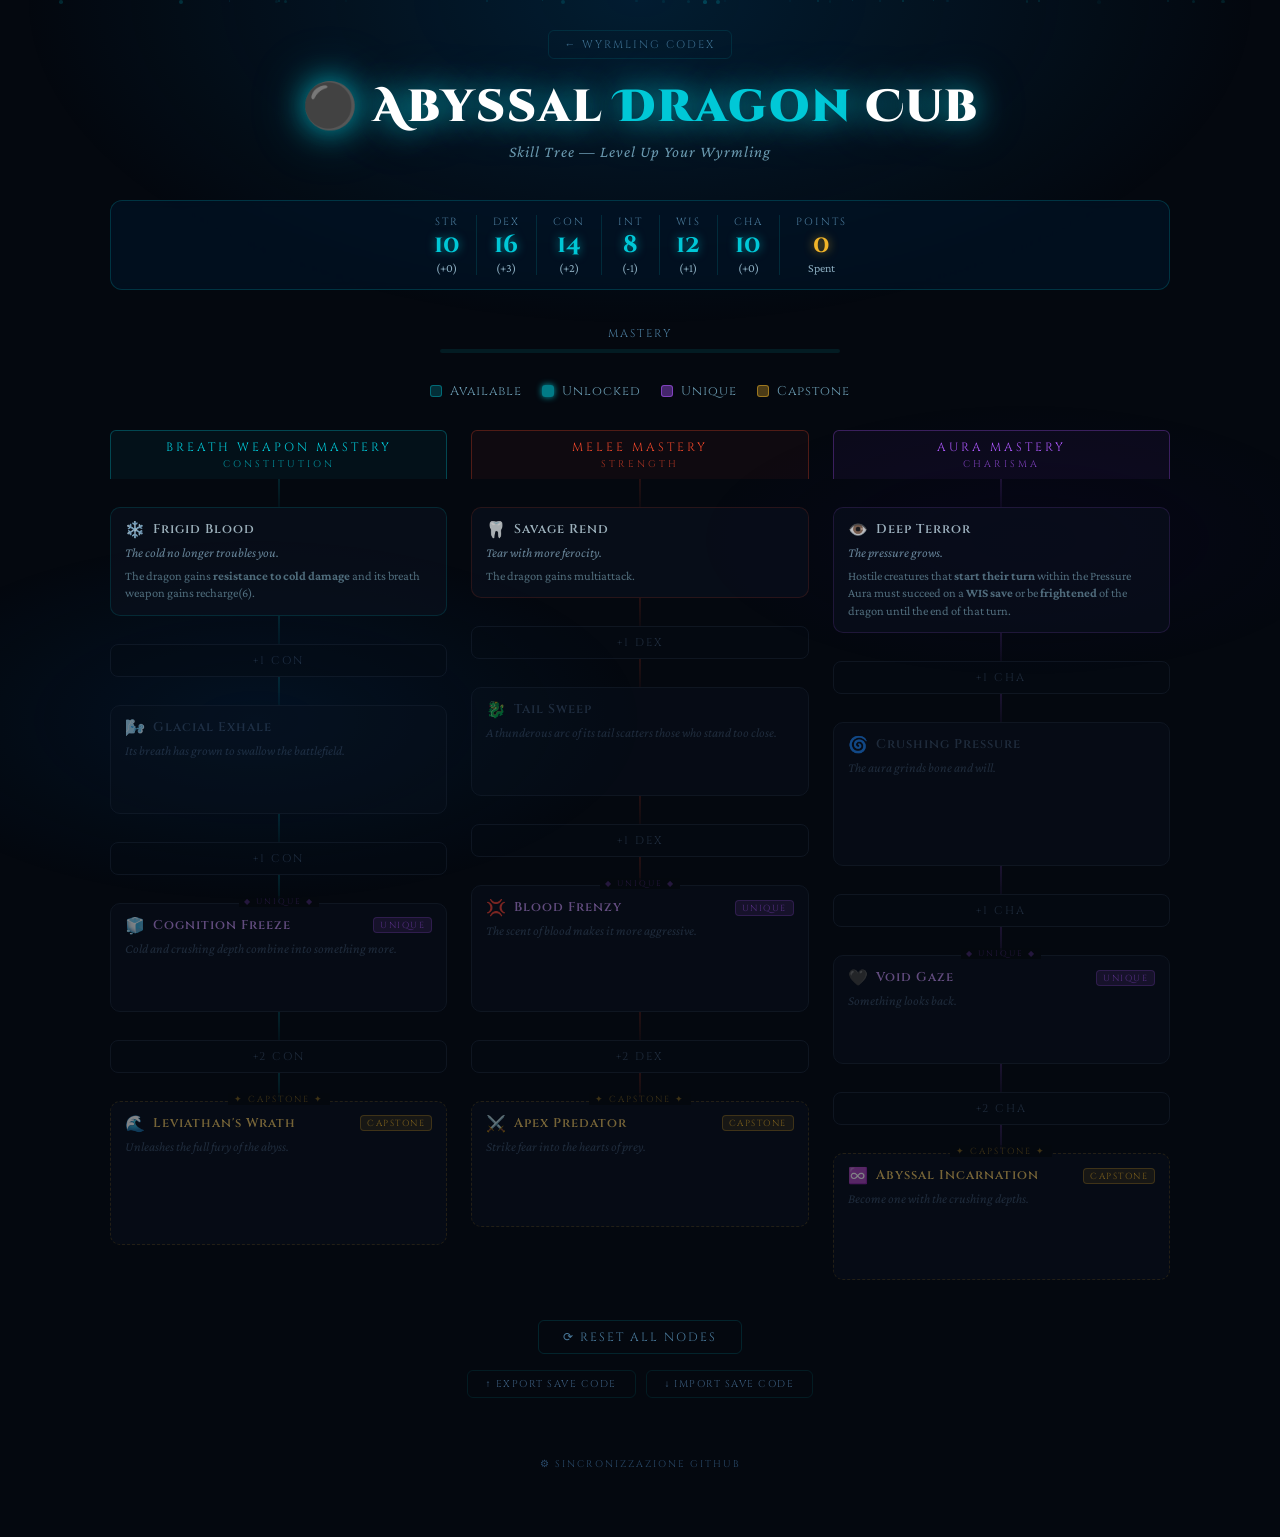
==== Abyssal_Skill_Tree.html @ 0e705435 "Villis Fix" ====
<!DOCTYPE html>
<html lang="en">
<head>
<meta charset="UTF-8">
<meta name="viewport" content="width=device-width, initial-scale=1.0">
<title>Abyssal Dragon Cub — Skill Tree</title>
<link href="https://fonts.googleapis.com/css2?family=Cinzel+Decorative:wght@400;700;900&family=Cinzel:wght@400;600&family=Crimson+Pro:ital,wght@0,300;0,400;1,300&display=swap" rel="stylesheet">
<style>
  :root {
    --bg: #04080f;
    --deep: #070d1a;
    --col1: #00c8d7;
    --col2: #e8452a;
    --col3: #a855f7;
    --gold: #f0b429;
    --locked: #1a2535;
    --locked-text: #3a4f6a;
    --available-glow: 0 0 12px rgba(0,200,215,0.5);
    --unlocked-glow: 0 0 20px rgba(0,200,215,0.8), 0 0 40px rgba(0,200,215,0.3);
    --unique-glow: 0 0 20px rgba(168,85,247,0.8), 0 0 40px rgba(168,85,247,0.3);
    --cap-glow: 0 0 20px rgba(240,180,41,0.9), 0 0 50px rgba(240,180,41,0.4);
    --stat-glow: 0 0 12px rgba(0,200,215,0.6);
  }

  * { box-sizing: border-box; margin: 0; padding: 0; }

  body {
    background: var(--bg);
    color: #c8dff0;
    font-family: 'Crimson Pro', Georgia, serif;
    min-height: 100vh;
    overflow-x: hidden;
    position: relative;
  }

  /* Animated deep sea background */
  body::before {
    content: '';
    position: fixed; inset: 0;
    background:
      radial-gradient(ellipse 80% 60% at 50% 0%, rgba(0,60,100,0.4) 0%, transparent 60%),
      radial-gradient(ellipse 60% 40% at 20% 80%, rgba(0,40,80,0.3) 0%, transparent 50%),
      radial-gradient(ellipse 50% 30% at 80% 60%, rgba(10,0,40,0.3) 0%, transparent 50%);
    pointer-events: none;
    z-index: 0;
  }

  /* Floating particles */
  .particles { position: fixed; inset: 0; z-index: 0; pointer-events: none; overflow: hidden; }
  .particle {
    position: absolute;
    border-radius: 50%;
    background: rgba(0,200,215,0.4);
    animation: float linear infinite;
  }

  @keyframes float {
    0%   { transform: translateY(100vh) scale(0); opacity: 0; }
    10%  { opacity: 1; }
    90%  { opacity: 0.5; }
    100% { transform: translateY(-10px) scale(1); opacity: 0; }
  }

  .wrapper { position: relative; z-index: 1; max-width: 1100px; margin: 0 auto; padding: 30px 20px 60px; }

  /* Header */
  header { text-align: center; margin-bottom: 40px; }
  header h1 {
    font-family: 'Cinzel Decorative', serif;
    font-size: clamp(1.6rem, 4vw, 2.8rem);
    font-weight: 900;
    color: #fff;
    text-shadow: 0 0 30px rgba(0,200,215,0.8), 0 0 60px rgba(0,200,215,0.3);
    letter-spacing: 2px;
    line-height: 1.2;
  }
  header h1 span { color: var(--col1); }
  header p {
    margin-top: 8px;
    font-size: 1rem;
    color: #6a9ab0;
    font-style: italic;
    letter-spacing: 1px;
  }

  /* Stats bar */
  .stats-bar {
    display: flex;
    justify-content: center;
    gap: 16px;
    flex-wrap: wrap;
    margin-bottom: 36px;
    background: rgba(0,20,40,0.6);
    border: 1px solid rgba(0,200,215,0.2);
    border-radius: 12px;
    padding: 14px 24px;
    backdrop-filter: blur(4px);
  }
  .stat-block { text-align: center; }
  .stat-block .label {
    font-family: 'Cinzel', serif;
    font-size: 0.65rem;
    color: #4a7a9b;
    letter-spacing: 2px;
    text-transform: uppercase;
  }
  .stat-block .value {
    font-family: 'Cinzel Decorative', serif;
    font-size: 1.5rem;
    font-weight: 700;
    color: var(--col1);
    text-shadow: 0 0 10px rgba(0,200,215,0.6);
    transition: all 0.3s;
  }
  .stat-block .modifier {
    font-size: 0.75rem;
    color: #8aacbf;
  }
  .stat-divider { width: 1px; background: rgba(0,200,215,0.15); align-self: stretch; }

  /* Legend */
  .legend {
    display: flex;
    gap: 20px;
    justify-content: center;
    flex-wrap: wrap;
    margin-bottom: 30px;
    font-size: 0.8rem;
    font-family: 'Cinzel', serif;
    letter-spacing: 1px;
  }
  .legend-item { display: flex; align-items: center; gap: 8px; color: #6a9ab0; }
  .legend-dot {
    width: 12px; height: 12px; border-radius: 3px; flex-shrink: 0;
  }

  /* Path headers */
  .paths { display: grid; grid-template-columns: repeat(3, 1fr); gap: 24px; }
  .path { display: flex; flex-direction: column; align-items: center; gap: 0; }
  .path-header {
    font-family: 'Cinzel', serif;
    font-size: 0.75rem;
    letter-spacing: 3px;
    text-transform: uppercase;
    padding: 8px 20px;
    border-radius: 6px 6px 0 0;
    margin-bottom: 0;
    text-align: center;
    width: 100%;
  }
  .path-1 .path-header { color: var(--col1); border: 1px solid rgba(0,200,215,0.3); background: rgba(0,200,215,0.05); border-bottom: none; }
  .path-2 .path-header { color: var(--col2); border: 1px solid rgba(232,69,42,0.3); background: rgba(232,69,42,0.05); border-bottom: none; }
  .path-3 .path-header { color: var(--col3); border: 1px solid rgba(168,85,247,0.3); background: rgba(168,85,247,0.05); border-bottom: none; }

  /* Nodes */
  .node-wrap { display: flex; flex-direction: column; align-items: center; width: 100%; }
  .connector {
    width: 2px;
    height: 28px;
    background: linear-gradient(to bottom, rgba(0,200,215,0.15), rgba(0,200,215,0.05));
    position: relative;
    flex-shrink: 0;
  }
  .connector.active { background: linear-gradient(to bottom, rgba(0,200,215,0.7), rgba(0,200,215,0.3)); box-shadow: 0 0 6px rgba(0,200,215,0.5); }
  .path-2 .connector { background: linear-gradient(to bottom, rgba(232,69,42,0.15), rgba(232,69,42,0.05)); }
  .path-2 .connector.active { background: linear-gradient(to bottom, rgba(232,69,42,0.7), rgba(232,69,42,0.3)); box-shadow: 0 0 6px rgba(232,69,42,0.5); }
  .path-3 .connector { background: linear-gradient(to bottom, rgba(168,85,247,0.15), rgba(168,85,247,0.05)); }
  .path-3 .connector.active { background: linear-gradient(to bottom, rgba(168,85,247,0.7), rgba(168,85,247,0.3)); box-shadow: 0 0 6px rgba(168,85,247,0.5); }

  .node {
    width: 100%;
    border-radius: 10px;
    padding: 12px 14px;
    cursor: not-allowed;
    transition: all 0.3s ease;
    position: relative;
    user-select: none;
    border: 1px solid var(--locked);
    background: rgba(10,18,30,0.8);
  }
  .node.available { cursor: pointer; }
  .node.available:hover { transform: translateY(-2px); }

  /* Stat node */
  .node.stat-node {
    padding: 8px 14px;
    display: flex;
    align-items: center;
    justify-content: center;
    gap: 8px;
    border-radius: 8px;
    background: rgba(5,12,22,0.9);
  }
  .stat-node .stat-label {
    font-family: 'Cinzel', serif;
    font-size: 0.7rem;
    letter-spacing: 2px;
    color: var(--locked-text);
  }
  .stat-node .stat-val {
    font-family: 'Cinzel Decorative', serif;
    font-size: 0.9rem;
    font-weight: 700;
    color: var(--locked-text);
  }

  /* States */
  .node.locked { opacity: 0.5; }

  .node.available {
    border-color: rgba(0,200,215,0.2);
    opacity: 0.75;
  }
  .path-2 .node.available { border-color: rgba(232,69,42,0.2); }
  .path-3 .node.available { border-color: rgba(168,85,247,0.2); }

  .node.unlocked {
    opacity: 1;
    border-color: rgba(0,200,215,0.6);
    background: rgba(0,200,215,0.06);
    box-shadow: var(--unlocked-glow);
  }
  .path-2 .node.unlocked {
    border-color: rgba(232,69,42,0.6);
    background: rgba(232,69,42,0.06);
    box-shadow: 0 0 20px rgba(232,69,42,0.6), 0 0 40px rgba(232,69,42,0.2);
  }
  .path-3 .node.unlocked {
    border-color: rgba(168,85,247,0.6);
    background: rgba(168,85,247,0.06);
    box-shadow: var(--unique-glow);
  }

  .node.unique-node.unlocked {
    border-color: rgba(168,85,247,0.8);
    background: rgba(168,85,247,0.08);
    box-shadow: var(--unique-glow);
  }
  .node.capstone.unlocked {
    border-color: rgba(240,180,41,0.8);
    background: rgba(240,180,41,0.06);
    box-shadow: var(--cap-glow);
  }

  /* Stat node states */
  .node.stat-node.unlocked .stat-label,
  .node.stat-node.unlocked .stat-val { color: var(--col1); }
  .path-2 .node.stat-node.unlocked .stat-label,
  .path-2 .node.stat-node.unlocked .stat-val { color: var(--col2); }
  .path-3 .node.stat-node.unlocked .stat-label,
  .path-3 .node.stat-node.unlocked .stat-val { color: var(--col3); }
  .node.stat-node.unlocked { box-shadow: none; }

  /* Node content */
  .node-title-row { display: flex; align-items: center; gap: 8px; margin-bottom: 4px; }
  .node-icon { font-size: 1rem; flex-shrink: 0; }
  .node-name {
    font-family: 'Cinzel', serif;
    font-size: 0.8rem;
    font-weight: 600;
    letter-spacing: 1px;
    color: var(--locked-text);
    transition: color 0.3s;
  }
  .node.unlocked .node-name,
  .node.available .node-name { color: #d0eaf7; }
  .node.capstone .node-name { color: #e8c060; }
  .node.unique-node .node-name { color: #c090f0; }

  .node-badge {
    font-family: 'Cinzel', serif;
    font-size: 0.55rem;
    letter-spacing: 1.5px;
    padding: 1px 6px;
    border-radius: 4px;
    margin-left: auto;
    flex-shrink: 0;
  }
  .unique-node .node-badge { background: rgba(168,85,247,0.2); color: #a855f7; border: 1px solid rgba(168,85,247,0.4); }
  .capstone .node-badge { background: rgba(240,180,41,0.15); color: var(--gold); border: 1px solid rgba(240,180,41,0.4); }

  .node-desc {
    font-size: 0.82rem;
    line-height: 1.45;
    color: var(--locked-text);
    font-style: italic;
    transition: color 0.3s;
  }
  .node.unlocked .node-desc,
  .node.available .node-desc { color: #8aafc8; }

  .node-rule {
    margin-top: 6px;
    font-size: 0.78rem;
    line-height: 1.4;
    color: transparent;
    transition: color 0.3s;
  }
  .node.unlocked .node-rule { color: #9bc8de; }
  .node.available .node-rule { color: #6a8ea0; }

  /* Capstone border */
  .node.capstone {
    border-style: dashed;
    border-color: rgba(240,180,41,0.25);
  }
  .node.capstone::before {
    content: '✦ CAPSTONE ✦';
    font-family: 'Cinzel', serif;
    font-size: 0.55rem;
    letter-spacing: 2px;
    color: rgba(240,180,41,0.5);
    position: absolute;
    top: -9px;
    left: 50%;
    transform: translateX(-50%);
    background: var(--bg);
    padding: 0 6px;
    white-space: nowrap;
  }
  .node.capstone.unlocked::before { color: var(--gold); }

  /* Unique node tag line */
  .node.unique-node::after {
    content: '◆ UNIQUE ◆';
    font-family: 'Cinzel', serif;
    font-size: 0.5rem;
    letter-spacing: 2px;
    color: rgba(168,85,247,0.4);
    position: absolute;
    top: -8px;
    left: 50%;
    transform: translateX(-50%);
    background: var(--bg);
    padding: 0 5px;
    white-space: nowrap;
  }
  .node.unique-node.unlocked::after { color: #a855f7; }

  /* Tooltip */
  .tooltip {
    position: fixed;
    background: rgba(4,12,25,0.97);
    border: 1px solid rgba(0,200,215,0.4);
    border-radius: 10px;
    padding: 14px 18px;
    width: 240px;
    pointer-events: none;
    z-index: 100;
    opacity: 0;
    transition: opacity 0.2s;
    box-shadow: 0 0 20px rgba(0,200,215,0.2);
  }
  .tooltip.visible { opacity: 1; }
  .tooltip h4 {
    font-family: 'Cinzel', serif;
    font-size: 0.85rem;
    color: #d0eaf7;
    margin-bottom: 6px;
  }
  .tooltip p { font-size: 0.8rem; line-height: 1.45; color: #8aafc8; font-style: italic; }

  /* Reset btn */
  .footer {
    text-align: center;
    margin-top: 40px;
  }
  .reset-btn {
    font-family: 'Cinzel', serif;
    font-size: 0.75rem;
    letter-spacing: 2px;
    text-transform: uppercase;
    color: #4a7a9b;
    background: transparent;
    border: 1px solid rgba(0,200,215,0.15);
    padding: 8px 24px;
    border-radius: 6px;
    cursor: pointer;
    transition: all 0.3s;
  }
  .reset-btn:hover { color: var(--col1); border-color: rgba(0,200,215,0.4); box-shadow: 0 0 12px rgba(0,200,215,0.2); }

  /* Progress bar */
  .progress-area {
    text-align: center;
    margin-bottom: 30px;
  }
  .progress-label {
    font-family: 'Cinzel', serif;
    font-size: 0.7rem;
    letter-spacing: 2px;
    color: #4a7a9b;
    text-transform: uppercase;
    margin-bottom: 8px;
  }
  .progress-bar-bg {
    width: 100%;
    max-width: 400px;
    margin: 0 auto;
    height: 4px;
    background: rgba(0,200,215,0.1);
    border-radius: 2px;
    overflow: hidden;
  }
  .progress-bar-fill {
    height: 100%;
    width: 0%;
    background: linear-gradient(to right, var(--col1), #80e8f0);
    border-radius: 2px;
    transition: width 0.5s ease;
    box-shadow: 0 0 6px rgba(0,200,215,0.6);
  }

  /* Back link */
  .back-btn {
    display: inline-block;
    font-family: 'Cinzel', serif;
    font-size: 0.68rem;
    letter-spacing: 2px;
    text-transform: uppercase;
    color: #3a6a8a;
    text-decoration: none;
    padding: 6px 16px;
    border: 1px solid rgba(0,200,215,0.12);
    border-radius: 6px;
    margin-bottom: 22px;
    transition: all 0.3s;
  }
  .back-btn:hover { color: var(--col1); border-color: rgba(0,200,215,0.35); }

  /* Save indicator */
  .save-indicator {
    font-family: 'Cinzel', serif;
    font-size: 0.62rem;
    letter-spacing: 2px;
    color: var(--col1);
    opacity: 0;
    transition: opacity 0.4s;
    margin-top: 12px;
  }

  /* Save tools */
  .save-tools {
    display: flex;
    gap: 10px;
    justify-content: center;
    margin-top: 16px;
    flex-wrap: wrap;
  }
  .save-tool-btn {
    font-family: 'Cinzel', serif;
    font-size: 0.62rem;
    letter-spacing: 1.5px;
    text-transform: uppercase;
    color: #3a5a7a;
    background: transparent;
    border: 1px solid rgba(0,200,215,0.1);
    padding: 6px 18px;
    border-radius: 6px;
    cursor: pointer;
    transition: all 0.3s;
    touch-action: manipulation;
    -webkit-tap-highlight-color: transparent;
  }
  .save-tool-btn:hover { color: var(--col1); border-color: rgba(0,200,215,0.3); }

  /* Code area */
  .code-area {
    margin-top: 14px;
    display: none;
    flex-direction: column;
    align-items: center;
    gap: 8px;
    max-width: 420px;
    margin-left: auto;
    margin-right: auto;
  }
  .code-area textarea {
    width: 100%;
    background: rgba(0,20,40,0.8);
    border: 1px solid rgba(0,200,215,0.2);
    border-radius: 6px;
    color: #8aafc8;
    font-family: monospace;
    font-size: 0.78rem;
    padding: 8px 12px;
    resize: vertical;
    outline: none;
    word-break: break-all;
  }

  /* GitHub sync panel */
  .gh-settings {
    margin-top: 28px;
    max-width: 420px;
    margin-left: auto;
    margin-right: auto;
    text-align: center;
  }
  .gh-settings > summary {
    font-family: 'Cinzel', serif;
    font-size: 0.6rem;
    letter-spacing: 2px;
    text-transform: uppercase;
    color: #2a4a6a;
    cursor: pointer;
    list-style: none;
    padding: 6px 0;
    transition: color 0.3s;
  }
  .gh-settings > summary::-webkit-details-marker { display: none; }
  .gh-settings[open] > summary,
  .gh-settings > summary:hover { color: var(--col1); }
  .gh-fields {
    display: flex;
    flex-direction: column;
    gap: 8px;
    margin-top: 14px;
    text-align: left;
  }
  .gh-fields input {
    background: rgba(0,20,40,0.85);
    border: 1px solid rgba(0,200,215,0.15);
    border-radius: 6px;
    color: #8aafc8;
    font-family: 'Crimson Pro', serif;
    font-size: 0.85rem;
    padding: 7px 12px;
    outline: none;
    width: 100%;
    transition: border-color 0.3s;
  }
  .gh-fields input:focus { border-color: rgba(0,200,215,0.5); }
  .gh-fields input::placeholder { color: #2a4a5a; }
  .gh-hint {
    font-size: 0.72rem;
    color: #2a4a5a;
    font-style: italic;
    line-height: 1.5;
    margin-bottom: 4px;
  }
  .gh-btn-row {
    display: flex;
    gap: 8px;
    justify-content: center;
    flex-wrap: wrap;
    margin-top: 4px;
  }
  .gh-status {
    font-family: 'Cinzel', serif;
    font-size: 0.58rem;
    letter-spacing: 1.5px;
    text-align: center;
    margin-top: 10px;
    min-height: 18px;
    transition: color 0.3s;
  }
  .gh-ok   { color: var(--col1); }
  .gh-sync { color: #4a7a9b; }
  .gh-err  { color: #e04030; }

  @media (max-width: 700px) {
    .paths { grid-template-columns: 1fr; }
    .stat-divider { display: none; }
    .save-tool-btn { padding: 11px 20px; }
    .reset-btn { padding: 11px 28px; }
    .gh-fields input, .code-area textarea { font-size: 16px; }
  }

  @media (hover: none) {
    .node.available:hover { transform: none; }
    .node.available:active { transform: scale(0.98); }
    .save-tool-btn:active { color: var(--col1); border-color: rgba(0,200,215,0.4); }
    .reset-btn:active { color: var(--col1); border-color: rgba(0,200,215,0.4); }
  }
</style>
</head>
<body>

<div class="particles" id="particles"></div>

<div class="wrapper">
  <header>
    <a href="index.html" class="back-btn">← Wyrmling Codex</a>
    <h1>⚫ Abyssal <span>Dragon</span> Cub</h1>
    <p>Skill Tree — Level Up Your Wyrmling</p>
  </header>

  <div class="stats-bar" id="statsBar">
    <div class="stat-block">
      <div class="label">STR</div>
      <div class="value" id="stat-STR">10</div>
      <div class="modifier" id="mod-STR">(+0)</div>
    </div>
    <div class="stat-divider"></div>
    <div class="stat-block">
      <div class="label">DEX</div>
      <div class="value" id="stat-DEX">16</div>
      <div class="modifier" id="mod-DEX">(+3)</div>
    </div>
    <div class="stat-divider"></div>
    <div class="stat-block">
      <div class="label">CON</div>
      <div class="value" id="stat-CON">14</div>
      <div class="modifier" id="mod-CON">(+2)</div>
    </div>
    <div class="stat-divider"></div>
    <div class="stat-block">
      <div class="label">INT</div>
      <div class="value" id="stat-INT">8</div>
      <div class="modifier" id="mod-INT">(-1)</div>
    </div>
    <div class="stat-divider"></div>
    <div class="stat-block">
      <div class="label">WIS</div>
      <div class="value" id="stat-WIS">12</div>
      <div class="modifier" id="mod-WIS">(+1)</div>
    </div>
    <div class="stat-divider"></div>
    <div class="stat-block">
      <div class="label">CHA</div>
      <div class="value" id="stat-CHA">10</div>
      <div class="modifier" id="mod-CHA">(+0)</div>
    </div>
    <div class="stat-divider"></div>
    <div class="stat-block">
      <div class="label">Points</div>
      <div class="value" id="pointsDisplay" style="color: #f0b429; text-shadow: 0 0 10px rgba(240,180,41,0.6);">0</div>
      <div class="modifier">Spent</div>
    </div>
  </div>

  <div class="progress-area">
    <div class="progress-label">Mastery</div>
    <div class="progress-bar-bg"><div class="progress-bar-fill" id="progressFill"></div></div>
  </div>

  <div class="legend">
    <div class="legend-item"><div class="legend-dot" style="background: rgba(0,200,215,0.2); border: 1px solid rgba(0,200,215,0.4);"></div> Available</div>
    <div class="legend-item"><div class="legend-dot" style="background: rgba(0,200,215,0.6); box-shadow: 0 0 6px rgba(0,200,215,0.8);"></div> Unlocked</div>
    <div class="legend-item"><div class="legend-dot" style="background: rgba(168,85,247,0.4); border: 1px solid rgba(168,85,247,0.6);"></div> Unique</div>
    <div class="legend-item"><div class="legend-dot" style="background: rgba(240,180,41,0.3); border: 1px solid rgba(240,180,41,0.5);"></div> Capstone</div>
  </div>

  <div class="paths" id="paths">
    <!-- Rendered by JS -->
  </div>

  <div class="footer">
    <button class="reset-btn" id="resetBtn">⟳ Reset All Nodes</button>
    <div class="save-tools">
      <button class="save-tool-btn" id="exportBtn">↑ Export Save Code</button>
      <button class="save-tool-btn" id="importBtn">↓ Import Save Code</button>
    </div>
    <div class="code-area" id="codeArea">
      <textarea id="codeInput" rows="3" placeholder="Incolla qui il tuo save code, poi clicca Carica"></textarea>
      <button class="save-tool-btn" id="loadCodeBtn">Carica Codice</button>
    </div>
    <div class="save-indicator" id="saveIndicator">✓ Progresso salvato</div>

    <details class="gh-settings" id="ghSettings">
      <summary>⚙ Sincronizzazione GitHub</summary>
      <div class="gh-fields">
        <p class="gh-hint">Inserisci le credenziali per salvare il progresso nel repository GitHub. Il token viene conservato solo nel browser.</p>
        <input id="ghOwner" placeholder="GitHub Username o Org" autocomplete="off" spellcheck="false" />
        <input id="ghRepo"  placeholder="Nome del repository" autocomplete="off" spellcheck="false" />
        <input id="ghToken" type="password" placeholder="Personal Access Token (Contents: Read & Write)" autocomplete="off" />
        <div class="gh-btn-row">
          <button class="save-tool-btn" id="ghSaveConfig">Salva Config</button>
          <button class="save-tool-btn" id="ghSyncNow">↺ Sincronizza Ora</button>
        </div>
      </div>
      <div class="gh-status" id="ghStatus"></div>
    </details>
  </div>
</div>

<div class="tooltip" id="tooltip">
  <h4 id="tooltipTitle"></h4>
  <p id="tooltipDesc"></p>
</div>

<script>
// ── DATA ─────────────────────────────────────────────────────────────────────

const baseStats = { STR: 10, DEX: 16, CON: 14, INT: 8, WIS: 12, CHA: 10 };
const currentStats = { ...baseStats };

const paths = [
  {
    id: 'p1',
    name: 'Breath Weapon Mastery',
    sub: 'Constitution',
    cls: 'path-1',
    nodes: [
      {
        id: 'p1n1', type: 'ability',
        icon: '❄️', name: 'Frigid Blood',
        desc: 'The cold no longer troubles you.',
        rule: 'The dragon gains <b>resistance to cold damage</b> and its breath weapon gains recharge(6).',
      },
      { id: 'p1s1', type: 'stat', stat: 'CON', bonus: 1 },
      {
        id: 'p1n2', type: 'ability',
        icon: '🌬️', name: 'Glacial Exhale',
        desc: 'Its breath has grown to swallow the battlefield.',
        rule: 'Hadal\'s cone increases to <b>20ft</b> and damage increases to <b>4d10 cold</b>.',
      },
      { id: 'p1s2', type: 'stat', stat: 'CON', bonus: 1 },
      {
        id: 'p1n3', type: 'unique',
        icon: '🧊', name: 'Cognition Freeze',
        desc: 'Cold and crushing depth combine into something more.',
        rule: 'On a <b>failed breath weapon save</b>, the creatures are also <b>slowed</b> until the end of their next turn.',
      },
      { id: 'p1s3', type: 'stat', stat: 'CON', bonus: 2 },
      {
        id: 'p1cap', type: 'capstone',
        icon: '🌊', name: "Leviathan's Wrath",
        desc: 'Unleashes the full fury of the abyss.',
        rule: '<b>Once/Long Rest:</b> 30ft cone of black water. All creatures STR save or be pushed 15ft & knocked prone, plus <b>6d10 cold damage</b> (half on success). Creatures pushed into walls or objects take an additional 2d10 bludgeoning damage.',
      },
    ]
  },
  {
    id: 'p2',
    name: "Melee Mastery",
    sub: 'Strength',
    cls: 'path-2',
    nodes: [
      {
        id: 'p2n1', type: 'ability',
        icon: '🦷', name: 'Savage Rend',
        desc: 'Tear with more ferocity.',
        rule: 'The dragon gains multiattack.',
      },
      { id: 'p2s1', type: 'stat', stat: 'DEX', bonus: 1 },
      {
        id: 'p2n2', type: 'ability',
        icon: '🐉', name: 'Tail Sweep',
        desc: 'A thunderous arc of its tail scatters those who stand too close.',
        rule: '<b>New Attack:</b> Half circle behind the dragon, DEX save. 2d6 + DEX bludgeoning and knocked prone.',
      },
      { id: 'p2s2', type: 'stat', stat: 'DEX', bonus: 1 },
      {
        id: 'p2n3', type: 'unique',
        icon: '💢', name: 'Blood Frenzy',
        desc: 'The scent of blood makes it more aggressive.',
        rule: 'When the dragon reduces a creature to <b>0 HP</b>, it may immediately make <b> another attack as a free action</b>. This effect can trigger once per turn.',
      },
      { id: 'p2s3', type: 'stat', stat: 'DEX', bonus: 2 },
      {
        id: 'p2cap', type: 'capstone',
        icon: '⚔️', name: 'Apex Predator',
        desc: 'Strike fear into the hearts of prey.',
        rule: '<b>Passive:</b> Whenever the dragon reduces a creature to 30 HP or less with a melee attack, it can choose to attempt to <b>instantly kill</b> the target. The target must succeed on a <b>CON save</b> or die.',
      },
    ]
  },
  {
    id: 'p3',
    name: 'Aura Mastery',
    sub: 'Charisma',
    cls: 'path-3',
    nodes: [
      {
        id: 'p3n1', type: 'ability',
        icon: '👁️', name: 'Deep Terror',
        desc: 'The pressure grows.',
        rule: 'Hostile creatures that <b>start their turn</b> within the Pressure Aura must succeed on a <b>WIS save</b> or be <b>frightened</b> of the dragon until the end of that turn.',
      },
      { id: 'p3s1', type: 'stat', stat: 'CHA', bonus: 1 },
      {
        id: 'p3n2', type: 'ability',
        icon: '🌀', name: 'Crushing Pressure',
        desc: 'The aura grinds bone and will.',
        rule: 'Hostile creatures that <b>start their turn</b> in the Pressure Aura have their <b>speed halved</b> (replaces difficult terrain) and have <b>disadvantage</b> on STR and DEX saving throws until the end of their next turn.',
      },
      { id: 'p3s2', type: 'stat', stat: 'CHA', bonus: 1 },
      {
        id: 'p3n3', type: 'unique',
        icon: '🖤', name: 'Void Gaze',
        desc: 'Something looks back.',
        rule: '<b>Action | 1/Short Rest:</b> Target one creature within 30ft. WIS save or the creature is <b>paralyzed</b> until the end of its next turn.',
      },
      { id: 'p3s3', type: 'stat', stat: 'CHA', bonus: 2 },
      {
        id: 'p3cap', type: 'capstone',
        icon: '♾️', name: 'Abyssal Incarnation',
        desc: 'Become one with the crushing depths.',
        rule: 'Pressure Aura extends to <b>20ft</b>. Additionally, creatures that start their turn in the aura take an incremental <b>Xd12 force damage</b>.',
      },
    ]
  }
];

// ── STATE ─────────────────────────────────────────────────────────────────────
const unlocked = new Set();

// ── PERSISTENCE ──────────────────────────────────────────────────────────────
const SAVE_KEY = 'dragon_villis';

function saveState() {
  try {
    localStorage.setItem(SAVE_KEY, JSON.stringify([...unlocked]));
    const ind = document.getElementById('saveIndicator');
    if (ind) { ind.style.opacity = '1'; setTimeout(() => { ind.style.opacity = '0'; }, 2000); }
  } catch(e) {}
  saveToGitHub();
}

// Load saved state on init
try {
  const saved = localStorage.getItem(SAVE_KEY);
  if (saved) JSON.parse(saved).forEach(id => unlocked.add(id));
} catch(e) {}

// ── HELPERS ──────────────────────────────────────────────────────────────────
function modStr(v) {
  const m = Math.floor((v - 10) / 2);
  return (m >= 0 ? '+' : '') + m;
}

function isAvailable(pathIdx, nodeIdx) {
  if (nodeIdx === 0) return true;
  const prev = paths[pathIdx].nodes[nodeIdx - 1];
  return unlocked.has(prev.id);
}

function updateStats() {
  Object.assign(currentStats, baseStats);
  for (const id of unlocked) {
    for (const p of paths) {
      for (const n of p.nodes) {
        if (n.id === id && n.type === 'stat') {
          currentStats[n.stat] = (currentStats[n.stat] || 0) + n.bonus;
        }
      }
    }
  }
  for (const [k, v] of Object.entries(currentStats)) {
    const el = document.getElementById('stat-' + k);
    const mel = document.getElementById('mod-' + k);
    if (el) { el.textContent = v; mel.textContent = '(' + modStr(v) + ')'; }
  }
  document.getElementById('pointsDisplay').textContent = unlocked.size;
  const totalNodes = paths.reduce((s, p) => s + p.nodes.length, 0);
  document.getElementById('progressFill').style.width = (unlocked.size / totalNodes * 100) + '%';
}

function rebuildUI() {
  const container = document.getElementById('paths');
  container.innerHTML = '';

  paths.forEach((path, pi) => {
    const col = document.createElement('div');
    col.className = 'path ' + path.cls;

    const hdr = document.createElement('div');
    hdr.className = 'path-header';
    hdr.innerHTML = path.name + '<br><span style="font-size:0.6rem;opacity:0.7;">' + path.sub + '</span>';
    col.appendChild(hdr);

    path.nodes.forEach((node, ni) => {
      const wrap = document.createElement('div');
      wrap.className = 'node-wrap';

      // connector (not before first)
      const conn = document.createElement('div');
      conn.className = 'connector';
      if (ni > 0 && unlocked.has(path.nodes[ni - 1].id) && unlocked.has(node.id)) {
        conn.classList.add('active');
      }
      wrap.appendChild(conn);

      const el = document.createElement('div');
      const isUnlocked = unlocked.has(node.id);
      const avail = isAvailable(pi, ni);

      if (node.type === 'stat') {
        el.className = 'node stat-node' + (isUnlocked ? ' unlocked' : avail ? ' available' : ' locked');
        el.innerHTML = `<span class="stat-label">+${node.bonus} ${node.stat}</span>`;
      } else {
        let cls = 'node';
        if (node.type === 'unique') cls += ' unique-node';
        if (node.type === 'capstone') cls += ' capstone';
        cls += isUnlocked ? ' unlocked' : avail ? ' available' : ' locked';
        el.className = cls;

        let badge = '';
        if (node.type === 'unique') badge = `<span class="node-badge">UNIQUE</span>`;
        if (node.type === 'capstone') badge = `<span class="node-badge">CAPSTONE</span>`;

        el.innerHTML = `
          <div class="node-title-row">
            <span class="node-icon">${node.icon}</span>
            <span class="node-name">${node.name}</span>
            ${badge}
          </div>
          <div class="node-desc">${node.desc}</div>
          <div class="node-rule">${node.rule}</div>
        `;
      }

      if (avail || isUnlocked) {
        el.addEventListener('click', () => {
          if (isUnlocked) {
            // Check if any later node in path is unlocked — if so, can't remove
            const laterUnlocked = path.nodes.slice(ni + 1).some(n => unlocked.has(n.id));
            if (laterUnlocked) return; // can't remove mid-chain
            unlocked.delete(node.id);
          } else {
            unlocked.add(node.id);
          }
          saveState();
          updateStats();
          rebuildUI();
        });

        // Tooltip
        if (node.type !== 'stat') {
          el.addEventListener('mousemove', (e) => {
            const tip = document.getElementById('tooltip');
            document.getElementById('tooltipTitle').textContent = node.name;
            document.getElementById('tooltipDesc').innerHTML = node.rule;
            tip.classList.add('visible');
            const x = Math.min(e.clientX + 16, window.innerWidth - 260);
            const y = Math.min(e.clientY + 16, window.innerHeight - 200);
            tip.style.left = x + 'px';
            tip.style.top = y + 'px';
          });
          el.addEventListener('mouseleave', () => {
            document.getElementById('tooltip').classList.remove('visible');
          });
        }
      }

      wrap.appendChild(el);
      col.appendChild(wrap);
    });

    container.appendChild(col);
  });
}

document.getElementById('resetBtn').addEventListener('click', () => {
  if (!confirm('Reset di tutti i nodi? Il progresso verrà cancellato.')) return;
  unlocked.clear();
  saveState();
  updateStats();
  rebuildUI();
});

// ── GITHUB SYNC ──────────────────────────────────────────────────────────────
const GH_SAVE_PATH = 'saves/dragon_villis.json';

function getGHConfig() {
  return {
    owner: localStorage.getItem('gh_owner') || '',
    repo:  localStorage.getItem('gh_repo')  || '',
    token: localStorage.getItem('gh_token') || '',
  };
}

function ghConfigured() {
  const c = getGHConfig();
  return !!(c.owner && c.repo && c.token);
}

function setGHStatus(type, msg) {
  const el = document.getElementById('ghStatus');
  if (el) { el.textContent = msg; el.className = 'gh-status gh-' + type; }
}

async function loadFromGitHub() {
  if (!ghConfigured()) return false;
  const { owner, repo, token } = getGHConfig();
  setGHStatus('sync', '↺ Caricamento da GitHub...');
  try {
    const res = await fetch(
      `https://api.github.com/repos/${owner}/${repo}/contents/${GH_SAVE_PATH}`,
      { headers: { Authorization: `Bearer ${token}`, Accept: 'application/vnd.github+json' } }
    );
    if (res.status === 404) {
      setGHStatus('ok', '● Nessun salvataggio remoto — uso dati locali');
      return false;
    }
    if (!res.ok) throw new Error(`GitHub API ${res.status}`);
    const data = await res.json();
    const parsed = JSON.parse(atob(data.content.replace(/\s/g, '')));
    unlocked.clear();
    (parsed.unlocked || []).forEach(id => unlocked.add(id));
    localStorage.setItem(SAVE_KEY, JSON.stringify([...unlocked]));
    setGHStatus('ok', '✓ Sincronizzato con GitHub');
    return true;
  } catch(e) {
    setGHStatus('err', '✗ ' + e.message);
    return false;
  }
}

async function saveToGitHub() {
  if (!ghConfigured()) return;
  const { owner, repo, token } = getGHConfig();
  const apiUrl = `https://api.github.com/repos/${owner}/${repo}/contents/${GH_SAVE_PATH}`;
  const headers = {
    Authorization: `Bearer ${token}`,
    Accept: 'application/vnd.github+json',
    'Content-Type': 'application/json',
  };
  setGHStatus('sync', '↑ Salvataggio su GitHub...');
  try {
    let sha;
    const getRes = await fetch(apiUrl, { headers });
    if (getRes.ok) {
      sha = (await getRes.json()).sha;
    } else if (getRes.status !== 404) {
      throw new Error(`GitHub API ${getRes.status}`);
    }
    const body = {
      message: 'Update dragon saves [skip ci]',
      content: btoa(JSON.stringify({ unlocked: [...unlocked] })),
    };
    if (sha) body.sha = sha;
    const putRes = await fetch(apiUrl, { method: 'PUT', headers, body: JSON.stringify(body) });
    if (!putRes.ok) throw new Error(`GitHub API ${putRes.status}`);
    setGHStatus('ok', '✓ Salvato su GitHub');
  } catch(e) {
    setGHStatus('err', '✗ ' + e.message);
  }
}

(function initGHForm() {
  const c = getGHConfig();
  if (c.owner) document.getElementById('ghOwner').value = c.owner;
  if (c.repo)  document.getElementById('ghRepo').value  = c.repo;
  if (c.token) document.getElementById('ghToken').value = c.token;

  const parts = window.location.hostname.split('.');
  if (parts[1] === 'github' && parts[2] === 'io') {
    if (!c.owner) document.getElementById('ghOwner').value = parts[0];
    const repoFromPath = window.location.pathname.split('/')[1];
    if (!c.repo && repoFromPath) document.getElementById('ghRepo').value = repoFromPath;
  }
})();

document.getElementById('ghSaveConfig').addEventListener('click', () => {
  localStorage.setItem('gh_owner', document.getElementById('ghOwner').value.trim());
  localStorage.setItem('gh_repo',  document.getElementById('ghRepo').value.trim());
  localStorage.setItem('gh_token', document.getElementById('ghToken').value.trim());
  setGHStatus('ok', '✓ Configurazione salvata');
});

document.getElementById('ghSyncNow').addEventListener('click', async () => {
  localStorage.setItem('gh_owner', document.getElementById('ghOwner').value.trim());
  localStorage.setItem('gh_repo',  document.getElementById('ghRepo').value.trim());
  localStorage.setItem('gh_token', document.getElementById('ghToken').value.trim());
  const loaded = await loadFromGitHub();
  if (loaded) { updateStats(); rebuildUI(); }
});

// ── EXPORT / IMPORT ──────────────────────────────────────────────────────────
document.getElementById('exportBtn').addEventListener('click', () => {
  const code = btoa(JSON.stringify([...unlocked]));
  const area = document.getElementById('codeArea');
  const input = document.getElementById('codeInput');
  area.style.display = 'flex';
  input.value = code;
  input.select();
  try { document.execCommand('copy'); } catch(e) {}
  alert('Save code copiato negli appunti!\n\nPuoi anche copiarlo manualmente dalla casella di testo.');
});

document.getElementById('importBtn').addEventListener('click', () => {
  const area = document.getElementById('codeArea');
  area.style.display = area.style.display === 'flex' ? 'none' : 'flex';
  if (area.style.display === 'flex') document.getElementById('codeInput').value = '';
});

document.getElementById('loadCodeBtn').addEventListener('click', () => {
  const code = document.getElementById('codeInput').value.trim();
  if (!code) return;
  try {
    const ids = JSON.parse(atob(code));
    if (!Array.isArray(ids)) throw new Error();
    unlocked.clear();
    ids.forEach(id => unlocked.add(id));
    saveState();
    updateStats();
    rebuildUI();
    document.getElementById('codeArea').style.display = 'none';
    document.getElementById('codeInput').value = '';
  } catch(e) {
    alert('Codice non valido. Controlla e riprova.');
  }
});

// ── PARTICLES ─────────────────────────────────────────────────────────────────
(function() {
  const cont = document.getElementById('particles');
  for (let i = 0; i < 30; i++) {
    const p = document.createElement('div');
    p.className = 'particle';
    const s = Math.random() * 3 + 1;
    p.style.cssText = `
      width:${s}px; height:${s}px;
      left:${Math.random()*100}%;
      animation-duration:${Math.random()*20+10}s;
      animation-delay:${Math.random()*20}s;
      opacity:${Math.random()*0.5+0.1};
    `;
    cont.appendChild(p);
  }
})();

// ── INIT ──────────────────────────────────────────────────────────────────────
updateStats();
rebuildUI();
// Try to load from GitHub after first render (shows local state instantly, then updates if remote differs)
if (ghConfigured()) {
  loadFromGitHub().then(loaded => { if (loaded) { updateStats(); rebuildUI(); } });
}
</script>
</body>
</html>
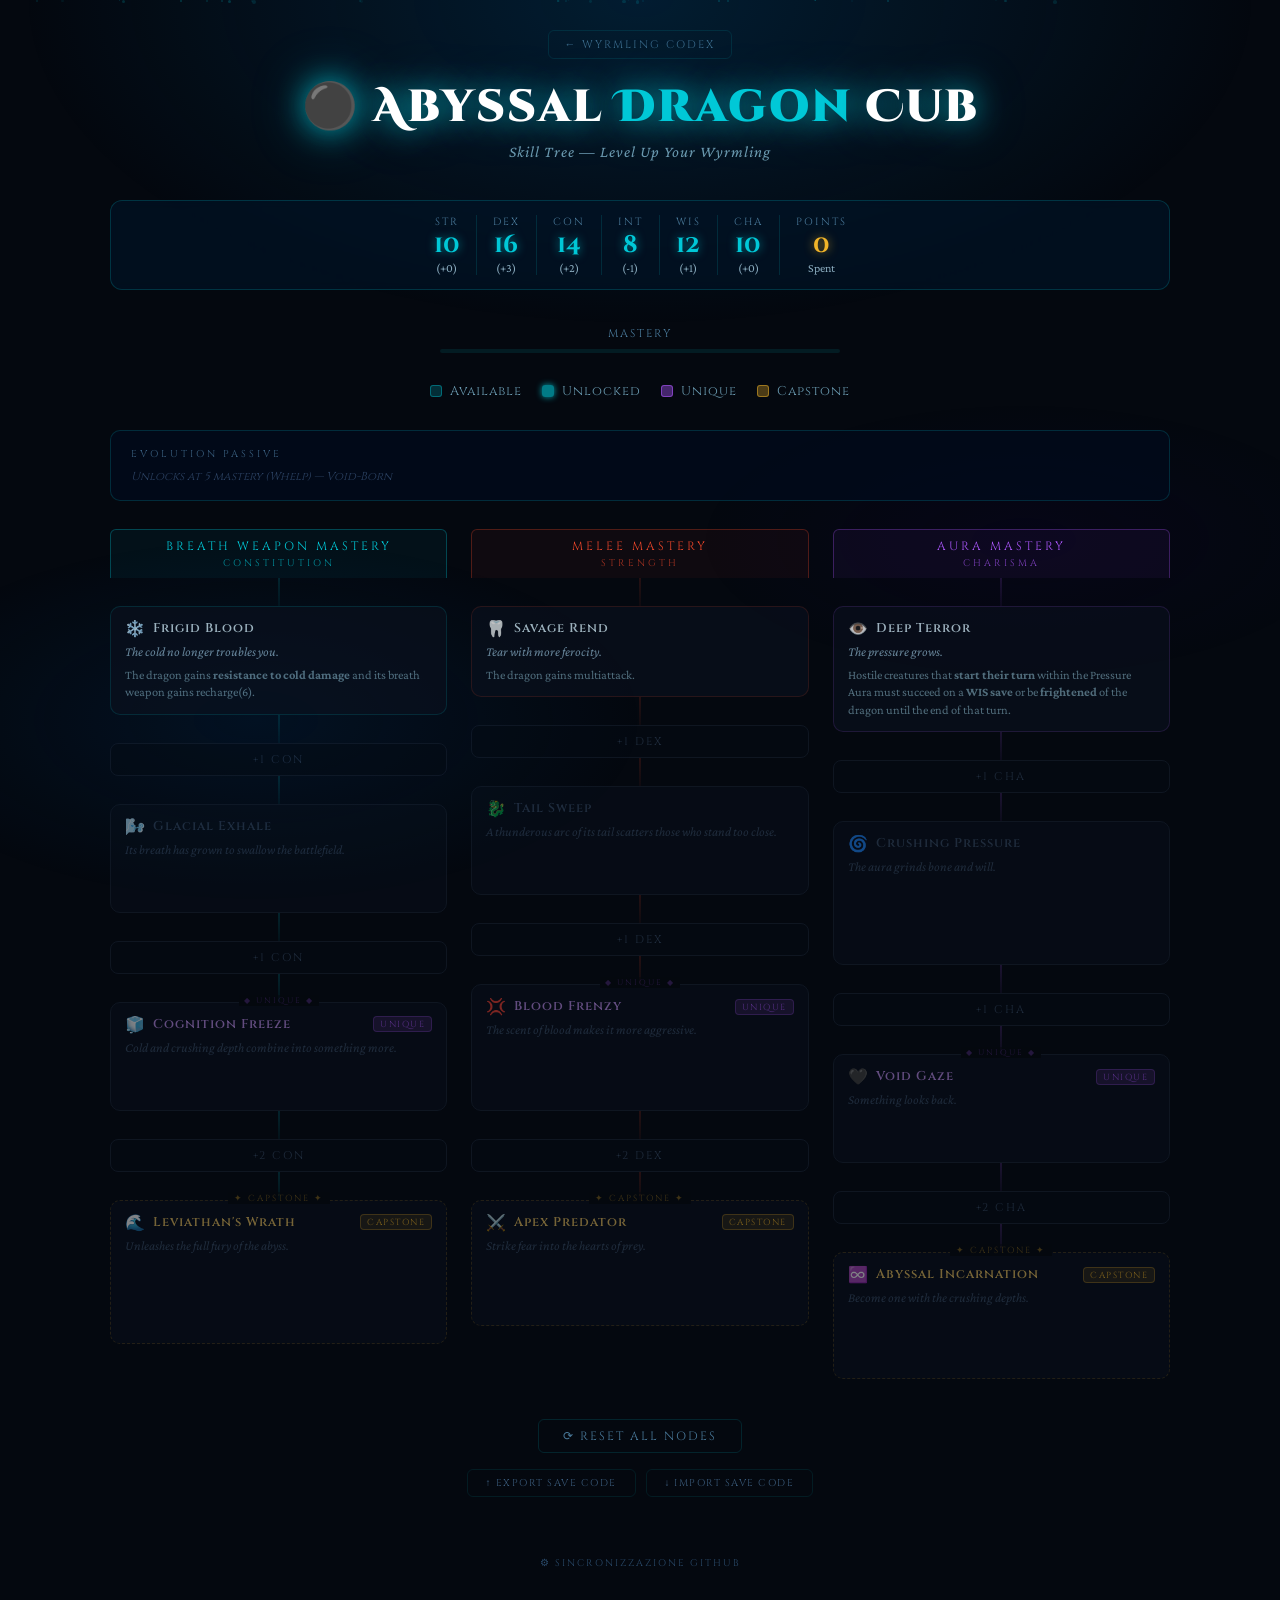
==== commit d81a3748: "Update!" ====
--- a/Abyssal_Skill_Tree.html
+++ b/Abyssal_Skill_Tree.html
@@ -573,6 +573,15 @@
     .save-tool-btn:active { color: var(--col1); border-color: rgba(0,200,215,0.4); }
     .reset-btn:active { color: var(--col1); border-color: rgba(0,200,215,0.4); }
   }
+
+  .evo-panel {
+    background: rgba(0,12,30,0.65); border: 1px solid rgba(0,200,215,0.18);
+    border-radius: 10px; padding: 16px 20px; margin-bottom: 28px;
+  }
+  .evo-header { font-family: 'Cinzel', serif; font-size: 0.62rem; letter-spacing: 3px; text-transform: uppercase; color: #3a6080; margin-bottom: 8px; }
+  .evo-name { font-family: 'Cinzel', serif; font-size: 0.88rem; color: #c8e8f8; font-weight: 600; margin-bottom: 5px; font-style: italic; }
+  .evo-rule { font-size: 0.82rem; line-height: 1.5; color: #8aafc8; }
+  .evo-locked { font-family: 'Cinzel', serif; font-size: 0.72rem; color: #2a4060; font-style: italic; }
 </style>
 </head>
 <body>
@@ -641,6 +650,8 @@
     <div class="legend-item"><div class="legend-dot" style="background: rgba(168,85,247,0.4); border: 1px solid rgba(168,85,247,0.6);"></div> Unique</div>
     <div class="legend-item"><div class="legend-dot" style="background: rgba(240,180,41,0.3); border: 1px solid rgba(240,180,41,0.5);"></div> Capstone</div>
   </div>
+
+  <div class="evo-panel" id="evoPanel"></div>
 
   <div class="paths" id="paths">
     <!-- Rendered by JS -->
@@ -794,6 +805,35 @@
   }
 ];
 
+// ── EVOLUTION ────────────────────────────────────────────────────────────────
+const EVO_STAGES = [
+  { name: 'Wyrmling', size: 'Tiny',   blindsight: '10 ft.' },
+  { name: 'Whelp',   size: 'Small',  blindsight: '30 ft.' },
+  { name: 'Young',   size: 'Medium', blindsight: '60 ft.' },
+  { name: 'Adult',   size: 'Large',  blindsight: '90 ft.' },
+];
+function getStageIdx(n) {
+  if (n >= 20) return 3; if (n >= 10) return 2; if (n >= 5) return 1; return 0;
+}
+
+function updateEvoPanel() {
+  const si = getStageIdx(unlocked.size);
+  const stage = EVO_STAGES[si];
+  const panel = document.getElementById('evoPanel');
+  if (si === 0) {
+    panel.innerHTML = `<div class="evo-header">Evolution Passive</div><div class="evo-locked">Unlocks at 5 mastery (Whelp) — Void-Born</div>`;
+    return;
+  }
+  const coldDice = ['', '1d6', '2d6', '4d6'][si];
+  const sight = si >= 3 ? 'Blindsight 90 ft., Truesight 30 ft.' : `Blindsight ${stage.blindsight}`;
+  let rule = `${sight}. <b>Immune to frightened</b>. Creatures that hit the dragon with a melee attack take <b>${coldDice} cold damage</b>.`;
+  if (si >= 2) rule += ` Also <b>immune to charmed</b>. Can breathe water freely.`;
+  if (si >= 3) rule += ` Also <b>immune to psychic damage</b>. Sees through magical darkness. Cold damage <b>ignores resistance</b>.`;
+  panel.innerHTML = `<div class="evo-header">Evolution Passive · ${stage.name} (${stage.size})</div>
+    <div class="evo-name">Void-Born</div>
+    <div class="evo-rule">${rule}</div>`;
+}
+
 // ── STATE ─────────────────────────────────────────────────────────────────────
 const unlocked = new Set();
 
@@ -941,6 +981,7 @@
 
     container.appendChild(col);
   });
+  updateEvoPanel();
 }
 
 document.getElementById('resetBtn').addEventListener('click', () => {
@@ -1116,7 +1157,6 @@
 // ── INIT ──────────────────────────────────────────────────────────────────────
 updateStats();
 rebuildUI();
-// Try to load from GitHub after first render (shows local state instantly, then updates if remote differs)
 if (ghConfigured()) {
   loadFromGitHub().then(loaded => { if (loaded) { updateStats(); rebuildUI(); } });
 }
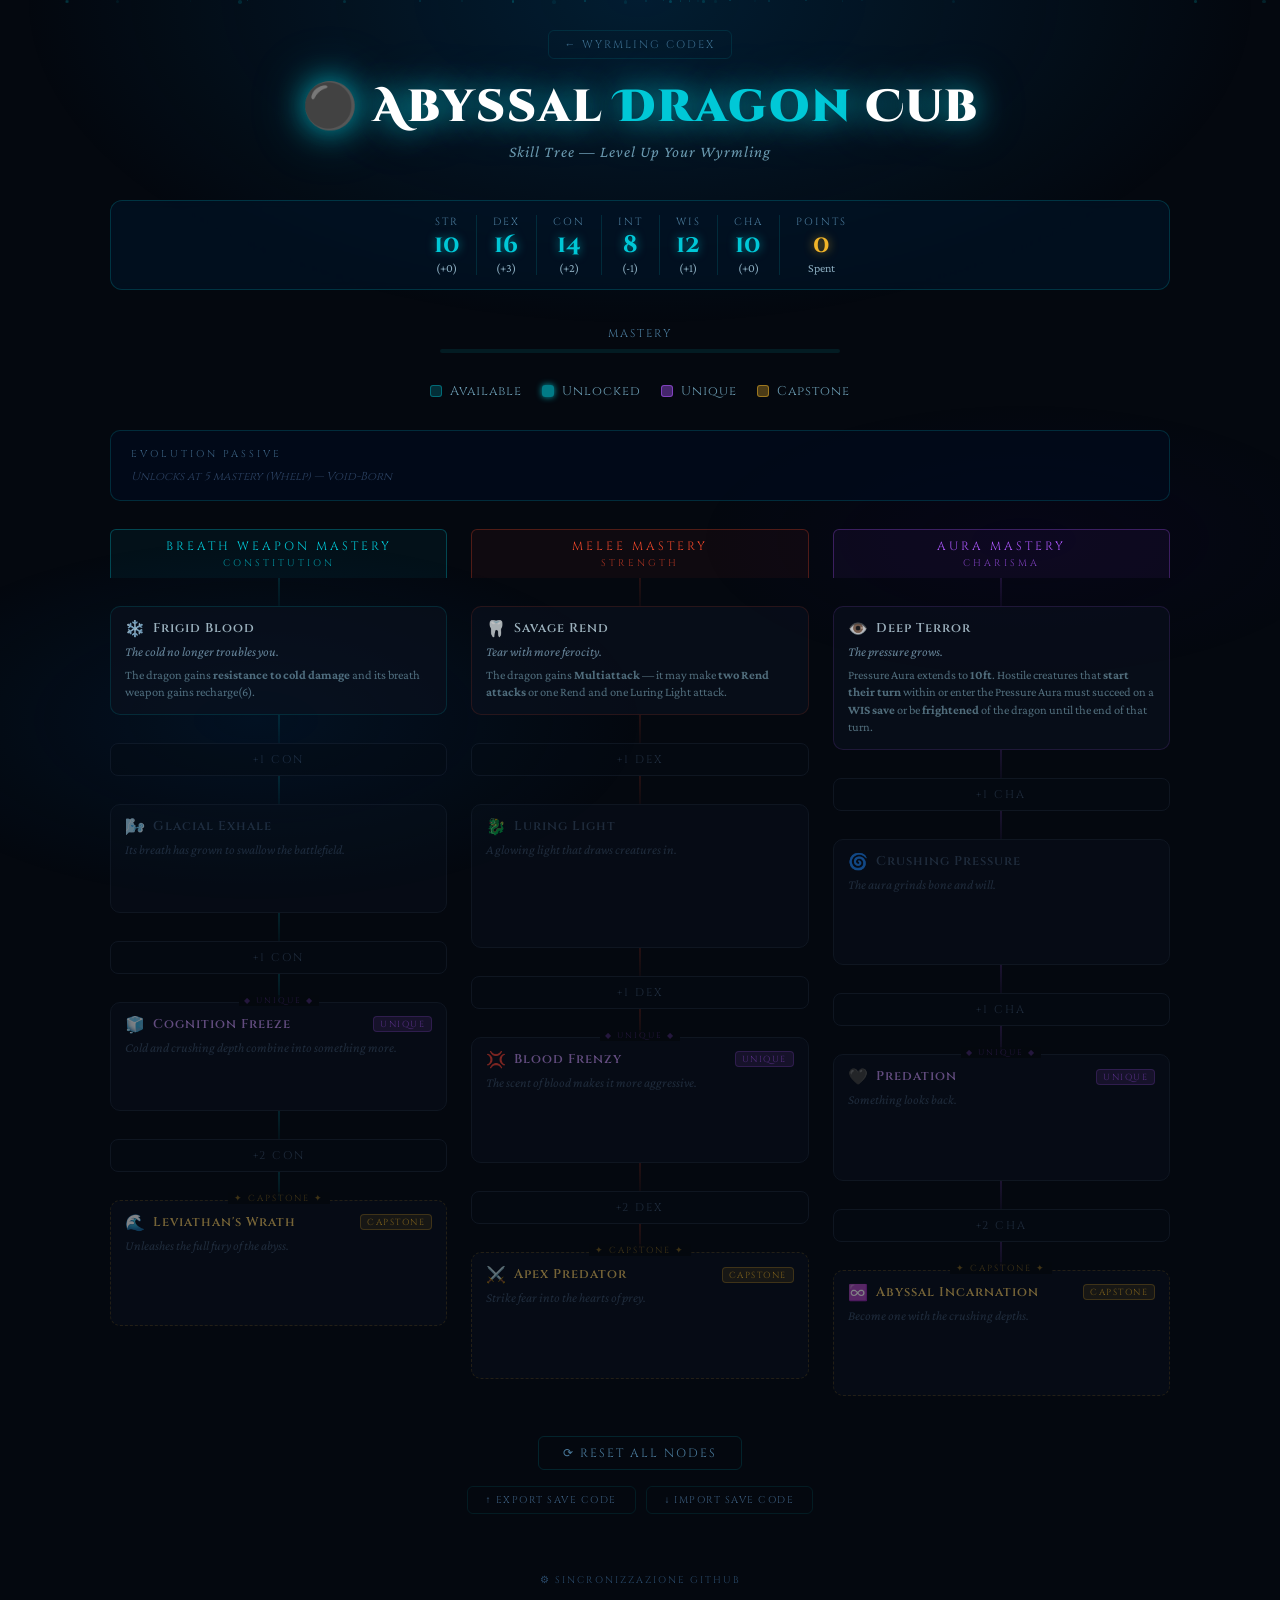
==== commit 4b43333f: "Abyssal Dragon Fix" ====
--- a/Abyssal_Skill_Tree.html
+++ b/Abyssal_Skill_Tree.html
@@ -729,7 +729,7 @@
         id: 'p1cap', type: 'capstone',
         icon: '🌊', name: "Leviathan's Wrath",
         desc: 'Unleashes the full fury of the abyss.',
-        rule: '<b>Once/Long Rest:</b> 30ft cone of black water. All creatures STR save or be pushed 15ft & knocked prone, plus <b>6d10 cold damage</b> (half on success). Creatures pushed into walls or objects take an additional 2d10 bludgeoning damage.',
+        rule: '<b>Once/Long Rest:</b> 30ft cone of black water. All creatures STR save or be pushed or pulled 30ft, plus <b>6d10 cold damage</b> (half on success).',
       },
     ]
   },
@@ -743,28 +743,28 @@
         id: 'p2n1', type: 'ability',
         icon: '🦷', name: 'Savage Rend',
         desc: 'Tear with more ferocity.',
-        rule: 'The dragon gains multiattack.',
+        rule: 'The dragon gains <b>Multiattack</b> — it may make <b>two Rend attacks</b> or one Rend and one Luring Light attack.',
       },
       { id: 'p2s1', type: 'stat', stat: 'DEX', bonus: 1 },
       {
         id: 'p2n2', type: 'ability',
-        icon: '🐉', name: 'Tail Sweep',
-        desc: 'A thunderous arc of its tail scatters those who stand too close.',
-        rule: '<b>New Attack:</b> Half circle behind the dragon, DEX save. 2d6 + DEX bludgeoning and knocked prone.',
+        icon: '🐉', name: 'Luring Light',
+        desc: 'A glowing light that draws creatures in.',
+        rule: '<b>New Action:</b> A creature within 30ft must succeed on a Wis saving throw or be charmed and use its reaction to move towards the dragon, if it ends its movement within 5ft of the dragon it can make a free rend attack.</b>',
       },
       { id: 'p2s2', type: 'stat', stat: 'DEX', bonus: 1 },
       {
         id: 'p2n3', type: 'unique',
         icon: '💢', name: 'Blood Frenzy',
         desc: 'The scent of blood makes it more aggressive.',
-        rule: 'When the dragon reduces a creature to <b>0 HP</b>, it may immediately make <b> another attack as a free action</b>. This effect can trigger once per turn.',
+        rule: 'Creatures damaged by the dragon Rend attack also get 1 stack of [Bleeding]. The Dragon has advantage on attack rolls against creatures that are Bleeding.',
       },
       { id: 'p2s3', type: 'stat', stat: 'DEX', bonus: 2 },
       {
         id: 'p2cap', type: 'capstone',
         icon: '⚔️', name: 'Apex Predator',
         desc: 'Strike fear into the hearts of prey.',
-        rule: '<b>Passive:</b> Whenever the dragon reduces a creature to 30 HP or less with a melee attack, it can choose to attempt to <b>instantly kill</b> the target. The target must succeed on a <b>CON save</b> or die.',
+        rule: '<b>Passive:</b> Whenever the dragon reduces a creature to 30 HP or less with a melee attack, it can choose to <b>instantly kill</b> the target and make an additional attack as a free action.',
       },
     ]
   },
@@ -778,28 +778,28 @@
         id: 'p3n1', type: 'ability',
         icon: '👁️', name: 'Deep Terror',
         desc: 'The pressure grows.',
-        rule: 'Hostile creatures that <b>start their turn</b> within the Pressure Aura must succeed on a <b>WIS save</b> or be <b>frightened</b> of the dragon until the end of that turn.',
+        rule: 'Pressure Aura extends to <b>10ft</b>. Hostile creatures that <b>start their turn</b> within or enter the Pressure Aura must succeed on a <b>WIS save</b> or be <b>frightened</b> of the dragon until the end of that turn.',
       },
       { id: 'p3s1', type: 'stat', stat: 'CHA', bonus: 1 },
       {
         id: 'p3n2', type: 'ability',
         icon: '🌀', name: 'Crushing Pressure',
         desc: 'The aura grinds bone and will.',
-        rule: 'Hostile creatures that <b>start their turn</b> in the Pressure Aura have their <b>speed halved</b> (replaces difficult terrain) and have <b>disadvantage</b> on STR and DEX saving throws until the end of their next turn.',
+        rule: 'Pressure Aura extends to <b>15ft</b>. Creature that start their turn within the Pressure Aura have their speed halved until the end of their turn.',
       },
       { id: 'p3s2', type: 'stat', stat: 'CHA', bonus: 1 },
       {
         id: 'p3n3', type: 'unique',
-        icon: '🖤', name: 'Void Gaze',
+        icon: '🖤', name: 'Predation',
         desc: 'Something looks back.',
-        rule: '<b>Action | 1/Short Rest:</b> Target one creature within 30ft. WIS save or the creature is <b>paralyzed</b> until the end of its next turn.',
+        rule: 'When the Dragon or its Oathsworn hits a creature within the Pressure Aura that is Charmed or Frightened, they can choose to end the condition and make the attack a critical hit.',
       },
       { id: 'p3s3', type: 'stat', stat: 'CHA', bonus: 2 },
       {
         id: 'p3cap', type: 'capstone',
         icon: '♾️', name: 'Abyssal Incarnation',
         desc: 'Become one with the crushing depths.',
-        rule: 'Pressure Aura extends to <b>20ft</b>. Additionally, creatures that start their turn in the aura take an incremental <b>Xd12 force damage</b>.',
+        rule: 'Pressure Aura extends to <b>20ft</b>. Additionally, creatures that start their turn in the aura take an incremental <b>2d8 force damage</b> for each round they remain in it.',
       },
     ]
   }
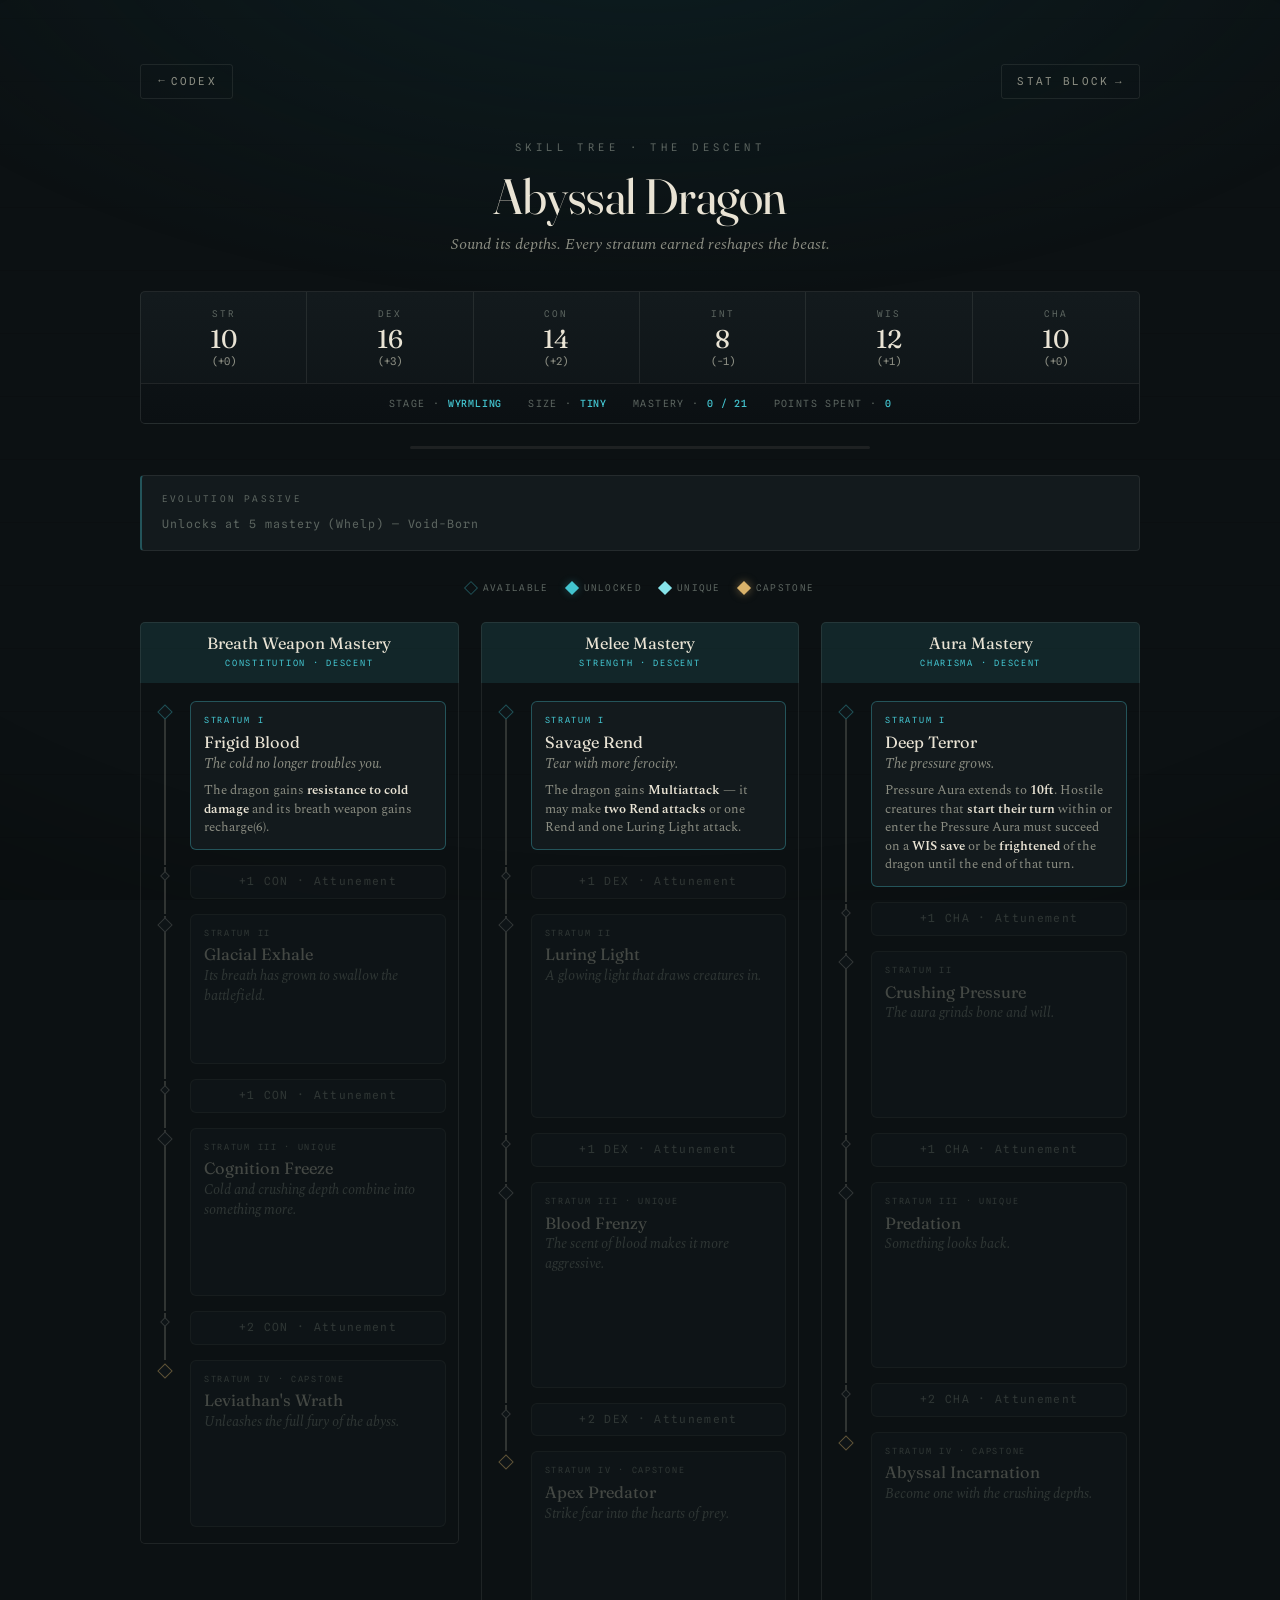
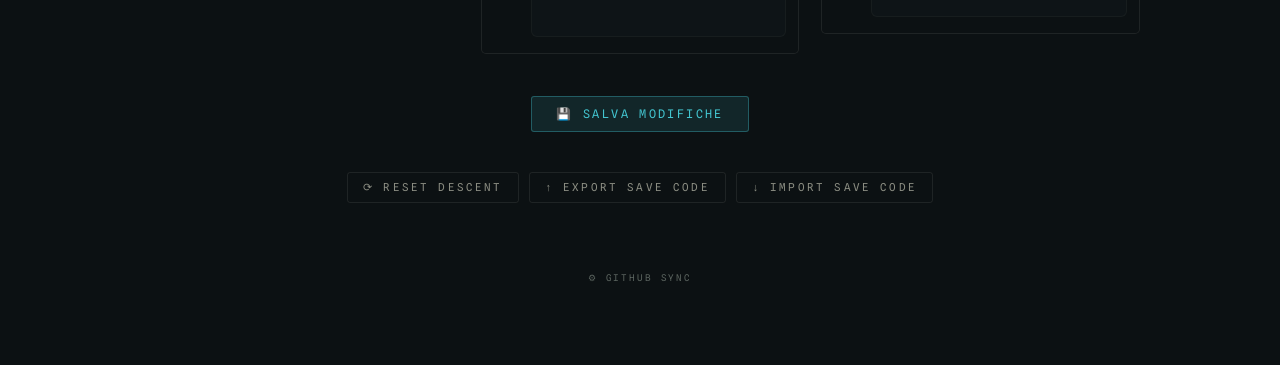
==== commit cf0bf8bf: "Overhaul Frontedn and save data" ====
--- a/Abyssal_Skill_Tree.html
+++ b/Abyssal_Skill_Tree.html
@@ -3,688 +3,82 @@
 <head>
 <meta charset="UTF-8">
 <meta name="viewport" content="width=device-width, initial-scale=1.0">
-<title>Abyssal Dragon Cub — Skill Tree</title>
-<link href="https://fonts.googleapis.com/css2?family=Cinzel+Decorative:wght@400;700;900&family=Cinzel:wght@400;600&family=Crimson+Pro:ital,wght@0,300;0,400;1,300&display=swap" rel="stylesheet">
-<style>
-  :root {
-    --bg: #04080f;
-    --deep: #070d1a;
-    --col1: #00c8d7;
-    --col2: #e8452a;
-    --col3: #a855f7;
-    --gold: #f0b429;
-    --locked: #1a2535;
-    --locked-text: #3a4f6a;
-    --available-glow: 0 0 12px rgba(0,200,215,0.5);
-    --unlocked-glow: 0 0 20px rgba(0,200,215,0.8), 0 0 40px rgba(0,200,215,0.3);
-    --unique-glow: 0 0 20px rgba(168,85,247,0.8), 0 0 40px rgba(168,85,247,0.3);
-    --cap-glow: 0 0 20px rgba(240,180,41,0.9), 0 0 50px rgba(240,180,41,0.4);
-    --stat-glow: 0 0 12px rgba(0,200,215,0.6);
-  }
-
-  * { box-sizing: border-box; margin: 0; padding: 0; }
-
-  body {
-    background: var(--bg);
-    color: #c8dff0;
-    font-family: 'Crimson Pro', Georgia, serif;
-    min-height: 100vh;
-    overflow-x: hidden;
-    position: relative;
-  }
-
-  /* Animated deep sea background */
-  body::before {
-    content: '';
-    position: fixed; inset: 0;
-    background:
-      radial-gradient(ellipse 80% 60% at 50% 0%, rgba(0,60,100,0.4) 0%, transparent 60%),
-      radial-gradient(ellipse 60% 40% at 20% 80%, rgba(0,40,80,0.3) 0%, transparent 50%),
-      radial-gradient(ellipse 50% 30% at 80% 60%, rgba(10,0,40,0.3) 0%, transparent 50%);
-    pointer-events: none;
-    z-index: 0;
-  }
-
-  /* Floating particles */
-  .particles { position: fixed; inset: 0; z-index: 0; pointer-events: none; overflow: hidden; }
-  .particle {
-    position: absolute;
-    border-radius: 50%;
-    background: rgba(0,200,215,0.4);
-    animation: float linear infinite;
-  }
-
-  @keyframes float {
-    0%   { transform: translateY(100vh) scale(0); opacity: 0; }
-    10%  { opacity: 1; }
-    90%  { opacity: 0.5; }
-    100% { transform: translateY(-10px) scale(1); opacity: 0; }
-  }
-
-  .wrapper { position: relative; z-index: 1; max-width: 1100px; margin: 0 auto; padding: 30px 20px 60px; }
-
-  /* Header */
-  header { text-align: center; margin-bottom: 40px; }
-  header h1 {
-    font-family: 'Cinzel Decorative', serif;
-    font-size: clamp(1.6rem, 4vw, 2.8rem);
-    font-weight: 900;
-    color: #fff;
-    text-shadow: 0 0 30px rgba(0,200,215,0.8), 0 0 60px rgba(0,200,215,0.3);
-    letter-spacing: 2px;
-    line-height: 1.2;
-  }
-  header h1 span { color: var(--col1); }
-  header p {
-    margin-top: 8px;
-    font-size: 1rem;
-    color: #6a9ab0;
-    font-style: italic;
-    letter-spacing: 1px;
-  }
-
-  /* Stats bar */
-  .stats-bar {
-    display: flex;
-    justify-content: center;
-    gap: 16px;
-    flex-wrap: wrap;
-    margin-bottom: 36px;
-    background: rgba(0,20,40,0.6);
-    border: 1px solid rgba(0,200,215,0.2);
-    border-radius: 12px;
-    padding: 14px 24px;
-    backdrop-filter: blur(4px);
-  }
-  .stat-block { text-align: center; }
-  .stat-block .label {
-    font-family: 'Cinzel', serif;
-    font-size: 0.65rem;
-    color: #4a7a9b;
-    letter-spacing: 2px;
-    text-transform: uppercase;
-  }
-  .stat-block .value {
-    font-family: 'Cinzel Decorative', serif;
-    font-size: 1.5rem;
-    font-weight: 700;
-    color: var(--col1);
-    text-shadow: 0 0 10px rgba(0,200,215,0.6);
-    transition: all 0.3s;
-  }
-  .stat-block .modifier {
-    font-size: 0.75rem;
-    color: #8aacbf;
-  }
-  .stat-divider { width: 1px; background: rgba(0,200,215,0.15); align-self: stretch; }
-
-  /* Legend */
-  .legend {
-    display: flex;
-    gap: 20px;
-    justify-content: center;
-    flex-wrap: wrap;
-    margin-bottom: 30px;
-    font-size: 0.8rem;
-    font-family: 'Cinzel', serif;
-    letter-spacing: 1px;
-  }
-  .legend-item { display: flex; align-items: center; gap: 8px; color: #6a9ab0; }
-  .legend-dot {
-    width: 12px; height: 12px; border-radius: 3px; flex-shrink: 0;
-  }
-
-  /* Path headers */
-  .paths { display: grid; grid-template-columns: repeat(3, 1fr); gap: 24px; }
-  .path { display: flex; flex-direction: column; align-items: center; gap: 0; }
-  .path-header {
-    font-family: 'Cinzel', serif;
-    font-size: 0.75rem;
-    letter-spacing: 3px;
-    text-transform: uppercase;
-    padding: 8px 20px;
-    border-radius: 6px 6px 0 0;
-    margin-bottom: 0;
-    text-align: center;
-    width: 100%;
-  }
-  .path-1 .path-header { color: var(--col1); border: 1px solid rgba(0,200,215,0.3); background: rgba(0,200,215,0.05); border-bottom: none; }
-  .path-2 .path-header { color: var(--col2); border: 1px solid rgba(232,69,42,0.3); background: rgba(232,69,42,0.05); border-bottom: none; }
-  .path-3 .path-header { color: var(--col3); border: 1px solid rgba(168,85,247,0.3); background: rgba(168,85,247,0.05); border-bottom: none; }
-
-  /* Nodes */
-  .node-wrap { display: flex; flex-direction: column; align-items: center; width: 100%; }
-  .connector {
-    width: 2px;
-    height: 28px;
-    background: linear-gradient(to bottom, rgba(0,200,215,0.15), rgba(0,200,215,0.05));
-    position: relative;
-    flex-shrink: 0;
-  }
-  .connector.active { background: linear-gradient(to bottom, rgba(0,200,215,0.7), rgba(0,200,215,0.3)); box-shadow: 0 0 6px rgba(0,200,215,0.5); }
-  .path-2 .connector { background: linear-gradient(to bottom, rgba(232,69,42,0.15), rgba(232,69,42,0.05)); }
-  .path-2 .connector.active { background: linear-gradient(to bottom, rgba(232,69,42,0.7), rgba(232,69,42,0.3)); box-shadow: 0 0 6px rgba(232,69,42,0.5); }
-  .path-3 .connector { background: linear-gradient(to bottom, rgba(168,85,247,0.15), rgba(168,85,247,0.05)); }
-  .path-3 .connector.active { background: linear-gradient(to bottom, rgba(168,85,247,0.7), rgba(168,85,247,0.3)); box-shadow: 0 0 6px rgba(168,85,247,0.5); }
-
-  .node {
-    width: 100%;
-    border-radius: 10px;
-    padding: 12px 14px;
-    cursor: not-allowed;
-    transition: all 0.3s ease;
-    position: relative;
-    user-select: none;
-    border: 1px solid var(--locked);
-    background: rgba(10,18,30,0.8);
-  }
-  .node.available { cursor: pointer; }
-  .node.available:hover { transform: translateY(-2px); }
-
-  /* Stat node */
-  .node.stat-node {
-    padding: 8px 14px;
-    display: flex;
-    align-items: center;
-    justify-content: center;
-    gap: 8px;
-    border-radius: 8px;
-    background: rgba(5,12,22,0.9);
-  }
-  .stat-node .stat-label {
-    font-family: 'Cinzel', serif;
-    font-size: 0.7rem;
-    letter-spacing: 2px;
-    color: var(--locked-text);
-  }
-  .stat-node .stat-val {
-    font-family: 'Cinzel Decorative', serif;
-    font-size: 0.9rem;
-    font-weight: 700;
-    color: var(--locked-text);
-  }
-
-  /* States */
-  .node.locked { opacity: 0.5; }
-
-  .node.available {
-    border-color: rgba(0,200,215,0.2);
-    opacity: 0.75;
-  }
-  .path-2 .node.available { border-color: rgba(232,69,42,0.2); }
-  .path-3 .node.available { border-color: rgba(168,85,247,0.2); }
-
-  .node.unlocked {
-    opacity: 1;
-    border-color: rgba(0,200,215,0.6);
-    background: rgba(0,200,215,0.06);
-    box-shadow: var(--unlocked-glow);
-  }
-  .path-2 .node.unlocked {
-    border-color: rgba(232,69,42,0.6);
-    background: rgba(232,69,42,0.06);
-    box-shadow: 0 0 20px rgba(232,69,42,0.6), 0 0 40px rgba(232,69,42,0.2);
-  }
-  .path-3 .node.unlocked {
-    border-color: rgba(168,85,247,0.6);
-    background: rgba(168,85,247,0.06);
-    box-shadow: var(--unique-glow);
-  }
-
-  .node.unique-node.unlocked {
-    border-color: rgba(168,85,247,0.8);
-    background: rgba(168,85,247,0.08);
-    box-shadow: var(--unique-glow);
-  }
-  .node.capstone.unlocked {
-    border-color: rgba(240,180,41,0.8);
-    background: rgba(240,180,41,0.06);
-    box-shadow: var(--cap-glow);
-  }
-
-  /* Stat node states */
-  .node.stat-node.unlocked .stat-label,
-  .node.stat-node.unlocked .stat-val { color: var(--col1); }
-  .path-2 .node.stat-node.unlocked .stat-label,
-  .path-2 .node.stat-node.unlocked .stat-val { color: var(--col2); }
-  .path-3 .node.stat-node.unlocked .stat-label,
-  .path-3 .node.stat-node.unlocked .stat-val { color: var(--col3); }
-  .node.stat-node.unlocked { box-shadow: none; }
-
-  /* Node content */
-  .node-title-row { display: flex; align-items: center; gap: 8px; margin-bottom: 4px; }
-  .node-icon { font-size: 1rem; flex-shrink: 0; }
-  .node-name {
-    font-family: 'Cinzel', serif;
-    font-size: 0.8rem;
-    font-weight: 600;
-    letter-spacing: 1px;
-    color: var(--locked-text);
-    transition: color 0.3s;
-  }
-  .node.unlocked .node-name,
-  .node.available .node-name { color: #d0eaf7; }
-  .node.capstone .node-name { color: #e8c060; }
-  .node.unique-node .node-name { color: #c090f0; }
-
-  .node-badge {
-    font-family: 'Cinzel', serif;
-    font-size: 0.55rem;
-    letter-spacing: 1.5px;
-    padding: 1px 6px;
-    border-radius: 4px;
-    margin-left: auto;
-    flex-shrink: 0;
-  }
-  .unique-node .node-badge { background: rgba(168,85,247,0.2); color: #a855f7; border: 1px solid rgba(168,85,247,0.4); }
-  .capstone .node-badge { background: rgba(240,180,41,0.15); color: var(--gold); border: 1px solid rgba(240,180,41,0.4); }
-
-  .node-desc {
-    font-size: 0.82rem;
-    line-height: 1.45;
-    color: var(--locked-text);
-    font-style: italic;
-    transition: color 0.3s;
-  }
-  .node.unlocked .node-desc,
-  .node.available .node-desc { color: #8aafc8; }
-
-  .node-rule {
-    margin-top: 6px;
-    font-size: 0.78rem;
-    line-height: 1.4;
-    color: transparent;
-    transition: color 0.3s;
-  }
-  .node.unlocked .node-rule { color: #9bc8de; }
-  .node.available .node-rule { color: #6a8ea0; }
-
-  /* Capstone border */
-  .node.capstone {
-    border-style: dashed;
-    border-color: rgba(240,180,41,0.25);
-  }
-  .node.capstone::before {
-    content: '✦ CAPSTONE ✦';
-    font-family: 'Cinzel', serif;
-    font-size: 0.55rem;
-    letter-spacing: 2px;
-    color: rgba(240,180,41,0.5);
-    position: absolute;
-    top: -9px;
-    left: 50%;
-    transform: translateX(-50%);
-    background: var(--bg);
-    padding: 0 6px;
-    white-space: nowrap;
-  }
-  .node.capstone.unlocked::before { color: var(--gold); }
-
-  /* Unique node tag line */
-  .node.unique-node::after {
-    content: '◆ UNIQUE ◆';
-    font-family: 'Cinzel', serif;
-    font-size: 0.5rem;
-    letter-spacing: 2px;
-    color: rgba(168,85,247,0.4);
-    position: absolute;
-    top: -8px;
-    left: 50%;
-    transform: translateX(-50%);
-    background: var(--bg);
-    padding: 0 5px;
-    white-space: nowrap;
-  }
-  .node.unique-node.unlocked::after { color: #a855f7; }
-
-  /* Tooltip */
-  .tooltip {
-    position: fixed;
-    background: rgba(4,12,25,0.97);
-    border: 1px solid rgba(0,200,215,0.4);
-    border-radius: 10px;
-    padding: 14px 18px;
-    width: 240px;
-    pointer-events: none;
-    z-index: 100;
-    opacity: 0;
-    transition: opacity 0.2s;
-    box-shadow: 0 0 20px rgba(0,200,215,0.2);
-  }
-  .tooltip.visible { opacity: 1; }
-  .tooltip h4 {
-    font-family: 'Cinzel', serif;
-    font-size: 0.85rem;
-    color: #d0eaf7;
-    margin-bottom: 6px;
-  }
-  .tooltip p { font-size: 0.8rem; line-height: 1.45; color: #8aafc8; font-style: italic; }
-
-  /* Reset btn */
-  .footer {
-    text-align: center;
-    margin-top: 40px;
-  }
-  .reset-btn {
-    font-family: 'Cinzel', serif;
-    font-size: 0.75rem;
-    letter-spacing: 2px;
-    text-transform: uppercase;
-    color: #4a7a9b;
-    background: transparent;
-    border: 1px solid rgba(0,200,215,0.15);
-    padding: 8px 24px;
-    border-radius: 6px;
-    cursor: pointer;
-    transition: all 0.3s;
-  }
-  .reset-btn:hover { color: var(--col1); border-color: rgba(0,200,215,0.4); box-shadow: 0 0 12px rgba(0,200,215,0.2); }
-
-  /* Progress bar */
-  .progress-area {
-    text-align: center;
-    margin-bottom: 30px;
-  }
-  .progress-label {
-    font-family: 'Cinzel', serif;
-    font-size: 0.7rem;
-    letter-spacing: 2px;
-    color: #4a7a9b;
-    text-transform: uppercase;
-    margin-bottom: 8px;
-  }
-  .progress-bar-bg {
-    width: 100%;
-    max-width: 400px;
-    margin: 0 auto;
-    height: 4px;
-    background: rgba(0,200,215,0.1);
-    border-radius: 2px;
-    overflow: hidden;
-  }
-  .progress-bar-fill {
-    height: 100%;
-    width: 0%;
-    background: linear-gradient(to right, var(--col1), #80e8f0);
-    border-radius: 2px;
-    transition: width 0.5s ease;
-    box-shadow: 0 0 6px rgba(0,200,215,0.6);
-  }
-
-  /* Back link */
-  .back-btn {
-    display: inline-block;
-    font-family: 'Cinzel', serif;
-    font-size: 0.68rem;
-    letter-spacing: 2px;
-    text-transform: uppercase;
-    color: #3a6a8a;
-    text-decoration: none;
-    padding: 6px 16px;
-    border: 1px solid rgba(0,200,215,0.12);
-    border-radius: 6px;
-    margin-bottom: 22px;
-    transition: all 0.3s;
-  }
-  .back-btn:hover { color: var(--col1); border-color: rgba(0,200,215,0.35); }
-
-  /* Save indicator */
-  .save-indicator {
-    font-family: 'Cinzel', serif;
-    font-size: 0.62rem;
-    letter-spacing: 2px;
-    color: var(--col1);
-    opacity: 0;
-    transition: opacity 0.4s;
-    margin-top: 12px;
-  }
-
-  /* Save tools */
-  .save-tools {
-    display: flex;
-    gap: 10px;
-    justify-content: center;
-    margin-top: 16px;
-    flex-wrap: wrap;
-  }
-  .save-tool-btn {
-    font-family: 'Cinzel', serif;
-    font-size: 0.62rem;
-    letter-spacing: 1.5px;
-    text-transform: uppercase;
-    color: #3a5a7a;
-    background: transparent;
-    border: 1px solid rgba(0,200,215,0.1);
-    padding: 6px 18px;
-    border-radius: 6px;
-    cursor: pointer;
-    transition: all 0.3s;
-    touch-action: manipulation;
-    -webkit-tap-highlight-color: transparent;
-  }
-  .save-tool-btn:hover { color: var(--col1); border-color: rgba(0,200,215,0.3); }
-
-  /* Code area */
-  .code-area {
-    margin-top: 14px;
-    display: none;
-    flex-direction: column;
-    align-items: center;
-    gap: 8px;
-    max-width: 420px;
-    margin-left: auto;
-    margin-right: auto;
-  }
-  .code-area textarea {
-    width: 100%;
-    background: rgba(0,20,40,0.8);
-    border: 1px solid rgba(0,200,215,0.2);
-    border-radius: 6px;
-    color: #8aafc8;
-    font-family: monospace;
-    font-size: 0.78rem;
-    padding: 8px 12px;
-    resize: vertical;
-    outline: none;
-    word-break: break-all;
-  }
-
-  /* GitHub sync panel */
-  .gh-settings {
-    margin-top: 28px;
-    max-width: 420px;
-    margin-left: auto;
-    margin-right: auto;
-    text-align: center;
-  }
-  .gh-settings > summary {
-    font-family: 'Cinzel', serif;
-    font-size: 0.6rem;
-    letter-spacing: 2px;
-    text-transform: uppercase;
-    color: #2a4a6a;
-    cursor: pointer;
-    list-style: none;
-    padding: 6px 0;
-    transition: color 0.3s;
-  }
-  .gh-settings > summary::-webkit-details-marker { display: none; }
-  .gh-settings[open] > summary,
-  .gh-settings > summary:hover { color: var(--col1); }
-  .gh-fields {
-    display: flex;
-    flex-direction: column;
-    gap: 8px;
-    margin-top: 14px;
-    text-align: left;
-  }
-  .gh-fields input {
-    background: rgba(0,20,40,0.85);
-    border: 1px solid rgba(0,200,215,0.15);
-    border-radius: 6px;
-    color: #8aafc8;
-    font-family: 'Crimson Pro', serif;
-    font-size: 0.85rem;
-    padding: 7px 12px;
-    outline: none;
-    width: 100%;
-    transition: border-color 0.3s;
-  }
-  .gh-fields input:focus { border-color: rgba(0,200,215,0.5); }
-  .gh-fields input::placeholder { color: #2a4a5a; }
-  .gh-hint {
-    font-size: 0.72rem;
-    color: #2a4a5a;
-    font-style: italic;
-    line-height: 1.5;
-    margin-bottom: 4px;
-  }
-  .gh-btn-row {
-    display: flex;
-    gap: 8px;
-    justify-content: center;
-    flex-wrap: wrap;
-    margin-top: 4px;
-  }
-  .gh-status {
-    font-family: 'Cinzel', serif;
-    font-size: 0.58rem;
-    letter-spacing: 1.5px;
-    text-align: center;
-    margin-top: 10px;
-    min-height: 18px;
-    transition: color 0.3s;
-  }
-  .gh-ok   { color: var(--col1); }
-  .gh-sync { color: #4a7a9b; }
-  .gh-err  { color: #e04030; }
-
-  @media (max-width: 700px) {
-    .paths { grid-template-columns: 1fr; }
-    .stat-divider { display: none; }
-    .save-tool-btn { padding: 11px 20px; }
-    .reset-btn { padding: 11px 28px; }
-    .gh-fields input, .code-area textarea { font-size: 16px; }
-  }
-
-  @media (hover: none) {
-    .node.available:hover { transform: none; }
-    .node.available:active { transform: scale(0.98); }
-    .save-tool-btn:active { color: var(--col1); border-color: rgba(0,200,215,0.4); }
-    .reset-btn:active { color: var(--col1); border-color: rgba(0,200,215,0.4); }
-  }
-
-  .evo-panel {
-    background: rgba(0,12,30,0.65); border: 1px solid rgba(0,200,215,0.18);
-    border-radius: 10px; padding: 16px 20px; margin-bottom: 28px;
-  }
-  .evo-header { font-family: 'Cinzel', serif; font-size: 0.62rem; letter-spacing: 3px; text-transform: uppercase; color: #3a6080; margin-bottom: 8px; }
-  .evo-name { font-family: 'Cinzel', serif; font-size: 0.88rem; color: #c8e8f8; font-weight: 600; margin-bottom: 5px; font-style: italic; }
-  .evo-rule { font-size: 0.82rem; line-height: 1.5; color: #8aafc8; }
-  .evo-locked { font-family: 'Cinzel', serif; font-size: 0.72rem; color: #2a4060; font-style: italic; }
-</style>
+<title>Abyssal Dragon — Skill Tree</title>
+<link rel="preconnect" href="https://fonts.googleapis.com">
+<link rel="preconnect" href="https://fonts.gstatic.com" crossorigin>
+<link href="https://fonts.googleapis.com/css2?family=Fraunces:ital,opsz,wght@0,9..144,400;0,9..144,600;1,9..144,400&family=Spectral:ital,wght@0,300;0,400;0,600;1,400&family=Spline+Sans+Mono:wght@400;500&display=swap" rel="stylesheet">
+<link rel="stylesheet" href="codex.css">
 </head>
-<body>
-
-<div class="particles" id="particles"></div>
-
-<div class="wrapper">
-  <header>
-    <a href="index.html" class="back-btn">← Wyrmling Codex</a>
-    <h1>⚫ Abyssal <span>Dragon</span> Cub</h1>
-    <p>Skill Tree — Level Up Your Wyrmling</p>
+<body data-dragon="abyssal" data-page="skilltree">
+
+<main class="shell">
+
+  <nav class="topnav">
+    <a href="index.html" class="btn btn--ghost"><span class="arrow" style="transform:rotate(180deg)">→</span> Codex</a>
+    <a href="Abyssal_Statblock.html" class="btn btn--ghost">Stat Block <span class="arrow">→</span></a>
+  </nav>
+
+  <header class="page-title reveal r1">
+    <div class="eyebrow">Skill Tree · The Descent</div>
+    <h1>Abyssal Dragon</h1>
+    <p class="sub">Sound its depths. Every stratum earned reshapes the beast.</p>
   </header>
 
-  <div class="stats-bar" id="statsBar">
-    <div class="stat-block">
-      <div class="label">STR</div>
-      <div class="value" id="stat-STR">10</div>
-      <div class="modifier" id="mod-STR">(+0)</div>
+  <section class="instrument reveal r2" aria-label="Ability scores">
+    <div class="abilities" id="abilities"></div>
+    <div class="instrument-foot">
+      <span class="readout-item">Stage · <b id="stageDisplay">Wyrmling</b></span>
+      <span class="readout-item">Size · <b id="sizeDisplay">Tiny</b></span>
+      <span class="readout-item">Mastery · <b id="masteryDisplay">0 / 21</b></span>
+      <span class="readout-item">Points Spent · <b id="pointsDisplay">0</b></span>
     </div>
-    <div class="stat-divider"></div>
-    <div class="stat-block">
-      <div class="label">DEX</div>
-      <div class="value" id="stat-DEX">16</div>
-      <div class="modifier" id="mod-DEX">(+3)</div>
+  </section>
+
+  <div class="mastery-line reveal r2">
+    <div class="spec-track"><div class="spec-track-fill" id="progressFill"></div></div>
+  </div>
+
+  <div class="fieldnote reveal r3" id="fieldNote"></div>
+
+  <div class="legend reveal r3">
+    <span class="legend-item"><span class="legend-seal ls-avail"></span> Available</span>
+    <span class="legend-item"><span class="legend-seal ls-unlocked"></span> Unlocked</span>
+    <span class="legend-item"><span class="legend-seal ls-unique"></span> Unique</span>
+    <span class="legend-item"><span class="legend-seal ls-capstone"></span> Capstone</span>
+  </div>
+
+  <section class="shafts reveal r4" id="shafts" aria-label="Skill paths"></section>
+
+  <div class="controls">
+    <div class="save-bar">
+      <button class="btn btn--save" id="ghSaveBtn">💾 Salva Modifiche</button>
+      <div class="gh-status" id="ghStatus"></div>
     </div>
-    <div class="stat-divider"></div>
-    <div class="stat-block">
-      <div class="label">CON</div>
-      <div class="value" id="stat-CON">14</div>
-      <div class="modifier" id="mod-CON">(+2)</div>
-    </div>
-    <div class="stat-divider"></div>
-    <div class="stat-block">
-      <div class="label">INT</div>
-      <div class="value" id="stat-INT">8</div>
-      <div class="modifier" id="mod-INT">(-1)</div>
-    </div>
-    <div class="stat-divider"></div>
-    <div class="stat-block">
-      <div class="label">WIS</div>
-      <div class="value" id="stat-WIS">12</div>
-      <div class="modifier" id="mod-WIS">(+1)</div>
-    </div>
-    <div class="stat-divider"></div>
-    <div class="stat-block">
-      <div class="label">CHA</div>
-      <div class="value" id="stat-CHA">10</div>
-      <div class="modifier" id="mod-CHA">(+0)</div>
-    </div>
-    <div class="stat-divider"></div>
-    <div class="stat-block">
-      <div class="label">Points</div>
-      <div class="value" id="pointsDisplay" style="color: #f0b429; text-shadow: 0 0 10px rgba(240,180,41,0.6);">0</div>
-      <div class="modifier">Spent</div>
-    </div>
-  </div>
-
-  <div class="progress-area">
-    <div class="progress-label">Mastery</div>
-    <div class="progress-bar-bg"><div class="progress-bar-fill" id="progressFill"></div></div>
-  </div>
-
-  <div class="legend">
-    <div class="legend-item"><div class="legend-dot" style="background: rgba(0,200,215,0.2); border: 1px solid rgba(0,200,215,0.4);"></div> Available</div>
-    <div class="legend-item"><div class="legend-dot" style="background: rgba(0,200,215,0.6); box-shadow: 0 0 6px rgba(0,200,215,0.8);"></div> Unlocked</div>
-    <div class="legend-item"><div class="legend-dot" style="background: rgba(168,85,247,0.4); border: 1px solid rgba(168,85,247,0.6);"></div> Unique</div>
-    <div class="legend-item"><div class="legend-dot" style="background: rgba(240,180,41,0.3); border: 1px solid rgba(240,180,41,0.5);"></div> Capstone</div>
-  </div>
-
-  <div class="evo-panel" id="evoPanel"></div>
-
-  <div class="paths" id="paths">
-    <!-- Rendered by JS -->
-  </div>
-
-  <div class="footer">
-    <button class="reset-btn" id="resetBtn">⟳ Reset All Nodes</button>
-    <div class="save-tools">
-      <button class="save-tool-btn" id="exportBtn">↑ Export Save Code</button>
-      <button class="save-tool-btn" id="importBtn">↓ Import Save Code</button>
+
+    <div class="control-row">
+      <button class="btn btn--ghost" id="resetBtn">⟳ Reset Descent</button>
+      <button class="btn btn--ghost" id="exportBtn">↑ Export Save Code</button>
+      <button class="btn btn--ghost" id="importBtn">↓ Import Save Code</button>
     </div>
     <div class="code-area" id="codeArea">
-      <textarea id="codeInput" rows="3" placeholder="Incolla qui il tuo save code, poi clicca Carica"></textarea>
-      <button class="save-tool-btn" id="loadCodeBtn">Carica Codice</button>
+      <textarea id="codeInput" rows="3" placeholder="Paste your save code here, then press Load"></textarea>
+      <button class="btn btn--accent" id="loadCodeBtn">Load Code</button>
     </div>
-    <div class="save-indicator" id="saveIndicator">✓ Progresso salvato</div>
-
-    <details class="gh-settings" id="ghSettings">
-      <summary>⚙ Sincronizzazione GitHub</summary>
+    <div class="save-indicator" id="saveIndicator">✓ Progress inscribed</div>
+
+    <details class="gh-panel" id="ghSettings">
+      <summary>⚙ GitHub Sync</summary>
       <div class="gh-fields">
-        <p class="gh-hint">Inserisci le credenziali per salvare il progresso nel repository GitHub. Il token viene conservato solo nel browser.</p>
-        <input id="ghOwner" placeholder="GitHub Username o Org" autocomplete="off" spellcheck="false" />
-        <input id="ghRepo"  placeholder="Nome del repository" autocomplete="off" spellcheck="false" />
-        <input id="ghToken" type="password" placeholder="Personal Access Token (Contents: Read & Write)" autocomplete="off" />
-        <div class="gh-btn-row">
-          <button class="save-tool-btn" id="ghSaveConfig">Salva Config</button>
-          <button class="save-tool-btn" id="ghSyncNow">↺ Sincronizza Ora</button>
-        </div>
+        <p class="gh-hint">Enter credentials to store progress in a GitHub repository. The token is kept only in this browser.</p>
+        <input id="ghOwner" placeholder="GitHub username or org" autocomplete="off" spellcheck="false" />
+        <input id="ghRepo"  placeholder="Repository name" autocomplete="off" spellcheck="false" />
+        <input id="ghToken" type="password" placeholder="Personal access token (Contents: Read & Write)" autocomplete="off" />
+        <button class="btn btn--ghost" id="ghSaveConfig">Save Config</button>
       </div>
-      <div class="gh-status" id="ghStatus"></div>
     </details>
   </div>
-</div>
+
+</main>
 
 <div class="tooltip" id="tooltip">
   <h4 id="tooltipTitle"></h4>
@@ -693,114 +87,69 @@
 
 <script>
 // ── DATA ─────────────────────────────────────────────────────────────────────
-
 const baseStats = { STR: 10, DEX: 16, CON: 14, INT: 8, WIS: 12, CHA: 10 };
 const currentStats = { ...baseStats };
+const ABILITY_ORDER = ['STR','DEX','CON','INT','WIS','CHA'];
 
 const paths = [
   {
-    id: 'p1',
-    name: 'Breath Weapon Mastery',
-    sub: 'Constitution',
-    cls: 'path-1',
+    id: 'p1', name: 'Breath Weapon Mastery', sub: 'Constitution', cls: 'path-1',
     nodes: [
-      {
-        id: 'p1n1', type: 'ability',
-        icon: '❄️', name: 'Frigid Blood',
+      { id: 'p1n1', type: 'ability', name: 'Frigid Blood',
         desc: 'The cold no longer troubles you.',
-        rule: 'The dragon gains <b>resistance to cold damage</b> and its breath weapon gains recharge(6).',
-      },
+        rule: 'The dragon gains <b>resistance to cold damage</b> and its breath weapon gains recharge(6).' },
       { id: 'p1s1', type: 'stat', stat: 'CON', bonus: 1 },
-      {
-        id: 'p1n2', type: 'ability',
-        icon: '🌬️', name: 'Glacial Exhale',
+      { id: 'p1n2', type: 'ability', name: 'Glacial Exhale',
         desc: 'Its breath has grown to swallow the battlefield.',
-        rule: 'Hadal\'s cone increases to <b>20ft</b> and damage increases to <b>4d10 cold</b>.',
-      },
+        rule: 'Hadal\'s cone increases to <b>20ft</b> and damage increases to <b>4d10 cold</b>.' },
       { id: 'p1s2', type: 'stat', stat: 'CON', bonus: 1 },
-      {
-        id: 'p1n3', type: 'unique',
-        icon: '🧊', name: 'Cognition Freeze',
+      { id: 'p1n3', type: 'unique', name: 'Cognition Freeze',
         desc: 'Cold and crushing depth combine into something more.',
-        rule: 'On a <b>failed breath weapon save</b>, the creatures are also <b>slowed</b> until the end of their next turn.',
-      },
+        rule: 'On a <b>failed breath weapon save</b>, the creatures are also <b>slowed</b> until the end of their next turn.' },
       { id: 'p1s3', type: 'stat', stat: 'CON', bonus: 2 },
-      {
-        id: 'p1cap', type: 'capstone',
-        icon: '🌊', name: "Leviathan's Wrath",
+      { id: 'p1cap', type: 'capstone', name: "Leviathan's Wrath",
         desc: 'Unleashes the full fury of the abyss.',
-        rule: '<b>Once/Long Rest:</b> 30ft cone of black water. All creatures STR save or be pushed or pulled 30ft, plus <b>6d10 cold damage</b> (half on success).',
-      },
+        rule: '<b>Once/Long Rest:</b> 30ft cone of black water. All creatures STR save or be pushed or pulled 30ft, plus <b>6d10 cold damage</b> (half on success).' },
     ]
   },
   {
-    id: 'p2',
-    name: "Melee Mastery",
-    sub: 'Strength',
-    cls: 'path-2',
+    id: 'p2', name: 'Melee Mastery', sub: 'Strength', cls: 'path-2',
     nodes: [
-      {
-        id: 'p2n1', type: 'ability',
-        icon: '🦷', name: 'Savage Rend',
+      { id: 'p2n1', type: 'ability', name: 'Savage Rend',
         desc: 'Tear with more ferocity.',
-        rule: 'The dragon gains <b>Multiattack</b> — it may make <b>two Rend attacks</b> or one Rend and one Luring Light attack.',
-      },
+        rule: 'The dragon gains <b>Multiattack</b> — it may make <b>two Rend attacks</b> or one Rend and one Luring Light attack.' },
       { id: 'p2s1', type: 'stat', stat: 'DEX', bonus: 1 },
-      {
-        id: 'p2n2', type: 'ability',
-        icon: '🐉', name: 'Luring Light',
+      { id: 'p2n2', type: 'ability', name: 'Luring Light',
         desc: 'A glowing light that draws creatures in.',
-        rule: '<b>New Action:</b> A creature within 30ft must succeed on a Wis saving throw or be charmed and use its reaction to move towards the dragon, if it ends its movement within 5ft of the dragon it can make a free rend attack.</b>',
-      },
+        rule: '<b>New Action:</b> A creature within 30ft must succeed on a Wis saving throw or be charmed and use its reaction to move towards the dragon, if it ends its movement within 5ft of the dragon it can make a free rend attack.' },
       { id: 'p2s2', type: 'stat', stat: 'DEX', bonus: 1 },
-      {
-        id: 'p2n3', type: 'unique',
-        icon: '💢', name: 'Blood Frenzy',
+      { id: 'p2n3', type: 'unique', name: 'Blood Frenzy',
         desc: 'The scent of blood makes it more aggressive.',
-        rule: 'Creatures damaged by the dragon Rend attack also get 1 stack of [Bleeding]. The Dragon has advantage on attack rolls against creatures that are Bleeding.',
-      },
+        rule: 'Creatures damaged by the dragon Rend attack also get 1 stack of [Bleeding]. The Dragon has advantage on attack rolls against creatures that are Bleeding.' },
       { id: 'p2s3', type: 'stat', stat: 'DEX', bonus: 2 },
-      {
-        id: 'p2cap', type: 'capstone',
-        icon: '⚔️', name: 'Apex Predator',
+      { id: 'p2cap', type: 'capstone', name: 'Apex Predator',
         desc: 'Strike fear into the hearts of prey.',
-        rule: '<b>Passive:</b> Whenever the dragon reduces a creature to 30 HP or less with a melee attack, it can choose to <b>instantly kill</b> the target and make an additional attack as a free action.',
-      },
+        rule: '<b>Passive:</b> Whenever the dragon reduces a creature to 30 HP or less with a melee attack, it can choose to <b>instantly kill</b> the target and make an additional attack as a free action.' },
     ]
   },
   {
-    id: 'p3',
-    name: 'Aura Mastery',
-    sub: 'Charisma',
-    cls: 'path-3',
+    id: 'p3', name: 'Aura Mastery', sub: 'Charisma', cls: 'path-3',
     nodes: [
-      {
-        id: 'p3n1', type: 'ability',
-        icon: '👁️', name: 'Deep Terror',
+      { id: 'p3n1', type: 'ability', name: 'Deep Terror',
         desc: 'The pressure grows.',
-        rule: 'Pressure Aura extends to <b>10ft</b>. Hostile creatures that <b>start their turn</b> within or enter the Pressure Aura must succeed on a <b>WIS save</b> or be <b>frightened</b> of the dragon until the end of that turn.',
-      },
+        rule: 'Pressure Aura extends to <b>10ft</b>. Hostile creatures that <b>start their turn</b> within or enter the Pressure Aura must succeed on a <b>WIS save</b> or be <b>frightened</b> of the dragon until the end of that turn.' },
       { id: 'p3s1', type: 'stat', stat: 'CHA', bonus: 1 },
-      {
-        id: 'p3n2', type: 'ability',
-        icon: '🌀', name: 'Crushing Pressure',
+      { id: 'p3n2', type: 'ability', name: 'Crushing Pressure',
         desc: 'The aura grinds bone and will.',
-        rule: 'Pressure Aura extends to <b>15ft</b>. Creature that start their turn within the Pressure Aura have their speed halved until the end of their turn.',
-      },
+        rule: 'Pressure Aura extends to <b>15ft</b>. Creature that start their turn within the Pressure Aura have their speed halved until the end of their turn.' },
       { id: 'p3s2', type: 'stat', stat: 'CHA', bonus: 1 },
-      {
-        id: 'p3n3', type: 'unique',
-        icon: '🖤', name: 'Predation',
+      { id: 'p3n3', type: 'unique', name: 'Predation',
         desc: 'Something looks back.',
-        rule: 'When the Dragon or its Oathsworn hits a creature within the Pressure Aura that is Charmed or Frightened, they can choose to end the condition and make the attack a critical hit.',
-      },
+        rule: 'When the Dragon or its Oathsworn hits a creature within the Pressure Aura that is Charmed or Frightened, they can choose to end the condition and make the attack a critical hit.' },
       { id: 'p3s3', type: 'stat', stat: 'CHA', bonus: 2 },
-      {
-        id: 'p3cap', type: 'capstone',
-        icon: '♾️', name: 'Abyssal Incarnation',
+      { id: 'p3cap', type: 'capstone', name: 'Abyssal Incarnation',
         desc: 'Become one with the crushing depths.',
-        rule: 'Pressure Aura extends to <b>20ft</b>. Additionally, creatures that start their turn in the aura take an incremental <b>2d8 force damage</b> for each round they remain in it.',
-      },
+        rule: 'Pressure Aura extends to <b>20ft</b>. Additionally, creatures that start their turn in the aura take an incremental <b>2d8 force damage</b> for each round they remain in it.' },
     ]
   }
 ];
@@ -812,304 +161,180 @@
   { name: 'Young',   size: 'Medium', blindsight: '60 ft.' },
   { name: 'Adult',   size: 'Large',  blindsight: '90 ft.' },
 ];
-function getStageIdx(n) {
-  if (n >= 20) return 3; if (n >= 10) return 2; if (n >= 5) return 1; return 0;
-}
-
-function updateEvoPanel() {
-  const si = getStageIdx(unlocked.size);
-  const stage = EVO_STAGES[si];
-  const panel = document.getElementById('evoPanel');
-  if (si === 0) {
-    panel.innerHTML = `<div class="evo-header">Evolution Passive</div><div class="evo-locked">Unlocks at 5 mastery (Whelp) — Void-Born</div>`;
-    return;
-  }
-  const coldDice = ['', '1d6', '2d6', '4d6'][si];
-  const sight = si >= 3 ? 'Blindsight 90 ft., Truesight 30 ft.' : `Blindsight ${stage.blindsight}`;
-  let rule = `${sight}. <b>Immune to frightened</b>. Creatures that hit the dragon with a melee attack take <b>${coldDice} cold damage</b>.`;
-  if (si >= 2) rule += ` Also <b>immune to charmed</b>. Can breathe water freely.`;
-  if (si >= 3) rule += ` Also <b>immune to psychic damage</b>. Sees through magical darkness. Cold damage <b>ignores resistance</b>.`;
-  panel.innerHTML = `<div class="evo-header">Evolution Passive · ${stage.name} (${stage.size})</div>
-    <div class="evo-name">Void-Born</div>
-    <div class="evo-rule">${rule}</div>`;
-}
-
-// ── STATE ─────────────────────────────────────────────────────────────────────
+function getStageIdx(n) { if (n >= 20) return 3; if (n >= 10) return 2; if (n >= 5) return 1; return 0; }
+
+// ── STATE / PERSISTENCE ──────────────────────────────────────────────────────
 const unlocked = new Set();
-
-// ── PERSISTENCE ──────────────────────────────────────────────────────────────
 const SAVE_KEY = 'dragon_villis';
+
+try { const s = localStorage.getItem(SAVE_KEY); if (s) JSON.parse(s).forEach(id => unlocked.add(id)); } catch(e) {}
 
 function saveState() {
   try {
     localStorage.setItem(SAVE_KEY, JSON.stringify([...unlocked]));
     const ind = document.getElementById('saveIndicator');
-    if (ind) { ind.style.opacity = '1'; setTimeout(() => { ind.style.opacity = '0'; }, 2000); }
+    if (ind) { ind.classList.add('show'); setTimeout(() => ind.classList.remove('show'), 2000); }
   } catch(e) {}
-  saveToGitHub();
-}
-
-// Load saved state on init
-try {
-  const saved = localStorage.getItem(SAVE_KEY);
-  if (saved) JSON.parse(saved).forEach(id => unlocked.add(id));
-} catch(e) {}
+  markDirty();
+}
+
+let dirty = false;
+function markDirty() { dirty = true; updateSaveBtn(); }
+function updateSaveBtn() {
+  const b = document.getElementById('ghSaveBtn');
+  if (!b) return;
+  b.classList.toggle('is-dirty', dirty);
+  b.textContent = dirty ? '💾 Salva Modifiche •' : '💾 Salva Modifiche';
+}
 
 // ── HELPERS ──────────────────────────────────────────────────────────────────
-function modStr(v) {
-  const m = Math.floor((v - 10) / 2);
-  return (m >= 0 ? '+' : '') + m;
-}
-
+const ROMAN = ['', 'I', 'II', 'III', 'IV', 'V'];
+function modStr(v) { const m = Math.floor((v - 10) / 2); return (m >= 0 ? '+' : '') + m; }
 function isAvailable(pathIdx, nodeIdx) {
   if (nodeIdx === 0) return true;
-  const prev = paths[pathIdx].nodes[nodeIdx - 1];
-  return unlocked.has(prev.id);
+  return unlocked.has(paths[pathIdx].nodes[nodeIdx - 1].id);
+}
+
+function buildAbilities() {
+  const host = document.getElementById('abilities');
+  host.innerHTML = ABILITY_ORDER.map(k => `
+    <div class="ability" id="ab-${k}">
+      <div class="k">${k}</div>
+      <div class="v" id="stat-${k}">${baseStats[k]}</div>
+      <div class="m" id="mod-${k}">(${modStr(baseStats[k])})</div>
+    </div>`).join('');
 }
 
 function updateStats() {
   Object.assign(currentStats, baseStats);
   for (const id of unlocked) {
-    for (const p of paths) {
-      for (const n of p.nodes) {
-        if (n.id === id && n.type === 'stat') {
-          currentStats[n.stat] = (currentStats[n.stat] || 0) + n.bonus;
-        }
-      }
+    for (const p of paths) for (const n of p.nodes) {
+      if (n.id === id && n.type === 'stat') currentStats[n.stat] = (currentStats[n.stat] || 0) + n.bonus;
     }
   }
-  for (const [k, v] of Object.entries(currentStats)) {
-    const el = document.getElementById('stat-' + k);
-    const mel = document.getElementById('mod-' + k);
-    if (el) { el.textContent = v; mel.textContent = '(' + modStr(v) + ')'; }
-  }
-  document.getElementById('pointsDisplay').textContent = unlocked.size;
-  const totalNodes = paths.reduce((s, p) => s + p.nodes.length, 0);
-  document.getElementById('progressFill').style.width = (unlocked.size / totalNodes * 100) + '%';
+  for (const k of ABILITY_ORDER) {
+    const el = document.getElementById('stat-' + k), mel = document.getElementById('mod-' + k);
+    if (el) { el.textContent = currentStats[k]; mel.textContent = '(' + modStr(currentStats[k]) + ')'; }
+    document.getElementById('ab-' + k).classList.toggle('bumped', currentStats[k] !== baseStats[k]);
+  }
+  const count = unlocked.size;
+  const total = paths.reduce((s, p) => s + p.nodes.length, 0);
+  const stage = EVO_STAGES[getStageIdx(count)];
+  document.getElementById('pointsDisplay').textContent = count;
+  document.getElementById('stageDisplay').textContent = stage.name;
+  document.getElementById('sizeDisplay').textContent = stage.size;
+  document.getElementById('masteryDisplay').textContent = count + ' / ' + total;
+  document.getElementById('progressFill').style.width = (count / total * 100) + '%';
+}
+
+function updateFieldNote() {
+  const si = getStageIdx(unlocked.size);
+  const stage = EVO_STAGES[si];
+  const el = document.getElementById('fieldNote');
+  if (si === 0) {
+    el.innerHTML = `<div class="fn-head">Evolution Passive</div><div class="fn-locked">Unlocks at 5 mastery (Whelp) — Void-Born</div>`;
+    return;
+  }
+  const coldDice = ['', '1d6', '2d6', '4d6'][si];
+  const sight = si >= 3 ? 'Blindsight 90 ft., Truesight 30 ft.' : `Blindsight ${stage.blindsight}`;
+  let rule = `${sight} <b>Immune to frightened</b>. Creatures that hit the dragon with a melee attack take <b>${coldDice} cold damage</b>.`;
+  if (si >= 2) rule += ` Also <b>immune to charmed</b>. Can breathe water freely.`;
+  if (si >= 3) rule += ` Also <b>immune to psychic damage</b>. Sees through magical darkness. Cold damage <b>ignores resistance</b>.`;
+  el.innerHTML = `<div class="fn-head">Evolution Passive · ${stage.name} (${stage.size})</div>
+    <div class="fn-name">Void-Born</div><div class="fn-rule">${rule}</div>`;
+}
+
+function eyebrowFor(node, depth) {
+  if (node.type === 'capstone') return `Stratum ${ROMAN[depth]} · Capstone`;
+  if (node.type === 'unique')   return `Stratum ${ROMAN[depth]} · Unique`;
+  return `Stratum ${ROMAN[depth]}`;
 }
 
 function rebuildUI() {
-  const container = document.getElementById('paths');
-  container.innerHTML = '';
-
+  const host = document.getElementById('shafts');
+  host.innerHTML = '';
   paths.forEach((path, pi) => {
     const col = document.createElement('div');
-    col.className = 'path ' + path.cls;
-
-    const hdr = document.createElement('div');
-    hdr.className = 'path-header';
-    hdr.innerHTML = path.name + '<br><span style="font-size:0.6rem;opacity:0.7;">' + path.sub + '</span>';
-    col.appendChild(hdr);
-
+    col.className = 'shaft ' + path.cls;
+    col.innerHTML = `<div class="shaft-head">
+        <div class="shaft-name">${path.name}</div>
+        <div class="shaft-sub">${path.sub} · Descent</div>
+      </div><div class="shaft-body"></div>`;
+    const body = col.querySelector('.shaft-body');
+
+    let depth = 0;
     path.nodes.forEach((node, ni) => {
-      const wrap = document.createElement('div');
-      wrap.className = 'node-wrap';
-
-      // connector (not before first)
-      const conn = document.createElement('div');
-      conn.className = 'connector';
-      if (ni > 0 && unlocked.has(path.nodes[ni - 1].id) && unlocked.has(node.id)) {
-        conn.classList.add('active');
-      }
-      wrap.appendChild(conn);
-
-      const el = document.createElement('div');
       const isUnlocked = unlocked.has(node.id);
       const avail = isAvailable(pi, ni);
+      const state = isUnlocked ? 'unlocked' : avail ? 'available' : 'locked';
+
+      const tier = document.createElement('div');
+      let cls = 'tier ' + state;
+      if (node.type === 'stat') cls += ' stat';
+      if (node.type === 'unique') cls += ' unique';
+      if (node.type === 'capstone') cls += ' capstone';
+      tier.className = cls;
 
       if (node.type === 'stat') {
-        el.className = 'node stat-node' + (isUnlocked ? ' unlocked' : avail ? ' available' : ' locked');
-        el.innerHTML = `<span class="stat-label">+${node.bonus} ${node.stat}</span>`;
+        tier.innerHTML = `<div class="rail"><span class="seal"></span></div>
+          <div class="tier-card"><span class="tier-stat">+${node.bonus} ${node.stat} · Attunement</span></div>`;
       } else {
-        let cls = 'node';
-        if (node.type === 'unique') cls += ' unique-node';
-        if (node.type === 'capstone') cls += ' capstone';
-        cls += isUnlocked ? ' unlocked' : avail ? ' available' : ' locked';
-        el.className = cls;
-
-        let badge = '';
-        if (node.type === 'unique') badge = `<span class="node-badge">UNIQUE</span>`;
-        if (node.type === 'capstone') badge = `<span class="node-badge">CAPSTONE</span>`;
-
-        el.innerHTML = `
-          <div class="node-title-row">
-            <span class="node-icon">${node.icon}</span>
-            <span class="node-name">${node.name}</span>
-            ${badge}
-          </div>
-          <div class="node-desc">${node.desc}</div>
-          <div class="node-rule">${node.rule}</div>
-        `;
+        depth++;
+        tier.innerHTML = `<div class="rail"><span class="seal"></span></div>
+          <div class="tier-card">
+            <div class="tier-eyebrow">${eyebrowFor(node, depth)}</div>
+            <div class="tier-name">${node.name}</div>
+            <div class="tier-desc">${node.desc}</div>
+            <div class="tier-rule">${node.rule}</div>
+          </div>`;
       }
 
+      const card = tier.querySelector('.tier-card');
+
       if (avail || isUnlocked) {
-        el.addEventListener('click', () => {
+        card.addEventListener('click', () => {
           if (isUnlocked) {
-            // Check if any later node in path is unlocked — if so, can't remove
-            const laterUnlocked = path.nodes.slice(ni + 1).some(n => unlocked.has(n.id));
-            if (laterUnlocked) return; // can't remove mid-chain
+            if (path.nodes.slice(ni + 1).some(n => unlocked.has(n.id))) return; // can't remove mid-chain
             unlocked.delete(node.id);
           } else {
             unlocked.add(node.id);
           }
-          saveState();
-          updateStats();
-          rebuildUI();
+          saveState(); updateStats(); rebuildUI();
         });
-
-        // Tooltip
-        if (node.type !== 'stat') {
-          el.addEventListener('mousemove', (e) => {
-            const tip = document.getElementById('tooltip');
-            document.getElementById('tooltipTitle').textContent = node.name;
-            document.getElementById('tooltipDesc').innerHTML = node.rule;
-            tip.classList.add('visible');
-            const x = Math.min(e.clientX + 16, window.innerWidth - 260);
-            const y = Math.min(e.clientY + 16, window.innerHeight - 200);
-            tip.style.left = x + 'px';
-            tip.style.top = y + 'px';
-          });
-          el.addEventListener('mouseleave', () => {
-            document.getElementById('tooltip').classList.remove('visible');
-          });
-        }
       }
 
-      wrap.appendChild(el);
-      col.appendChild(wrap);
+      if (node.type !== 'stat') {
+        card.addEventListener('mousemove', (e) => {
+          const tip = document.getElementById('tooltip');
+          document.getElementById('tooltipTitle').textContent = node.name;
+          document.getElementById('tooltipDesc').innerHTML = node.rule;
+          tip.classList.add('visible');
+          tip.style.left = Math.min(e.clientX + 16, window.innerWidth - 270) + 'px';
+          tip.style.top = Math.min(e.clientY + 16, window.innerHeight - 170) + 'px';
+        });
+        card.addEventListener('mouseleave', () => document.getElementById('tooltip').classList.remove('visible'));
+      }
+
+      body.appendChild(tier);
     });
-
-    container.appendChild(col);
+    host.appendChild(col);
   });
-  updateEvoPanel();
-}
-
+  updateFieldNote();
+}
+
+// ── RESET / EXPORT / IMPORT ──────────────────────────────────────────────────
 document.getElementById('resetBtn').addEventListener('click', () => {
-  if (!confirm('Reset di tutti i nodi? Il progresso verrà cancellato.')) return;
-  unlocked.clear();
-  saveState();
-  updateStats();
-  rebuildUI();
-});
-
-// ── GITHUB SYNC ──────────────────────────────────────────────────────────────
-const GH_SAVE_PATH = 'saves/dragon_villis.json';
-
-function getGHConfig() {
-  return {
-    owner: localStorage.getItem('gh_owner') || '',
-    repo:  localStorage.getItem('gh_repo')  || '',
-    token: localStorage.getItem('gh_token') || '',
-  };
-}
-
-function ghConfigured() {
-  const c = getGHConfig();
-  return !!(c.owner && c.repo && c.token);
-}
-
-function setGHStatus(type, msg) {
-  const el = document.getElementById('ghStatus');
-  if (el) { el.textContent = msg; el.className = 'gh-status gh-' + type; }
-}
-
-async function loadFromGitHub() {
-  if (!ghConfigured()) return false;
-  const { owner, repo, token } = getGHConfig();
-  setGHStatus('sync', '↺ Caricamento da GitHub...');
-  try {
-    const res = await fetch(
-      `https://api.github.com/repos/${owner}/${repo}/contents/${GH_SAVE_PATH}`,
-      { headers: { Authorization: `Bearer ${token}`, Accept: 'application/vnd.github+json' } }
-    );
-    if (res.status === 404) {
-      setGHStatus('ok', '● Nessun salvataggio remoto — uso dati locali');
-      return false;
-    }
-    if (!res.ok) throw new Error(`GitHub API ${res.status}`);
-    const data = await res.json();
-    const parsed = JSON.parse(atob(data.content.replace(/\s/g, '')));
-    unlocked.clear();
-    (parsed.unlocked || []).forEach(id => unlocked.add(id));
-    localStorage.setItem(SAVE_KEY, JSON.stringify([...unlocked]));
-    setGHStatus('ok', '✓ Sincronizzato con GitHub');
-    return true;
-  } catch(e) {
-    setGHStatus('err', '✗ ' + e.message);
-    return false;
-  }
-}
-
-async function saveToGitHub() {
-  if (!ghConfigured()) return;
-  const { owner, repo, token } = getGHConfig();
-  const apiUrl = `https://api.github.com/repos/${owner}/${repo}/contents/${GH_SAVE_PATH}`;
-  const headers = {
-    Authorization: `Bearer ${token}`,
-    Accept: 'application/vnd.github+json',
-    'Content-Type': 'application/json',
-  };
-  setGHStatus('sync', '↑ Salvataggio su GitHub...');
-  try {
-    let sha;
-    const getRes = await fetch(apiUrl, { headers });
-    if (getRes.ok) {
-      sha = (await getRes.json()).sha;
-    } else if (getRes.status !== 404) {
-      throw new Error(`GitHub API ${getRes.status}`);
-    }
-    const body = {
-      message: 'Update dragon saves [skip ci]',
-      content: btoa(JSON.stringify({ unlocked: [...unlocked] })),
-    };
-    if (sha) body.sha = sha;
-    const putRes = await fetch(apiUrl, { method: 'PUT', headers, body: JSON.stringify(body) });
-    if (!putRes.ok) throw new Error(`GitHub API ${putRes.status}`);
-    setGHStatus('ok', '✓ Salvato su GitHub');
-  } catch(e) {
-    setGHStatus('err', '✗ ' + e.message);
-  }
-}
-
-(function initGHForm() {
-  const c = getGHConfig();
-  if (c.owner) document.getElementById('ghOwner').value = c.owner;
-  if (c.repo)  document.getElementById('ghRepo').value  = c.repo;
-  if (c.token) document.getElementById('ghToken').value = c.token;
-
-  const parts = window.location.hostname.split('.');
-  if (parts[1] === 'github' && parts[2] === 'io') {
-    if (!c.owner) document.getElementById('ghOwner').value = parts[0];
-    const repoFromPath = window.location.pathname.split('/')[1];
-    if (!c.repo && repoFromPath) document.getElementById('ghRepo').value = repoFromPath;
-  }
-})();
-
-document.getElementById('ghSaveConfig').addEventListener('click', () => {
-  localStorage.setItem('gh_owner', document.getElementById('ghOwner').value.trim());
-  localStorage.setItem('gh_repo',  document.getElementById('ghRepo').value.trim());
-  localStorage.setItem('gh_token', document.getElementById('ghToken').value.trim());
-  setGHStatus('ok', '✓ Configurazione salvata');
-});
-
-document.getElementById('ghSyncNow').addEventListener('click', async () => {
-  localStorage.setItem('gh_owner', document.getElementById('ghOwner').value.trim());
-  localStorage.setItem('gh_repo',  document.getElementById('ghRepo').value.trim());
-  localStorage.setItem('gh_token', document.getElementById('ghToken').value.trim());
-  const loaded = await loadFromGitHub();
-  if (loaded) { updateStats(); rebuildUI(); }
-});
-
-// ── EXPORT / IMPORT ──────────────────────────────────────────────────────────
+  if (!confirm('Reset the entire descent? All progress for this dragon will be cleared.')) return;
+  unlocked.clear(); saveState(); updateStats(); rebuildUI();
+});
+
 document.getElementById('exportBtn').addEventListener('click', () => {
-  const code = btoa(JSON.stringify([...unlocked]));
-  const area = document.getElementById('codeArea');
-  const input = document.getElementById('codeInput');
+  const area = document.getElementById('codeArea'), input = document.getElementById('codeInput');
   area.style.display = 'flex';
-  input.value = code;
+  input.value = btoa(JSON.stringify([...unlocked]));
   input.select();
   try { document.execCommand('copy'); } catch(e) {}
-  alert('Save code copiato negli appunti!\n\nPuoi anche copiarlo manualmente dalla casella di testo.');
+  alert('Save code copied to clipboard!\n\nYou can also copy it manually from the text box.');
 });
 
 document.getElementById('importBtn').addEventListener('click', () => {
@@ -1124,42 +349,96 @@
   try {
     const ids = JSON.parse(atob(code));
     if (!Array.isArray(ids)) throw new Error();
-    unlocked.clear();
-    ids.forEach(id => unlocked.add(id));
-    saveState();
-    updateStats();
-    rebuildUI();
+    unlocked.clear(); ids.forEach(id => unlocked.add(id));
+    saveState(); updateStats(); rebuildUI();
     document.getElementById('codeArea').style.display = 'none';
     document.getElementById('codeInput').value = '';
-  } catch(e) {
-    alert('Codice non valido. Controlla e riprova.');
-  }
-});
-
-// ── PARTICLES ─────────────────────────────────────────────────────────────────
-(function() {
-  const cont = document.getElementById('particles');
-  for (let i = 0; i < 30; i++) {
-    const p = document.createElement('div');
-    p.className = 'particle';
-    const s = Math.random() * 3 + 1;
-    p.style.cssText = `
-      width:${s}px; height:${s}px;
-      left:${Math.random()*100}%;
-      animation-duration:${Math.random()*20+10}s;
-      animation-delay:${Math.random()*20}s;
-      opacity:${Math.random()*0.5+0.1};
-    `;
-    cont.appendChild(p);
+  } catch(e) { alert('Invalid code. Check it and try again.'); }
+});
+
+// ── GITHUB SYNC ──────────────────────────────────────────────────────────────
+const GH_SAVE_PATH = 'saves/dragon_villis.json';
+function getGHConfig() {
+  return { owner: localStorage.getItem('gh_owner') || '', repo: localStorage.getItem('gh_repo') || '', token: localStorage.getItem('gh_token') || '' };
+}
+function ghConfigured() { const c = getGHConfig(); return !!(c.owner && c.repo && c.token); }
+function setGHStatus(type, msg) { const el = document.getElementById('ghStatus'); if (el) { el.textContent = msg; el.className = 'gh-status gh-' + type; } }
+
+async function loadFromGitHub() {
+  if (!ghConfigured()) return false;
+  const { owner, repo, token } = getGHConfig();
+  setGHStatus('sync', '↺ Loading from GitHub…');
+  try {
+    const res = await fetch(`https://api.github.com/repos/${owner}/${repo}/contents/${GH_SAVE_PATH}`,
+      { headers: { Authorization: `Bearer ${token}`, Accept: 'application/vnd.github+json' } });
+    if (res.status === 404) { setGHStatus('ok', '● No remote save — using local data'); return false; }
+    if (!res.ok) throw new Error(`GitHub API ${res.status}`);
+    const data = await res.json();
+    const parsed = JSON.parse(atob(data.content.replace(/\s/g, '')));
+    unlocked.clear(); (parsed.unlocked || []).forEach(id => unlocked.add(id));
+    localStorage.setItem(SAVE_KEY, JSON.stringify([...unlocked]));
+    setGHStatus('ok', '✓ Synced with GitHub');
+    return true;
+  } catch(e) { setGHStatus('err', '✗ ' + e.message); return false; }
+}
+
+async function saveToGitHub() {
+  if (!ghConfigured()) return;
+  const { owner, repo, token } = getGHConfig();
+  const apiUrl = `https://api.github.com/repos/${owner}/${repo}/contents/${GH_SAVE_PATH}`;
+  const headers = { Authorization: `Bearer ${token}`, Accept: 'application/vnd.github+json', 'Content-Type': 'application/json' };
+  setGHStatus('sync', '↑ Saving to GitHub…');
+  try {
+    let sha;
+    const getRes = await fetch(apiUrl, { headers });
+    if (getRes.ok) sha = (await getRes.json()).sha;
+    else if (getRes.status !== 404) throw new Error(`GitHub API ${getRes.status}`);
+    const body = { message: 'Update dragon saves [skip ci]', content: btoa(JSON.stringify({ unlocked: [...unlocked] })) };
+    if (sha) body.sha = sha;
+    const putRes = await fetch(apiUrl, { method: 'PUT', headers, body: JSON.stringify(body) });
+    if (!putRes.ok) throw new Error(`GitHub API ${putRes.status}`);
+    setGHStatus('ok', '✓ Saved to GitHub');
+    dirty = false; updateSaveBtn();
+    return true;
+  } catch(e) { setGHStatus('err', '✗ ' + e.message); return false; }
+}
+
+(function initGHForm() {
+  const c = getGHConfig();
+  if (c.owner) document.getElementById('ghOwner').value = c.owner;
+  if (c.repo)  document.getElementById('ghRepo').value  = c.repo;
+  if (c.token) document.getElementById('ghToken').value = c.token;
+  const parts = window.location.hostname.split('.');
+  if (parts[1] === 'github' && parts[2] === 'io') {
+    if (!c.owner) document.getElementById('ghOwner').value = parts[0];
+    const repoFromPath = window.location.pathname.split('/')[1];
+    if (!c.repo && repoFromPath) document.getElementById('ghRepo').value = repoFromPath;
   }
 })();
 
-// ── INIT ──────────────────────────────────────────────────────────────────────
+document.getElementById('ghSaveConfig').addEventListener('click', () => {
+  localStorage.setItem('gh_owner', document.getElementById('ghOwner').value.trim());
+  localStorage.setItem('gh_repo',  document.getElementById('ghRepo').value.trim());
+  localStorage.setItem('gh_token', document.getElementById('ghToken').value.trim());
+  setGHStatus('ok', '✓ Configuration saved');
+});
+
+document.getElementById('ghSaveBtn').addEventListener('click', async () => {
+  if (!ghConfigured()) {
+    setGHStatus('err', '✗ Configura prima GitHub Sync qui sotto');
+    document.getElementById('ghSettings').open = true;
+    return;
+  }
+  await saveToGitHub();
+});
+
+// ── INIT ─────────────────────────────────────────────────────────────────────
+buildAbilities();
 updateStats();
 rebuildUI();
-if (ghConfigured()) {
-  loadFromGitHub().then(loaded => { if (loaded) { updateStats(); rebuildUI(); } });
-}
+updateSaveBtn();
+if (ghConfigured()) loadFromGitHub().then(loaded => { if (loaded) { updateStats(); rebuildUI(); } });
+window.addEventListener('beforeunload', (e) => { if (dirty && ghConfigured()) { e.preventDefault(); e.returnValue = ''; } });
 </script>
 </body>
 </html>
--- a/codex.css
+++ b/codex.css
@@ -0,0 +1,499 @@
+/* ============================================================================
+   THE WYRMLING CODEX — shared design system
+   "Sounding the Deep": a naturalist's field manual for primal wyrms.
+   Leveling = descending under pressure. Signature = the depth gauge.
+   ============================================================================ */
+
+/* ── Tokens ───────────────────────────────────────────────────────────────── */
+:root {
+  /* wet-stone neutrals (cool), warm bone ink */
+  --ink:            #0c1113;
+  --ink-2:          #0e1417;
+  --panel:          #131a1d;
+  --panel-2:        #182124;
+  --raised:         #1d282b;
+  --line:           rgba(233, 228, 214, 0.09);
+  --line-strong:    rgba(233, 228, 214, 0.17);
+
+  --paper:          #e9e3d4;   /* primary text — bone */
+  --paper-soft:     #c4c1b2;
+  --paper-dim:      #8b8d82;
+  --muted:          #5b645f;
+  --faint:          #3d4642;
+
+  /* accent — overridden per dragon below */
+  --accent:         #43c4cf;
+  --accent-2:       #7fe0e6;
+  --accent-deep:    #0f2b30;
+  --accent-tint:    rgba(67, 196, 207, 0.12);
+  --accent-line:    rgba(67, 196, 207, 0.32);
+  --accent-glow:    rgba(67, 196, 207, 0.28);
+
+  --gold:           #d9b26a;   /* capstone seal, shared */
+
+  --font-display: 'Fraunces', Georgia, 'Times New Roman', serif;
+  --font-body:    'Spectral', Georgia, serif;
+  --font-mono:    'Spline Sans Mono', ui-monospace, 'SFMono-Regular', Menlo, monospace;
+
+  --maxw: 1080px;
+  --ease: cubic-bezier(0.22, 0.61, 0.36, 1);
+}
+
+body[data-dragon="abyssal"] {
+  --accent: #43c4cf; --accent-2: #86e4ea; --accent-deep: #0e2a2f;
+  --accent-tint: rgba(67,196,207,0.12); --accent-line: rgba(67,196,207,0.34); --accent-glow: rgba(67,196,207,0.30);
+}
+body[data-dragon="telluric"] {
+  --accent: #e0a13a; --accent-2: #f2c877; --accent-deep: #2c2009;
+  --accent-tint: rgba(224,161,58,0.12); --accent-line: rgba(224,161,58,0.34); --accent-glow: rgba(224,161,58,0.28);
+}
+body[data-dragon="erosion"] {
+  --accent: #cf8a6b; --accent-2: #e6b195; --accent-deep: #2e1c14;
+  --accent-tint: rgba(207,138,107,0.13); --accent-line: rgba(207,138,107,0.34); --accent-glow: rgba(207,138,107,0.28);
+}
+
+/* ── Reset & base ─────────────────────────────────────────────────────────── */
+* { box-sizing: border-box; margin: 0; padding: 0; }
+
+html { -webkit-text-size-adjust: 100%; }
+
+body {
+  background: var(--ink);
+  color: var(--paper-soft);
+  font-family: var(--font-body);
+  font-size: 17px;
+  line-height: 1.6;
+  min-height: 100vh;
+  position: relative;
+  overflow-x: hidden;
+  -webkit-font-smoothing: antialiased;
+  text-rendering: optimizeLegibility;
+}
+
+/* strata backdrop — quiet horizontal sediment lines + a single pressure well */
+body::before {
+  content: '';
+  position: fixed; inset: 0; z-index: 0; pointer-events: none;
+  background:
+    radial-gradient(120% 80% at 50% -10%, var(--accent-deep) 0%, transparent 55%),
+    repeating-linear-gradient(0deg, transparent 0 62px, rgba(0,0,0,0.16) 62px 63px);
+  opacity: 0.5;
+}
+/* faint film grain / vignette */
+body::after {
+  content: '';
+  position: fixed; inset: 0; z-index: 0; pointer-events: none;
+  background: radial-gradient(130% 100% at 50% 40%, transparent 55%, rgba(0,0,0,0.5) 100%);
+}
+
+.shell { position: relative; z-index: 1; max-width: var(--maxw); margin: 0 auto; padding: clamp(28px, 5vw, 64px) clamp(18px, 4vw, 40px) 72px; }
+
+::selection { background: var(--accent-tint); color: var(--paper); }
+
+/* ── Typographic primitives ───────────────────────────────────────────────── */
+.eyebrow {
+  font-family: var(--font-mono);
+  font-size: 0.66rem;
+  letter-spacing: 0.42em;
+  text-transform: uppercase;
+  color: var(--muted);
+}
+.mono { font-family: var(--font-mono); }
+.serif-i { font-style: italic; }
+
+h1, h2, h3 { font-family: var(--font-display); font-weight: 400; color: var(--paper); line-height: 1.05; }
+
+/* hairline rule with optional centered token */
+.rule { position: relative; height: 1px; background: var(--line-strong); }
+.rule--load { transform: scaleX(0); transform-origin: center; }
+.rule-token {
+  position: absolute; top: 50%; left: 50%; transform: translate(-50%, -50%);
+  background: var(--ink); padding: 0 14px;
+  font-family: var(--font-mono); font-size: 0.6rem; letter-spacing: 0.34em;
+  text-transform: uppercase; color: var(--muted); white-space: nowrap;
+}
+
+/* ── The depth gauge (signature) ──────────────────────────────────────────── */
+/* vertical measured rail; fill descends with progress. --p = 0..1 */
+.gauge {
+  --p: 0;
+  position: relative;
+  width: 3px;
+  border-radius: 2px;
+  background:
+    repeating-linear-gradient(180deg, var(--line-strong) 0 1px, transparent 1px 100%) /* ticks handled by ::before */;
+  background: rgba(233,228,214,0.07);
+  overflow: visible;
+}
+.gauge::before { /* tick marks */
+  content: '';
+  position: absolute; left: 50%; top: 0; bottom: 0; width: 11px; transform: translateX(-50%);
+  background: repeating-linear-gradient(180deg, var(--line-strong) 0 1px, transparent 1px 9.09%);
+  opacity: 0.85;
+}
+.gauge-fill {
+  position: absolute; left: 0; right: 0; top: 0;
+  height: calc(var(--p) * 100%);
+  background: linear-gradient(180deg, var(--accent-2), var(--accent));
+  border-radius: 2px;
+  box-shadow: 0 0 10px var(--accent-glow);
+  transition: height 1.1s var(--ease);
+}
+.gauge-bob { /* the plumb bob at the fill tip */
+  position: absolute; left: 50%; top: calc(var(--p) * 100%);
+  width: 9px; height: 9px; transform: translate(-50%, -50%) rotate(45deg);
+  background: var(--accent-2);
+  box-shadow: 0 0 12px var(--accent-glow);
+  transition: top 1.1s var(--ease);
+}
+.gauge[data-p="0"] .gauge-bob { opacity: 0.5; }
+
+/* ── Buttons & controls ───────────────────────────────────────────────────── */
+.btn {
+  display: inline-flex; align-items: center; gap: 0.55em;
+  font-family: var(--font-mono); font-size: 0.68rem; letter-spacing: 0.2em;
+  text-transform: uppercase; color: var(--paper-dim);
+  background: transparent; border: 1px solid var(--line-strong);
+  padding: 0.7em 1.4em; border-radius: 3px; cursor: pointer;
+  text-decoration: none; transition: color 0.3s, border-color 0.3s, background 0.3s;
+  -webkit-tap-highlight-color: transparent; touch-action: manipulation;
+}
+.btn:hover, .btn:focus-visible { color: var(--accent); border-color: var(--accent-line); background: var(--accent-tint); }
+.btn--accent { color: var(--accent); border-color: var(--accent-line); }
+.btn--ghost { border-color: var(--line); }
+
+.arrow { transition: transform 0.3s var(--ease); }
+.btn:hover .arrow { transform: translateX(3px); }
+
+:focus-visible { outline: 2px solid var(--accent); outline-offset: 3px; }
+
+/* ── Top nav (sub-pages) ──────────────────────────────────────────────────── */
+.topnav { display: flex; justify-content: space-between; align-items: center; gap: 12px; margin-bottom: clamp(24px, 4vw, 40px); }
+
+/* ============================================================================
+   CODEX (landing)
+   ============================================================================ */
+.masthead { text-align: center; margin-bottom: clamp(34px, 6vw, 58px); }
+.masthead .eyebrow { margin-bottom: 20px; }
+.masthead h1 {
+  font-size: clamp(2.6rem, 8vw, 5rem);
+  letter-spacing: -0.015em;
+  font-optical-sizing: auto;
+  font-variation-settings: 'SOFT' 0, 'WONK' 1, 'opsz' 144;
+}
+.masthead h1 em { font-style: italic; color: var(--paper); }
+.masthead .lede {
+  margin: 18px auto 26px; max-width: 46ch;
+  font-size: 1.05rem; color: var(--paper-dim); font-style: italic;
+}
+
+.specimens {
+  display: grid; grid-template-columns: repeat(3, 1fr);
+  gap: clamp(16px, 2.4vw, 26px);
+  margin-top: clamp(30px, 5vw, 48px);
+}
+
+.specimen {
+  position: relative; display: grid; grid-template-columns: 22px 1fr; gap: 20px;
+  padding: 28px 26px 24px;
+  background: linear-gradient(180deg, var(--panel), var(--ink-2));
+  border: 1px solid var(--line);
+  border-radius: 5px;
+  text-decoration: none; color: inherit;
+  overflow: hidden;
+  transition: transform 0.5s var(--ease), border-color 0.5s var(--ease), box-shadow 0.5s var(--ease);
+}
+.specimen::after { /* top accent hairline that ignites on hover */
+  content: ''; position: absolute; top: 0; left: 0; right: 0; height: 1px;
+  background: linear-gradient(90deg, transparent, var(--accent), transparent);
+  opacity: 0; transition: opacity 0.5s;
+}
+.specimen:hover, .specimen:focus-visible {
+  transform: translateY(-6px);
+  border-color: var(--accent-line);
+  box-shadow: 0 22px 50px rgba(0,0,0,0.5), 0 0 0 1px var(--accent-tint);
+}
+.specimen:hover::after, .specimen:focus-visible::after { opacity: 1; }
+
+.specimen .gauge { align-self: stretch; justify-self: center; }
+
+.spec-body { min-width: 0; }
+.spec-sigil { width: 46px; height: 46px; margin-bottom: 18px; color: var(--accent); display: block; }
+.spec-sigil svg { width: 100%; height: 100%; display: block; }
+.spec-binom { font-family: var(--font-mono); font-size: 0.62rem; letter-spacing: 0.16em; color: var(--muted); font-style: italic; margin-bottom: 6px; }
+.spec-name { font-family: var(--font-display); font-size: 1.7rem; color: var(--paper); line-height: 1.02; margin-bottom: 8px; }
+.spec-class { font-family: var(--font-mono); font-size: 0.6rem; letter-spacing: 0.28em; text-transform: uppercase; color: var(--accent); margin-bottom: 16px; }
+.spec-lore { font-size: 0.92rem; line-height: 1.62; color: var(--paper-dim); font-style: italic; margin-bottom: 22px; }
+
+.spec-meter { margin-bottom: 20px; }
+.spec-meter-top { display: flex; justify-content: space-between; align-items: baseline; margin-bottom: 7px; }
+.spec-meter-label { font-family: var(--font-mono); font-size: 0.58rem; letter-spacing: 0.22em; text-transform: uppercase; color: var(--muted); }
+.spec-meter-val { font-family: var(--font-mono); font-size: 0.72rem; letter-spacing: 0.06em; color: var(--accent); }
+.spec-track { height: 2px; background: rgba(233,228,214,0.08); border-radius: 2px; overflow: hidden; }
+.spec-track-fill { height: 100%; width: 0; background: linear-gradient(90deg, var(--accent), var(--accent-2)); box-shadow: 0 0 8px var(--accent-glow); border-radius: 2px; transition: width 1.1s var(--ease); }
+
+.spec-open { font-family: var(--font-mono); font-size: 0.64rem; letter-spacing: 0.2em; text-transform: uppercase; color: var(--paper-dim); display: inline-flex; align-items: center; gap: 0.5em; transition: color 0.3s; }
+.specimen:hover .spec-open, .specimen:focus-visible .spec-open { color: var(--accent); }
+
+.colophon { margin: clamp(40px, 7vw, 70px) auto 0; max-width: 60ch; text-align: center; }
+.colophon p { font-size: 0.9rem; color: var(--paper-dim); font-style: italic; line-height: 1.7; }
+.colophon em { color: var(--accent); font-style: normal; font-family: var(--font-mono); font-size: 0.82em; letter-spacing: 0.04em; }
+
+/* ============================================================================
+   Load choreography — the "sounding"
+   ============================================================================ */
+@keyframes riseIn { from { opacity: 0; transform: translateY(22px); } to { opacity: 1; transform: none; } }
+@keyframes ruleWipe { to { transform: scaleX(1); } }
+
+.reveal { opacity: 0; animation: riseIn 0.9s var(--ease) forwards; }
+.reveal[style], .r1 { animation-delay: 0.05s; }
+.r2 { animation-delay: 0.16s; }
+.r3 { animation-delay: 0.27s; }
+.r4 { animation-delay: 0.38s; }
+.r5 { animation-delay: 0.49s; }
+.rule--load { animation: ruleWipe 1s var(--ease) 0.2s forwards; }
+
+@media (prefers-reduced-motion: reduce) {
+  .reveal { opacity: 1; animation: none; }
+  .rule--load { transform: scaleX(1); animation: none; }
+  .gauge-fill, .gauge-bob, .spec-track-fill { transition: none; }
+  * { scroll-behavior: auto; }
+}
+
+/* ── Responsive ───────────────────────────────────────────────────────────── */
+@media (max-width: 860px) {
+  .specimens { grid-template-columns: 1fr; max-width: 520px; margin-left: auto; margin-right: auto; }
+}
+@media (hover: none) {
+  .specimen:hover { transform: none; }
+  .specimen:active { transform: scale(0.99); }
+}
+
+/* ============================================================================
+   SKILL TREE — the descent
+   ============================================================================ */
+.page-title { text-align: center; margin-bottom: clamp(22px, 4vw, 34px); }
+.page-title .eyebrow { margin-bottom: 14px; }
+.page-title h1 {
+  font-size: clamp(1.9rem, 5vw, 3.1rem); letter-spacing: -0.01em;
+  font-variation-settings: 'SOFT' 0, 'WONK' 1, 'opsz' 144;
+}
+.page-title .sub { margin-top: 10px; font-size: 0.98rem; color: var(--paper-dim); font-style: italic; }
+
+/* Instrument panel — ability readout */
+.instrument {
+  border: 1px solid var(--line); border-radius: 5px;
+  background: linear-gradient(180deg, var(--panel), var(--ink-2));
+  overflow: hidden; margin-bottom: 22px;
+}
+.abilities { display: grid; grid-template-columns: repeat(6, 1fr); }
+.ability { text-align: center; padding: 15px 4px 13px; border-right: 1px solid var(--line); }
+.ability:last-child { border-right: none; }
+.ability .k { font-family: var(--font-mono); font-size: 0.58rem; letter-spacing: 0.22em; color: var(--muted); }
+.ability .v { font-family: var(--font-display); font-size: 1.6rem; color: var(--paper); line-height: 1.1; margin-top: 3px; transition: color 0.4s; }
+.ability .m { font-family: var(--font-mono); font-size: 0.66rem; color: var(--paper-dim); }
+.ability.bumped .v { color: var(--accent); }
+.instrument-foot {
+  display: flex; flex-wrap: wrap; gap: 10px 26px; justify-content: center; align-items: baseline;
+  padding: 12px 20px; border-top: 1px solid var(--line); background: rgba(0,0,0,0.18);
+}
+.readout-item { font-family: var(--font-mono); font-size: 0.62rem; letter-spacing: 0.14em; text-transform: uppercase; color: var(--muted); }
+.readout-item b { color: var(--accent); font-weight: 500; letter-spacing: 0.08em; }
+
+/* Mastery line */
+.mastery-line { max-width: 460px; margin: 0 auto 26px; }
+.mastery-line .spec-track { height: 3px; }
+
+/* Field note — evolution passive */
+.fieldnote {
+  border: 1px solid var(--line); border-left: 2px solid var(--accent-line);
+  border-radius: 4px; background: var(--panel); padding: 16px 20px; margin-bottom: 30px;
+}
+.fieldnote .fn-head { font-family: var(--font-mono); font-size: 0.58rem; letter-spacing: 0.24em; text-transform: uppercase; color: var(--muted); margin-bottom: 8px; }
+.fieldnote .fn-name { font-family: var(--font-display); font-size: 1.1rem; font-style: italic; color: var(--accent); margin-bottom: 6px; }
+.fieldnote .fn-rule { font-size: 0.9rem; line-height: 1.6; color: var(--paper-dim); }
+.fieldnote .fn-rule b { color: var(--paper-soft); }
+.fieldnote .fn-locked { font-family: var(--font-mono); font-size: 0.72rem; letter-spacing: 0.08em; color: var(--muted); font-style: normal; }
+
+/* Legend */
+.legend { display: flex; gap: 18px; justify-content: center; flex-wrap: wrap; margin-bottom: 26px; }
+.legend-item { display: flex; align-items: center; gap: 7px; font-family: var(--font-mono); font-size: 0.58rem; letter-spacing: 0.14em; text-transform: uppercase; color: var(--muted); }
+.legend-seal { width: 10px; height: 10px; transform: rotate(45deg); flex-shrink: 0; }
+.ls-avail { border: 1.5px solid var(--accent-line); }
+.ls-unlocked { background: var(--accent); box-shadow: 0 0 8px var(--accent-glow); }
+.ls-unique { background: var(--accent-2); }
+.ls-capstone { background: var(--gold); box-shadow: 0 0 8px rgba(217,178,106,0.5); }
+
+/* Shafts (three descents) */
+.shafts { display: grid; grid-template-columns: repeat(3, 1fr); gap: clamp(12px, 1.8vw, 22px); align-items: start; }
+.shaft-head {
+  text-align: center; padding: 12px 10px;
+  border: 1px solid var(--line); border-bottom: none; border-radius: 5px 5px 0 0;
+  background: var(--accent-tint);
+}
+.shaft-name { font-family: var(--font-display); font-size: 1.02rem; color: var(--paper); line-height: 1.1; }
+.shaft-sub { font-family: var(--font-mono); font-size: 0.54rem; letter-spacing: 0.2em; text-transform: uppercase; color: var(--accent); margin-top: 5px; }
+.shaft-body { border: 1px solid var(--line); border-top: none; border-radius: 0 0 5px 5px; padding: 18px 12px 14px; }
+
+/* A tier = rail + card */
+.tier { display: grid; grid-template-columns: 24px 1fr; gap: 13px; padding-bottom: 15px; }
+.tier:last-child { padding-bottom: 2px; }
+.rail { position: relative; }
+.rail::before {
+  content: ''; position: absolute; left: 50%; top: 2px; bottom: -15px; width: 2px; transform: translateX(-50%);
+  background: var(--line-strong); transition: background 0.5s;
+}
+.tier:first-child .rail::before { top: 11px; }
+.tier:last-child .rail::before { display: none; }
+.tier.unlocked .rail::before { background: linear-gradient(180deg, var(--accent), var(--accent-line)); box-shadow: 0 0 7px var(--accent-glow); }
+.seal {
+  position: absolute; left: 50%; top: 11px; transform: translate(-50%, -50%) rotate(45deg);
+  width: 11px; height: 11px; background: var(--ink-2); border: 1.5px solid var(--line-strong);
+  z-index: 1; transition: all 0.4s var(--ease);
+}
+.tier.available .seal { border-color: var(--accent-line); }
+.tier.unlocked .seal { background: var(--accent); border-color: var(--accent); box-shadow: 0 0 11px var(--accent-glow); }
+.tier.unique.unlocked .seal { background: var(--accent-2); border-color: var(--accent-2); }
+.tier.capstone .seal { border-color: rgba(217,178,106,0.4); }
+.tier.capstone.unlocked .seal { background: var(--gold); border-color: var(--gold); box-shadow: 0 0 12px rgba(217,178,106,0.55); }
+.tier.stat .seal { width: 7px; height: 7px; }
+
+/* Tier card */
+.tier-card {
+  border: 1px solid var(--line); border-radius: 6px; background: var(--panel);
+  padding: 12px 13px; transition: transform 0.35s var(--ease), border-color 0.35s, background 0.35s, box-shadow 0.35s;
+  cursor: not-allowed;
+}
+.tier.locked .tier-card { opacity: 0.45; }
+.tier.available .tier-card { border-color: var(--accent-line); cursor: pointer; }
+.tier.available .tier-card:hover { transform: translateY(-2px); box-shadow: 0 8px 22px rgba(0,0,0,0.4); }
+.tier.unlocked .tier-card { border-color: var(--accent-line); background: linear-gradient(180deg, var(--accent-tint), var(--panel)); cursor: pointer; }
+.tier.capstone.unlocked .tier-card { border-color: rgba(217,178,106,0.45); background: linear-gradient(180deg, rgba(217,178,106,0.1), var(--panel)); }
+
+.tier-eyebrow { font-family: var(--font-mono); font-size: 0.53rem; letter-spacing: 0.2em; text-transform: uppercase; color: var(--muted); margin-bottom: 5px; }
+.tier.available .tier-eyebrow, .tier.unlocked .tier-eyebrow { color: var(--accent); }
+.tier.capstone.unlocked .tier-eyebrow { color: var(--gold); }
+.tier-name { font-family: var(--font-display); font-size: 1.02rem; color: var(--paper-dim); line-height: 1.15; }
+.tier.available .tier-name, .tier.unlocked .tier-name { color: var(--paper); }
+.tier-desc { font-size: 0.85rem; font-style: italic; line-height: 1.45; color: var(--muted); margin-top: 3px; }
+.tier.available .tier-desc, .tier.unlocked .tier-desc { color: var(--paper-dim); }
+.tier-rule { font-size: 0.8rem; line-height: 1.45; margin-top: 7px; color: transparent; transition: color 0.35s; }
+.tier.available .tier-rule { color: var(--paper-dim); }
+.tier.unlocked .tier-rule { color: var(--paper-soft); }
+.tier-rule b { color: inherit; font-weight: 600; }
+.tier.available .tier-rule b, .tier.unlocked .tier-rule b { color: var(--paper); }
+
+/* Stat tier — compact */
+.tier.stat .tier-card { display: flex; align-items: center; justify-content: center; padding: 7px 10px; }
+.tier.stat .tier-stat { font-family: var(--font-mono); font-size: 0.7rem; letter-spacing: 0.12em; color: var(--muted); }
+.tier.stat.available .tier-stat, .tier.stat.unlocked .tier-stat { color: var(--accent); }
+
+/* Tooltip */
+.tooltip {
+  position: fixed; z-index: 100; width: 250px; pointer-events: none; opacity: 0;
+  background: var(--ink-2); border: 1px solid var(--accent-line); border-radius: 8px;
+  padding: 13px 16px; box-shadow: 0 14px 34px rgba(0,0,0,0.6); transition: opacity 0.2s;
+}
+.tooltip.visible { opacity: 1; }
+.tooltip h4 { font-family: var(--font-mono); font-size: 0.6rem; letter-spacing: 0.18em; text-transform: uppercase; color: var(--accent); margin-bottom: 7px; }
+.tooltip p { font-size: 0.84rem; line-height: 1.5; color: var(--paper-dim); }
+.tooltip p b { color: var(--paper); }
+
+/* Footer controls */
+.controls { margin-top: 42px; text-align: center; }
+.control-row { display: flex; gap: 10px; justify-content: center; flex-wrap: wrap; margin-top: 16px; }
+.save-indicator { font-family: var(--font-mono); font-size: 0.6rem; letter-spacing: 0.18em; text-transform: uppercase; color: var(--accent); opacity: 0; transition: opacity 0.4s; margin-top: 16px; height: 14px; }
+.save-indicator.show { opacity: 1; }
+
+.code-area { display: none; flex-direction: column; align-items: center; gap: 10px; max-width: 440px; margin: 16px auto 0; }
+.code-area textarea {
+  width: 100%; background: var(--ink-2); border: 1px solid var(--line-strong); border-radius: 5px;
+  color: var(--paper-soft); font-family: var(--font-mono); font-size: 0.78rem; padding: 10px 12px;
+  resize: vertical; outline: none; word-break: break-all;
+}
+.code-area textarea:focus { border-color: var(--accent-line); }
+
+.gh-panel { max-width: 440px; margin: 30px auto 0; text-align: center; }
+.gh-panel > summary {
+  font-family: var(--font-mono); font-size: 0.58rem; letter-spacing: 0.2em; text-transform: uppercase;
+  color: var(--muted); cursor: pointer; list-style: none; padding: 8px 0; transition: color 0.3s;
+}
+.gh-panel > summary::-webkit-details-marker { display: none; }
+.gh-panel[open] > summary, .gh-panel > summary:hover { color: var(--accent); }
+.gh-fields { display: flex; flex-direction: column; gap: 9px; margin-top: 14px; text-align: left; }
+.gh-fields input {
+  background: var(--ink-2); border: 1px solid var(--line-strong); border-radius: 5px;
+  color: var(--paper-soft); font-family: var(--font-body); font-size: 0.92rem; padding: 9px 12px;
+  outline: none; width: 100%; transition: border-color 0.3s;
+}
+.gh-fields input:focus { border-color: var(--accent-line); }
+.gh-fields input::placeholder { color: var(--faint); }
+.gh-hint { font-family: var(--font-body); font-size: 0.82rem; color: var(--muted); font-style: italic; line-height: 1.5; margin-bottom: 4px; }
+.gh-status { font-family: var(--font-mono); font-size: 0.58rem; letter-spacing: 0.12em; text-align: center; margin-top: 12px; min-height: 16px; }
+.gh-ok { color: var(--accent); } .gh-sync { color: var(--paper-dim); } .gh-err { color: #e0715a; }
+
+/* ── Save bar ─────────────────────────────────────────────────────────────── */
+.save-bar { display: flex; flex-direction: column; align-items: center; gap: 8px; margin: 4px auto 10px; }
+.btn--save { color: var(--accent); border-color: var(--accent-line); background: var(--accent-tint); font-size: 0.74rem; padding: 0.85em 2.1em; }
+.btn--save:hover, .btn--save:focus-visible { background: var(--accent-glow); color: var(--paper); }
+.btn--save.is-dirty { border-color: var(--accent); animation: savePulse 2.2s var(--ease) infinite; }
+@keyframes savePulse { 0%, 100% { box-shadow: 0 0 8px var(--accent-glow); } 50% { box-shadow: 0 0 20px var(--accent-glow); } }
+.save-bar .gh-status { margin-top: 0; }
+
+@media (max-width: 760px) {
+  .shafts { grid-template-columns: 1fr; max-width: 480px; margin: 0 auto; }
+  .abilities { grid-template-columns: repeat(3, 1fr); }
+  .ability:nth-child(3) { border-right: none; }
+  .ability:nth-child(n+4) { border-top: 1px solid var(--line); }
+}
+@media (hover: none) {
+  .tier.available .tier-card:hover { transform: none; }
+  .tier.available .tier-card:active { transform: scale(0.98); }
+}
+
+/* ============================================================================
+   STATBLOCK — specimen plate
+   ============================================================================ */
+.plate {
+  max-width: 680px; margin: 0 auto;
+  border: 1px solid var(--line-strong); border-radius: 5px;
+  background: linear-gradient(180deg, var(--panel), var(--ink-2));
+  box-shadow: 0 18px 50px rgba(0,0,0,0.5);
+  overflow: hidden;
+}
+.plate-rule { height: 3px; background: linear-gradient(90deg, transparent, var(--accent), transparent); opacity: 0.7; }
+.plate-inner { padding: clamp(22px, 4vw, 34px); }
+.sb-name { font-family: var(--font-display); font-size: 1.6rem; color: var(--accent); line-height: 1.05; }
+.sb-type { font-family: var(--font-body); font-size: 0.95rem; font-style: italic; color: var(--paper-dim); margin-top: 2px; }
+.sb-divider { height: 1px; background: linear-gradient(90deg, transparent, var(--accent-line), transparent); margin: 15px 0; }
+.sb-divider-thin { height: 1px; background: var(--line); margin: 11px 0; }
+.sb-basics p { font-size: 0.95rem; line-height: 1.75; color: var(--paper-soft); }
+.sb-label { font-family: var(--font-mono); font-size: 0.62rem; letter-spacing: 0.12em; text-transform: uppercase; color: var(--accent); }
+.sb-scores { display: grid; grid-template-columns: repeat(6, 1fr); text-align: center; gap: 5px; margin: 16px 0; }
+.sb-score-cell { padding: 8px 2px; border: 1px solid var(--line); border-radius: 4px; background: rgba(0,0,0,0.15); }
+.sb-score-k { font-family: var(--font-mono); font-size: 0.58rem; letter-spacing: 0.14em; color: var(--accent); }
+.sb-score-v { font-family: var(--font-display); font-size: 1.25rem; color: var(--paper); margin-top: 2px; }
+.sb-score-m { font-family: var(--font-mono); font-size: 0.68rem; color: var(--paper-dim); }
+.sb-prop { font-size: 0.92rem; line-height: 1.7; color: var(--paper-soft); }
+.sb-prop .sb-label { display: inline; }
+.sb-section-title { font-family: var(--font-mono); font-size: 0.64rem; letter-spacing: 0.24em; text-transform: uppercase; color: var(--accent); border-bottom: 1px solid var(--accent-line); padding-bottom: 6px; margin: 18px 0 13px; }
+.sb-ability { margin-bottom: 12px; }
+.sb-ability-name { font-family: var(--font-display); font-size: 0.98rem; font-style: italic; color: var(--paper); }
+.sb-ability-name .tag { font-style: normal; font-family: var(--font-mono); font-size: 0.66rem; letter-spacing: 0.06em; color: var(--paper-dim); margin-left: 3px; }
+.sb-ability p { font-size: 0.9rem; line-height: 1.6; color: var(--paper-dim); margin-top: 3px; }
+.sb-ability p b { color: var(--paper-soft); }
+.sb-locked-hint { font-family: var(--font-mono); font-size: 0.58rem; letter-spacing: 0.14em; text-transform: uppercase; color: var(--muted); text-align: center; margin-top: 20px; }
+.sb-mechanic { border: 1px solid var(--accent-line); border-radius: 5px; background: var(--accent-tint); padding: 12px 15px; margin: 4px 0; }
+.sb-mechanic-name { font-family: var(--font-mono); font-size: 0.66rem; letter-spacing: 0.14em; text-transform: uppercase; color: var(--accent); margin-bottom: 5px; }
+.sb-mechanic p { font-size: 0.9rem; line-height: 1.6; color: var(--paper-dim); }
+.sb-mechanic p b { color: var(--paper-soft); }
+
+.plate-head { text-align: center; margin-bottom: 20px; }
+.plate-head .sigil { display: block; width: 44px; height: 44px; margin: 0 auto 12px; color: var(--accent); }
+.plate-head .sigil svg { width: 100%; height: 100%; }
+.plate-head h1 { font-size: clamp(1.7rem, 5vw, 2.5rem); font-variation-settings: 'WONK' 1, 'opsz' 144; }
+.plate-head .binom { font-family: var(--font-mono); font-size: 0.62rem; letter-spacing: 0.14em; font-style: italic; color: var(--muted); margin-bottom: 8px; }
+.plate-head .stage-line { font-family: var(--font-mono); font-size: 0.6rem; letter-spacing: 0.22em; text-transform: uppercase; color: var(--accent); margin-top: 8px; }
+.plate-mastery { display: flex; align-items: center; gap: 13px; justify-content: center; margin-bottom: 24px; }
+.plate-mastery .count { font-family: var(--font-mono); font-size: 0.6rem; letter-spacing: 0.14em; text-transform: uppercase; color: var(--muted); white-space: nowrap; }
+.plate-mastery .spec-track { flex: 1; max-width: 240px; height: 3px; }
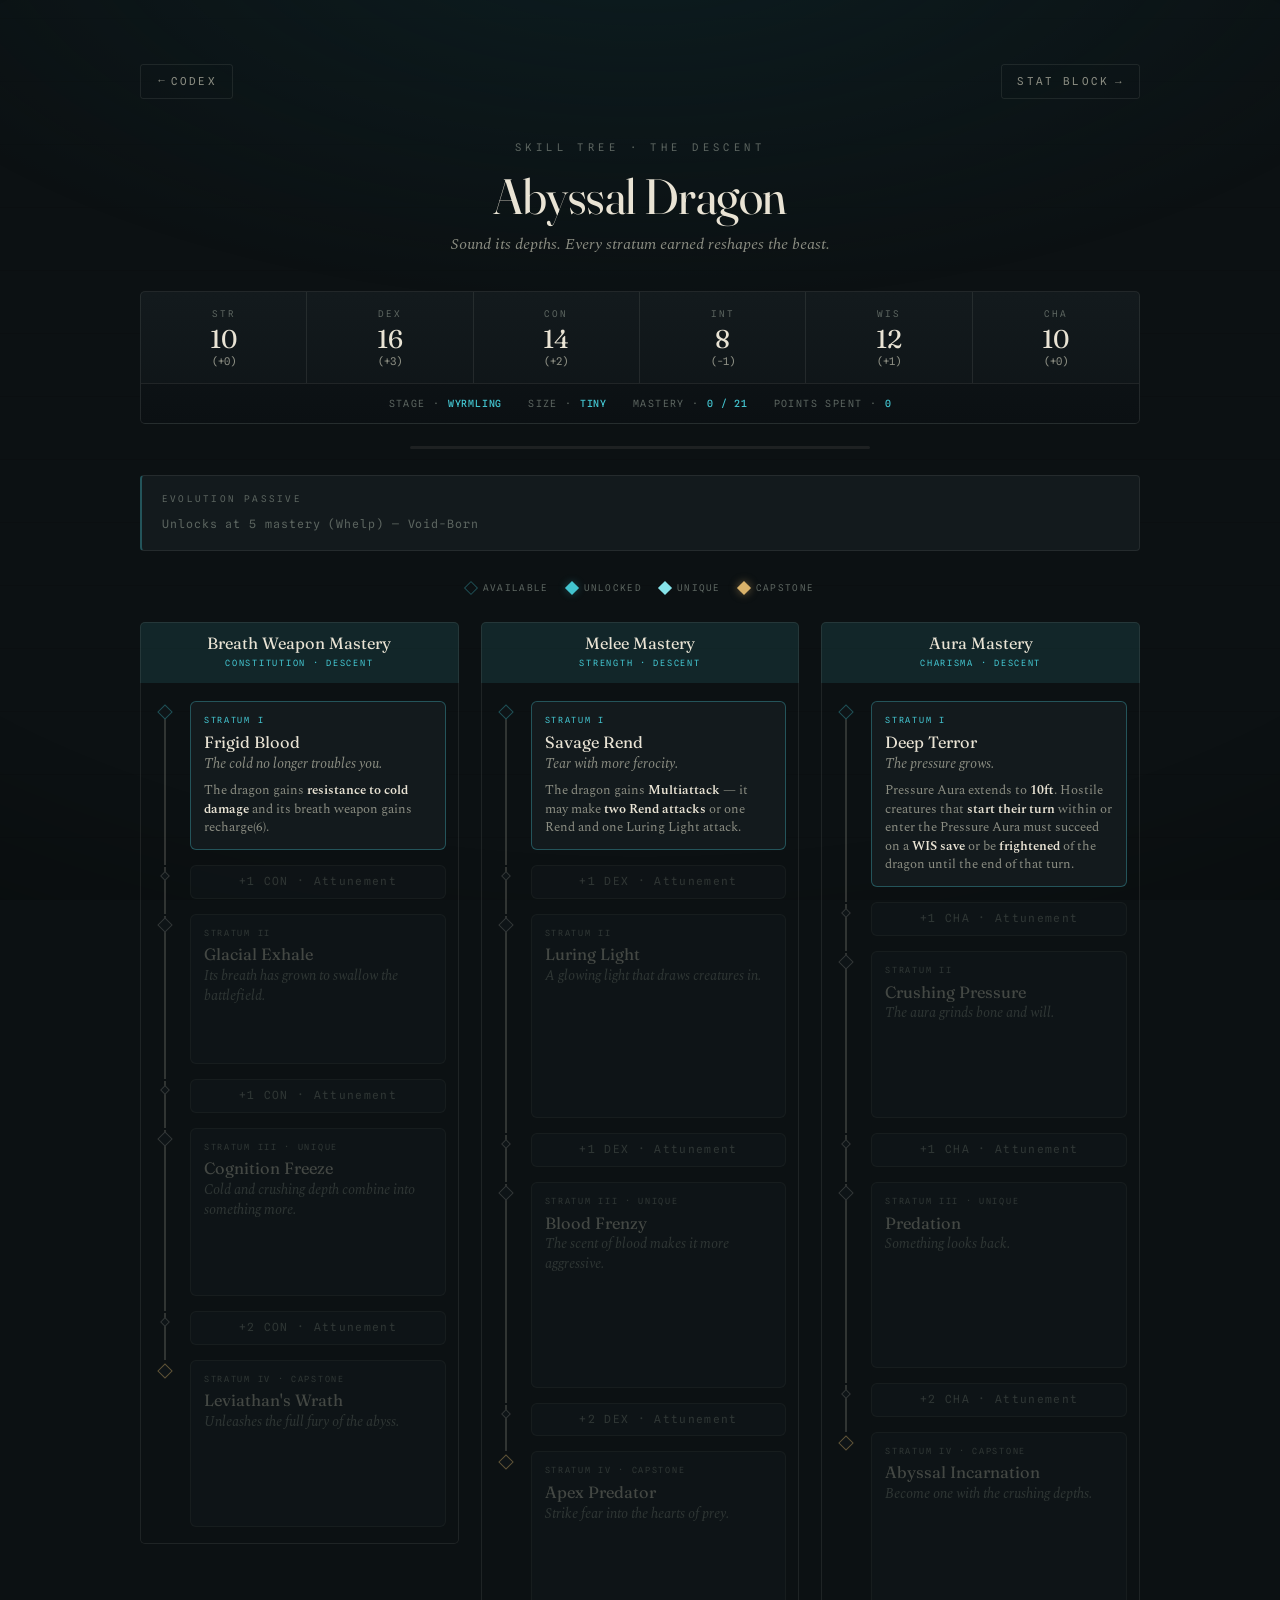
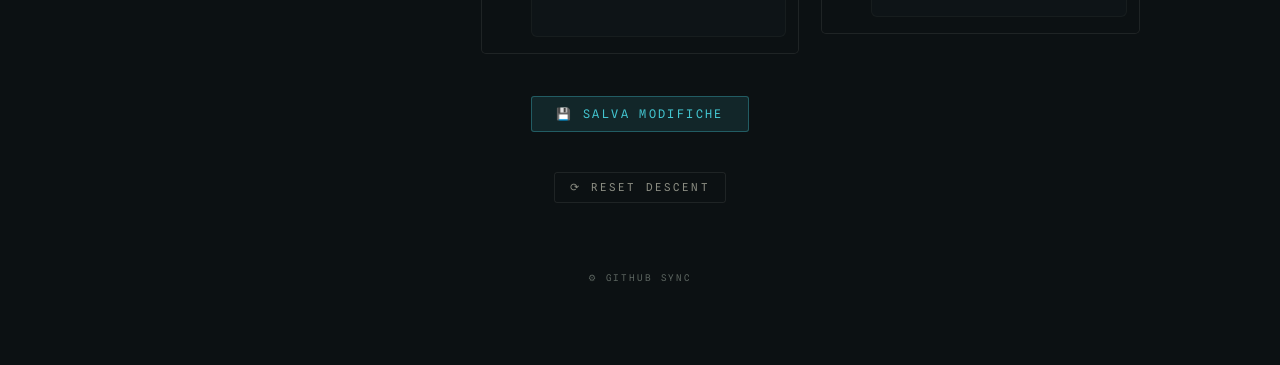
==== commit 5374bbd1: "Last Fixes" ====
--- a/Abyssal_Skill_Tree.html
+++ b/Abyssal_Skill_Tree.html
@@ -57,12 +57,6 @@
 
     <div class="control-row">
       <button class="btn btn--ghost" id="resetBtn">⟳ Reset Descent</button>
-      <button class="btn btn--ghost" id="exportBtn">↑ Export Save Code</button>
-      <button class="btn btn--ghost" id="importBtn">↓ Import Save Code</button>
-    </div>
-    <div class="code-area" id="codeArea">
-      <textarea id="codeInput" rows="3" placeholder="Paste your save code here, then press Load"></textarea>
-      <button class="btn btn--accent" id="loadCodeBtn">Load Code</button>
     </div>
     <div class="save-indicator" id="saveIndicator">✓ Progress inscribed</div>
 
@@ -322,38 +316,10 @@
   updateFieldNote();
 }
 
-// ── RESET / EXPORT / IMPORT ──────────────────────────────────────────────────
+// ── RESET ────────────────────────────────────────────────────────────────────
 document.getElementById('resetBtn').addEventListener('click', () => {
   if (!confirm('Reset the entire descent? All progress for this dragon will be cleared.')) return;
   unlocked.clear(); saveState(); updateStats(); rebuildUI();
-});
-
-document.getElementById('exportBtn').addEventListener('click', () => {
-  const area = document.getElementById('codeArea'), input = document.getElementById('codeInput');
-  area.style.display = 'flex';
-  input.value = btoa(JSON.stringify([...unlocked]));
-  input.select();
-  try { document.execCommand('copy'); } catch(e) {}
-  alert('Save code copied to clipboard!\n\nYou can also copy it manually from the text box.');
-});
-
-document.getElementById('importBtn').addEventListener('click', () => {
-  const area = document.getElementById('codeArea');
-  area.style.display = area.style.display === 'flex' ? 'none' : 'flex';
-  if (area.style.display === 'flex') document.getElementById('codeInput').value = '';
-});
-
-document.getElementById('loadCodeBtn').addEventListener('click', () => {
-  const code = document.getElementById('codeInput').value.trim();
-  if (!code) return;
-  try {
-    const ids = JSON.parse(atob(code));
-    if (!Array.isArray(ids)) throw new Error();
-    unlocked.clear(); ids.forEach(id => unlocked.add(id));
-    saveState(); updateStats(); rebuildUI();
-    document.getElementById('codeArea').style.display = 'none';
-    document.getElementById('codeInput').value = '';
-  } catch(e) { alert('Invalid code. Check it and try again.'); }
 });
 
 // ── GITHUB SYNC ──────────────────────────────────────────────────────────────
--- a/codex.css
+++ b/codex.css
@@ -404,14 +404,6 @@
 .control-row { display: flex; gap: 10px; justify-content: center; flex-wrap: wrap; margin-top: 16px; }
 .save-indicator { font-family: var(--font-mono); font-size: 0.6rem; letter-spacing: 0.18em; text-transform: uppercase; color: var(--accent); opacity: 0; transition: opacity 0.4s; margin-top: 16px; height: 14px; }
 .save-indicator.show { opacity: 1; }
-
-.code-area { display: none; flex-direction: column; align-items: center; gap: 10px; max-width: 440px; margin: 16px auto 0; }
-.code-area textarea {
-  width: 100%; background: var(--ink-2); border: 1px solid var(--line-strong); border-radius: 5px;
-  color: var(--paper-soft); font-family: var(--font-mono); font-size: 0.78rem; padding: 10px 12px;
-  resize: vertical; outline: none; word-break: break-all;
-}
-.code-area textarea:focus { border-color: var(--accent-line); }
 
 .gh-panel { max-width: 440px; margin: 30px auto 0; text-align: center; }
 .gh-panel > summary {
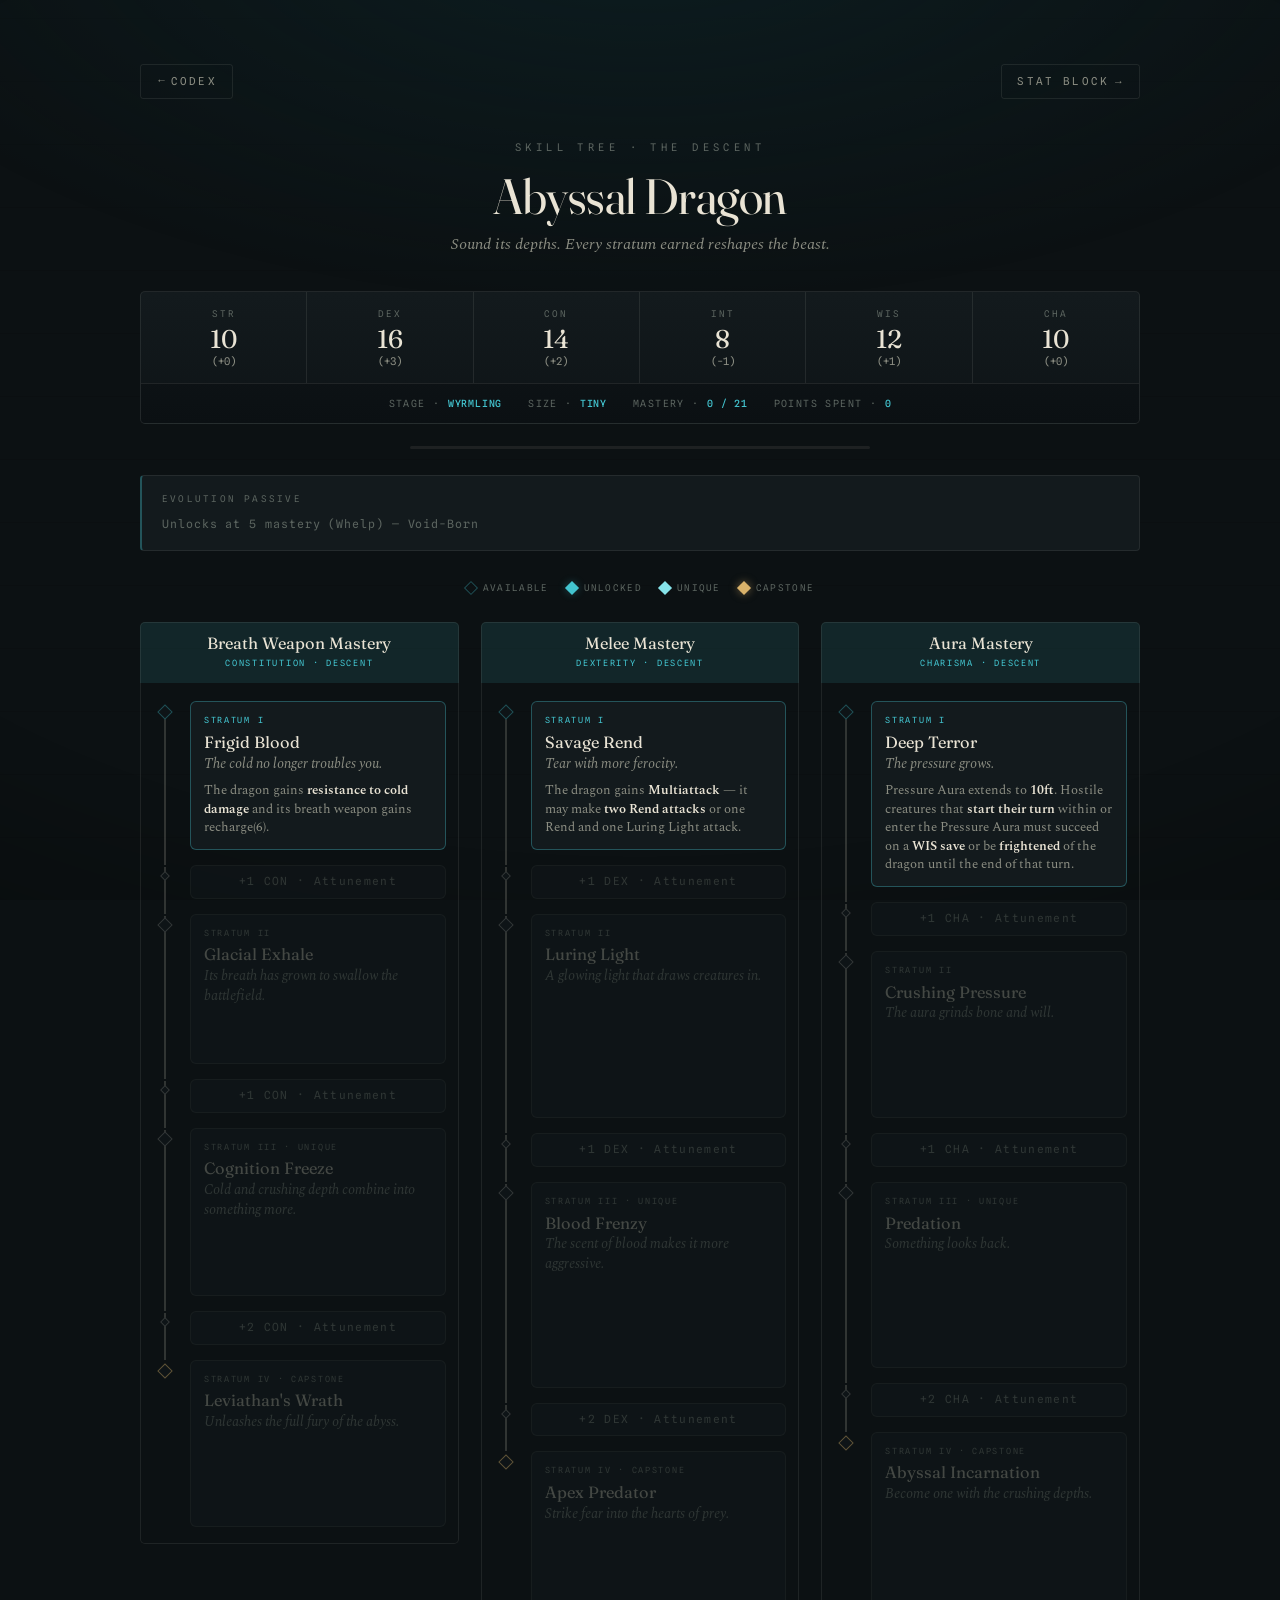
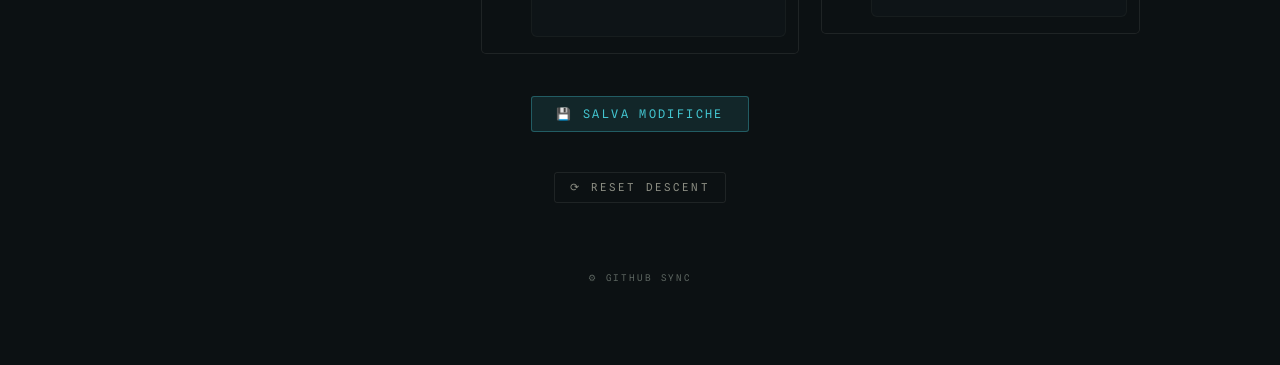
==== commit 034ad8ad: "Fixes" ====
--- a/Abyssal_Skill_Tree.html
+++ b/Abyssal_Skill_Tree.html
@@ -2,7 +2,7 @@
 <html lang="en">
 <head>
 <meta charset="UTF-8">
-<meta name="viewport" content="width=device-width, initial-scale=1.0">
+<meta name="viewport" content="width=device-width, initial-scale=1.0, viewport-fit=cover">
 <title>Abyssal Dragon — Skill Tree</title>
 <link rel="preconnect" href="https://fonts.googleapis.com">
 <link rel="preconnect" href="https://fonts.gstatic.com" crossorigin>
@@ -107,7 +107,7 @@
     ]
   },
   {
-    id: 'p2', name: 'Melee Mastery', sub: 'Strength', cls: 'path-2',
+    id: 'p2', name: 'Melee Mastery', sub: 'Dexterity', cls: 'path-2',
     nodes: [
       { id: 'p2n1', type: 'ability', name: 'Savage Rend',
         desc: 'Tear with more ferocity.',
@@ -183,6 +183,9 @@
 
 // ── HELPERS ──────────────────────────────────────────────────────────────────
 const ROMAN = ['', 'I', 'II', 'III', 'IV', 'V'];
+// The tooltip tracks the cursor; on touch there is none, and the rule text is
+// already printed on the card.
+const FINE_POINTER = window.matchMedia('(hover: hover) and (pointer: fine)').matches;
 function modStr(v) { const m = Math.floor((v - 10) / 2); return (m >= 0 ? '+' : '') + m; }
 function isAvailable(pathIdx, nodeIdx) {
   if (nodeIdx === 0) return true;
@@ -297,7 +300,7 @@
         });
       }
 
-      if (node.type !== 'stat') {
+      if (node.type !== 'stat' && FINE_POINTER) {
         card.addEventListener('mousemove', (e) => {
           const tip = document.getElementById('tooltip');
           document.getElementById('tooltipTitle').textContent = node.name;
--- a/codex.css
+++ b/codex.css
@@ -31,6 +31,17 @@
 
   --gold:           #d9b26a;   /* capstone seal, shared */
 
+  /* Play-layer semantics — deliberately NOT tied to the dragon accent, so a
+     DC reads as a DC on every specimen. */
+  --hl-dc:          #d9b26a;   /* difficulty classes — gold */
+  --hl-dc-tint:     rgba(217, 178, 106, 0.13);
+  --hl-dc-line:     rgba(217, 178, 106, 0.38);
+  --hl-dmg:         #e8795f;   /* dice & damage — ember */
+  --hl-dmg-tint:    rgba(232, 121, 95, 0.13);
+  --hl-dmg-line:    rgba(232, 121, 95, 0.34);
+  --hl-cond:        #b394e0;   /* conditions — violet */
+  --hl-cond-line:   rgba(179, 148, 224, 0.45);
+
   --font-display: 'Fraunces', Georgia, 'Times New Roman', serif;
   --font-body:    'Spectral', Georgia, serif;
   --font-mono:    'Spline Sans Mono', ui-monospace, 'SFMono-Regular', Menlo, monospace;
@@ -65,7 +76,10 @@
   line-height: 1.6;
   min-height: 100vh;
   position: relative;
+  /* `clip` contains the bleed without making <body> a scroll container, which
+     would stop the sticky mobile topnav from sticking. `hidden` is the fallback. */
   overflow-x: hidden;
+  overflow-x: clip;
   -webkit-font-smoothing: antialiased;
   text-rendering: optimizeLegibility;
 }
@@ -489,3 +503,285 @@
 .plate-mastery { display: flex; align-items: center; gap: 13px; justify-content: center; margin-bottom: 24px; }
 .plate-mastery .count { font-family: var(--font-mono); font-size: 0.6rem; letter-spacing: 0.14em; text-transform: uppercase; color: var(--muted); white-space: nowrap; }
 .plate-mastery .spec-track { flex: 1; max-width: 240px; height: 3px; }
+
+/* ============================================================================
+   PLAY LAYER — semantic highlighting, quick DCs, tap-to-roll
+   Applied by codex.js to whatever the plate rendered. Nothing here changes
+   game logic; it only makes the numbers findable at the table.
+   ============================================================================ */
+
+/* ── Inline tokens ────────────────────────────────────────────────────────── */
+.hl { font-family: var(--font-mono); font-style: normal; }
+
+.hl-dc {
+  display: inline-block;
+  color: var(--hl-dc);
+  background: var(--hl-dc-tint);
+  border: 1px solid var(--hl-dc-line);
+  border-radius: 3px;
+  padding: 0.05em 0.42em;
+  font-size: 0.84em;
+  letter-spacing: 0.04em;
+  white-space: nowrap;
+  text-transform: uppercase;
+}
+
+.hl-dice, .hl-hit {
+  display: inline-block;
+  color: var(--hl-dmg);
+  background: var(--hl-dmg-tint);
+  border-radius: 3px;
+  padding: 0.05em 0.36em;
+  font-size: 0.87em;
+  font-weight: 500;
+  letter-spacing: 0.02em;
+  white-space: nowrap;
+  box-shadow: inset 0 0 0 1px var(--hl-dmg-line);
+}
+
+/* Fixed damage — same family as the dice, minus the "you can roll me" ring. */
+.hl-flat {
+  display: inline-block;
+  color: var(--hl-dmg);
+  background: var(--hl-dmg-tint);
+  border-radius: 3px;
+  padding: 0.05em 0.36em;
+  font-size: 0.87em;
+  font-weight: 500;
+  white-space: nowrap;
+}
+
+.hl-cond {
+  color: var(--hl-cond);
+  font-family: var(--font-body);
+  font-weight: 600;
+  font-variant: small-caps;
+  letter-spacing: 0.05em;
+  border-bottom: 1px dotted var(--hl-cond-line);
+}
+
+/* The stat block wraps most of these in <b>; keep the token's own colour. */
+.sb-ability p b .hl, .sb-mechanic p b .hl, .sb-prop b .hl { color: inherit; }
+
+/* ── Quick-DC strip ───────────────────────────────────────────────────────── */
+.dc-strip {
+  display: flex; align-items: center; gap: 8px;
+  max-width: 680px; margin: 0 auto 16px;
+  padding: 10px 4px;
+  overflow-x: auto;
+  scrollbar-width: none;
+  -webkit-overflow-scrolling: touch;
+}
+.dc-strip::-webkit-scrollbar { display: none; }
+.dc-strip-label {
+  font-family: var(--font-mono); font-size: 0.55rem; letter-spacing: 0.24em;
+  text-transform: uppercase; color: var(--muted); flex-shrink: 0; padding-right: 2px;
+}
+.dc-chip {
+  display: inline-flex; align-items: baseline; gap: 0.45em; flex-shrink: 0;
+  border: 1px solid var(--hl-dc-line); border-radius: 4px;
+  background: var(--hl-dc-tint);
+  padding: 5px 10px;
+  font-family: var(--font-mono);
+  white-space: nowrap;
+}
+.dc-chip b { color: var(--hl-dc); font-size: 0.78rem; font-weight: 500; letter-spacing: 0.06em; }
+.dc-chip .dc-save { color: var(--hl-dc); font-size: 0.6rem; letter-spacing: 0.14em; opacity: 0.8; }
+.dc-chip .dc-src { color: var(--paper-dim); font-size: 0.6rem; letter-spacing: 0.06em; }
+
+/* ── Rollable ability ─────────────────────────────────────────────────────── */
+.sb-ability, .sb-mechanic { position: relative; }
+.sb-ability.is-rollable, .sb-mechanic.is-rollable {
+  cursor: pointer;
+  border-radius: 5px;
+  margin-left: -10px; margin-right: -10px;
+  padding: 8px 34px 8px 10px;
+  transition: background 0.3s var(--ease), box-shadow 0.3s var(--ease);
+  -webkit-tap-highlight-color: transparent;
+}
+.sb-ability.is-rollable::after, .sb-mechanic.is-rollable::after {
+  content: '\2B21';                       /* hexagon — the die at rest */
+  position: absolute; top: 9px; right: 10px;
+  font-size: 0.9rem; line-height: 1;
+  color: var(--hl-dmg); opacity: 0.4;
+  transition: opacity 0.3s, transform 0.3s var(--ease);
+}
+.sb-ability.is-rollable:hover, .sb-mechanic.is-rollable:hover,
+.sb-ability.is-rollable:focus-visible, .sb-mechanic.is-rollable:focus-visible {
+  background: rgba(232, 121, 95, 0.06);
+  box-shadow: inset 2px 0 0 var(--hl-dmg-line);
+}
+.sb-ability.is-rollable:hover::after, .sb-mechanic.is-rollable:hover::after {
+  opacity: 1; transform: rotate(30deg);
+}
+.sb-ability.is-rollable:active, .sb-mechanic.is-rollable:active { background: rgba(232, 121, 95, 0.1); }
+.sb-ability.has-roll::after, .sb-mechanic.has-roll::after { opacity: 1; }
+
+/* ── Roll result panel ────────────────────────────────────────────────────── */
+.roll {
+  margin-top: 11px;
+  border: 1px solid var(--hl-dmg-line);
+  border-radius: 5px;
+  background: linear-gradient(180deg, rgba(232,121,95,0.08), rgba(0,0,0,0.22));
+  overflow: hidden;
+  cursor: default;
+}
+.roll.is-rolling { animation: rollIn 0.32s var(--ease); }
+@keyframes rollIn { from { opacity: 0; transform: translateY(-5px); } to { opacity: 1; transform: none; } }
+
+.roll-head {
+  display: flex; align-items: center; justify-content: space-between; gap: 10px;
+  padding: 7px 8px 7px 11px;
+  border-bottom: 1px solid rgba(232,121,95,0.18);
+}
+.roll-title {
+  font-family: var(--font-mono); font-size: 0.6rem; letter-spacing: 0.2em;
+  text-transform: uppercase; color: var(--hl-dmg);
+  overflow: hidden; text-overflow: ellipsis; white-space: nowrap;
+}
+.roll-actions { display: flex; gap: 2px; flex-shrink: 0; }
+.roll-btn {
+  width: 30px; height: 30px; display: grid; place-items: center;
+  background: transparent; border: none; border-radius: 4px;
+  color: var(--paper-dim); font-size: 0.9rem; cursor: pointer;
+  transition: color 0.25s, background 0.25s;
+  -webkit-tap-highlight-color: transparent;
+}
+.roll-btn:hover, .roll-btn:focus-visible { color: var(--hl-dmg); background: rgba(232,121,95,0.12); }
+
+.roll-dcs { display: flex; flex-wrap: wrap; gap: 6px; padding: 8px 11px 0; }
+.roll-dc {
+  font-family: var(--font-mono); font-size: 0.62rem; letter-spacing: 0.08em;
+  text-transform: uppercase; color: var(--hl-dc);
+  border: 1px solid var(--hl-dc-line); background: var(--hl-dc-tint);
+  border-radius: 3px; padding: 3px 7px;
+}
+
+.roll-rows { padding: 8px 11px 10px; display: flex; flex-direction: column; gap: 7px; }
+.roll-row {
+  display: grid;
+  grid-template-columns: 5.2em 1fr auto;
+  align-items: center; gap: 9px;
+}
+.roll-k {
+  font-family: var(--font-mono); font-size: 0.56rem; letter-spacing: 0.16em;
+  text-transform: uppercase; color: var(--muted);
+}
+.roll-dice { display: flex; flex-wrap: wrap; align-items: center; gap: 4px; min-width: 0; }
+.roll-die {
+  font-family: var(--font-mono); font-style: normal; font-size: 0.76rem;
+  min-width: 1.85em; padding: 2px 4px; text-align: center;
+  color: var(--paper); background: rgba(233,228,214,0.07);
+  border: 1px solid var(--line-strong); border-radius: 3px;
+}
+.roll-die.is-max { color: var(--hl-dmg); border-color: var(--hl-dmg-line); background: var(--hl-dmg-tint); }
+.roll-die.is-min { color: var(--muted); }
+.roll-mod { font-family: var(--font-mono); font-size: 0.72rem; color: var(--paper-dim); margin-left: 2px; }
+.roll-fixed {
+  font-family: var(--font-mono); font-size: 0.54rem; letter-spacing: 0.2em;
+  text-transform: uppercase; color: var(--muted);
+}
+.roll-row.is-flat .roll-total { color: var(--paper-soft); }
+.roll-total {
+  font-family: var(--font-display); font-size: 1.32rem; line-height: 1;
+  color: var(--paper); justify-self: end;
+}
+.roll-row.is-crit .roll-total { color: var(--hl-dmg); text-shadow: 0 0 14px rgba(232,121,95,0.5); }
+.roll-row.is-fumble .roll-total { color: var(--muted); }
+.roll-note {
+  grid-column: 2 / -1;
+  font-family: var(--font-mono); font-size: 0.54rem; letter-spacing: 0.2em;
+  text-transform: uppercase; color: var(--hl-dmg); margin-top: -3px;
+}
+.roll-row.is-fumble .roll-note { color: var(--muted); }
+
+@media (prefers-reduced-motion: reduce) {
+  .roll.is-rolling { animation: none; }
+  .sb-ability.is-rollable::after, .sb-mechanic.is-rollable::after { transition: none; }
+}
+
+/* ============================================================================
+   MOBILE — the codex in one hand
+   ============================================================================ */
+
+/* Sub-page nav stays reachable through a long stat block. */
+@media (max-width: 760px) {
+  .topnav {
+    position: sticky; top: 0; z-index: 30;
+    margin: calc(-1 * clamp(28px, 5vw, 64px)) calc(-1 * clamp(18px, 4vw, 40px)) 20px;
+    padding: 10px clamp(18px, 4vw, 40px);
+    padding-top: calc(10px + env(safe-area-inset-top));
+    background: rgba(12, 17, 19, 0.88);
+    -webkit-backdrop-filter: blur(10px);
+    backdrop-filter: blur(10px);
+    border-bottom: 1px solid var(--line);
+  }
+}
+
+@media (max-width: 620px) {
+  body { font-size: 16px; }
+
+  .shell { padding-bottom: calc(56px + env(safe-area-inset-bottom)); }
+
+  /* Six ability cells never fit; three by two do. */
+  .sb-scores { grid-template-columns: repeat(3, 1fr); gap: 6px; }
+  .sb-score-v { font-size: 1.35rem; }
+
+  .plate { border-radius: 6px; box-shadow: 0 10px 28px rgba(0,0,0,0.45); }
+  .plate-inner { padding: 20px 16px; }
+  .sb-name { font-size: 1.42rem; }
+  .sb-basics p, .sb-prop { font-size: 0.9rem; line-height: 1.65; }
+  .sb-ability p, .sb-mechanic p { font-size: 0.88rem; }
+
+  .plate-mastery { gap: 10px; }
+  .dc-strip { padding-left: 2px; padding-right: 2px; }
+
+  /* Full-bleed tap zone for rollable entries. */
+  .sb-ability.is-rollable, .sb-mechanic.is-rollable {
+    margin-left: -8px; margin-right: -8px;
+    padding: 10px 32px 10px 8px;
+    min-height: 44px;
+  }
+  .sb-ability.is-rollable::after, .sb-mechanic.is-rollable::after { opacity: 0.75; }
+
+  .roll-row { grid-template-columns: 4.6em 1fr auto; gap: 7px; }
+  .roll-total { font-size: 1.2rem; }
+
+  /* Comfortable targets everywhere. */
+  .btn { min-height: 44px; padding: 0.75em 1.15em; font-size: 0.64rem; }
+  .topnav { gap: 8px; }
+
+  /* Skill tree */
+  .tier { grid-template-columns: 20px 1fr; gap: 10px; }
+  .tier-card { padding: 13px 12px; }
+  .tier.available .tier-card, .tier.unlocked .tier-card { min-height: 44px; }
+  .tier.stat .tier-card { min-height: 40px; }
+  .shaft-body { padding: 16px 10px 12px; }
+  .instrument-foot { gap: 8px 16px; padding: 11px 14px; }
+  .legend { gap: 12px; }
+  .fieldnote { padding: 14px 16px; }
+
+  /* 16px keeps iOS from zooming the viewport on focus. */
+  .gh-fields input { font-size: 16px; padding: 11px 12px; }
+  .gh-panel { max-width: 100%; }
+}
+
+@media (max-width: 400px) {
+  .abilities { grid-template-columns: repeat(2, 1fr); }
+  .ability:nth-child(3) { border-right: 1px solid var(--line); }
+  .ability:nth-child(2n) { border-right: none; }
+  .ability:nth-child(n+3) { border-top: 1px solid var(--line); }
+  .dc-chip .dc-src { display: none; }
+  .roll-row { grid-template-columns: 1fr auto; }
+  .roll-k { grid-column: 1 / -1; margin-bottom: -4px; }
+}
+
+/* The skill-tree tooltip tracks the cursor — meaningless without one, and the
+   rule text is already printed on the card. */
+@media (hover: none) {
+  .tooltip { display: none !important; }
+  .sb-ability.is-rollable:hover, .sb-mechanic.is-rollable:hover {
+    background: transparent; box-shadow: none;
+  }
+  .sb-ability.is-rollable:hover::after, .sb-mechanic.is-rollable:hover::after { transform: none; }
+}
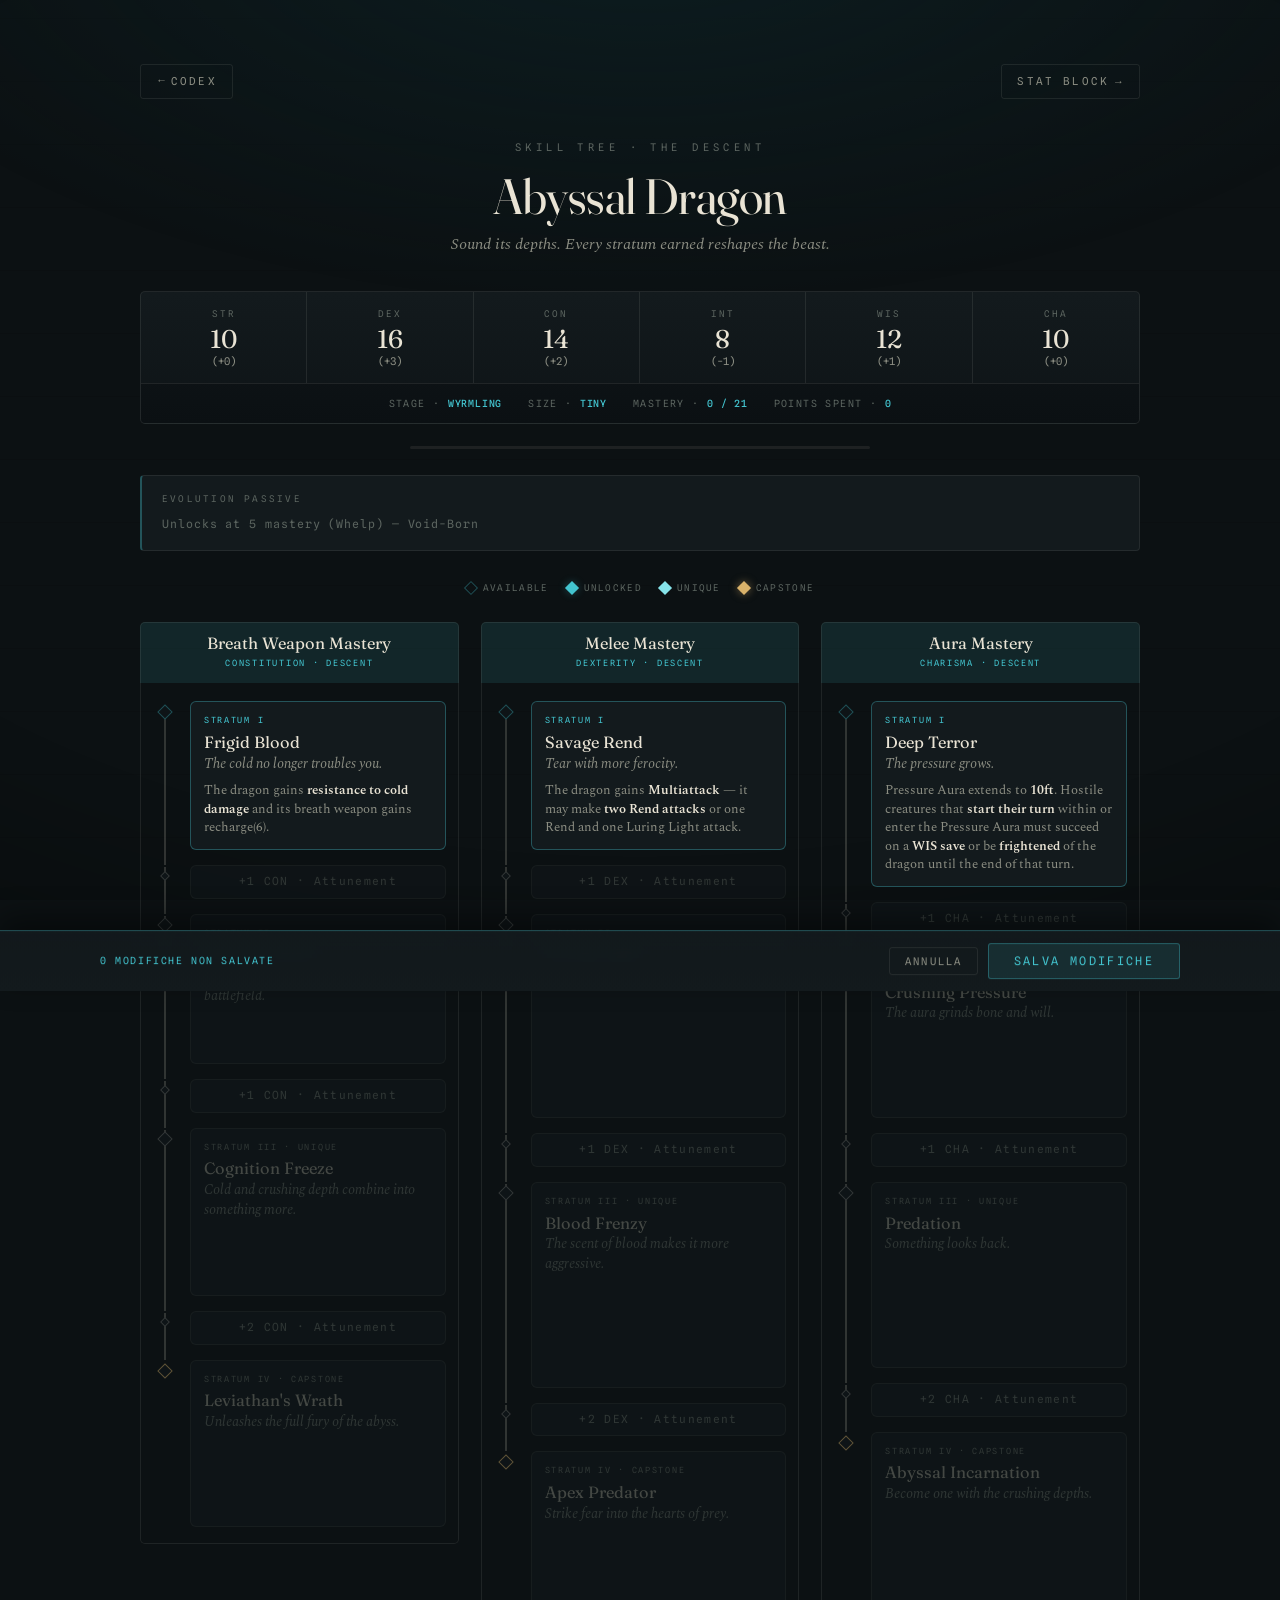
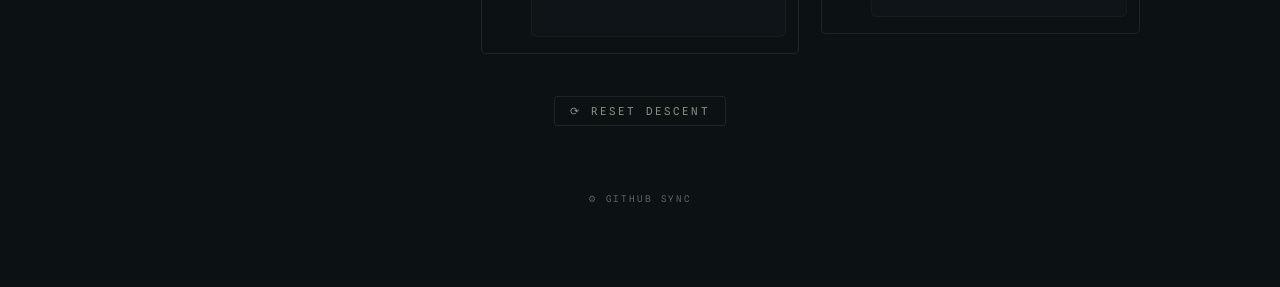
==== commit 8fbe9e7d: "qr login" ====
--- a/Abyssal_Skill_Tree.html
+++ b/Abyssal_Skill_Tree.html
@@ -50,24 +50,31 @@
   <section class="shafts reveal r4" id="shafts" aria-label="Skill paths"></section>
 
   <div class="controls">
-    <div class="save-bar">
-      <button class="btn btn--save" id="ghSaveBtn">💾 Salva Modifiche</button>
-      <div class="gh-status" id="ghStatus"></div>
-    </div>
-
     <div class="control-row">
       <button class="btn btn--ghost" id="resetBtn">⟳ Reset Descent</button>
     </div>
-    <div class="save-indicator" id="saveIndicator">✓ Progress inscribed</div>
+    <div class="gh-status" id="ghStatus"></div>
 
     <details class="gh-panel" id="ghSettings">
       <summary>⚙ GitHub Sync</summary>
       <div class="gh-fields">
-        <p class="gh-hint">Enter credentials to store progress in a GitHub repository. The token is kept only in this browser.</p>
+        <p class="gh-hint">Credenziali per salvare i progressi nel repository. Il token resta solo in questo browser: conviene generarlo <b>fine-grained</b>, limitato a questo repo, con permesso Contents: Read &amp; Write.</p>
         <input id="ghOwner" placeholder="GitHub username or org" autocomplete="off" spellcheck="false" />
         <input id="ghRepo"  placeholder="Repository name" autocomplete="off" spellcheck="false" />
         <input id="ghToken" type="password" placeholder="Personal access token (Contents: Read & Write)" autocomplete="off" />
-        <button class="btn btn--ghost" id="ghSaveConfig">Save Config</button>
+        <button class="btn btn--ghost" id="ghSaveConfig">Salva configurazione</button>
+        <button class="btn btn--ghost" id="ghPairBtn">📱 Aggiungi dispositivo</button>
+      </div>
+
+      <div class="pair" id="ghPair" hidden>
+        <p class="gh-hint">Inquadra il QR dal secondo dispositivo, oppure aprigli il link.
+          <span class="pair-warn">Contiene il token</span>: mandalo solo a chi deve poter
+          modificare questo dragone.</p>
+        <div class="pair-qr" id="ghPairQR"></div>
+        <div class="pair-link">
+          <input id="ghPairLink" readonly aria-label="Link di configurazione" />
+          <button class="btn btn--ghost" id="ghPairCopy">Copia</button>
+        </div>
       </div>
     </details>
   </div>
@@ -79,6 +86,7 @@
   <p id="tooltipDesc"></p>
 </div>
 
+<script src="codex-sync.js"></script>
 <script>
 // ── DATA ─────────────────────────────────────────────────────────────────────
 const baseStats = { STR: 10, DEX: 16, CON: 14, INT: 8, WIS: 12, CHA: 10 };
@@ -164,21 +172,8 @@
 try { const s = localStorage.getItem(SAVE_KEY); if (s) JSON.parse(s).forEach(id => unlocked.add(id)); } catch(e) {}
 
 function saveState() {
-  try {
-    localStorage.setItem(SAVE_KEY, JSON.stringify([...unlocked]));
-    const ind = document.getElementById('saveIndicator');
-    if (ind) { ind.classList.add('show'); setTimeout(() => ind.classList.remove('show'), 2000); }
-  } catch(e) {}
-  markDirty();
-}
-
-let dirty = false;
-function markDirty() { dirty = true; updateSaveBtn(); }
-function updateSaveBtn() {
-  const b = document.getElementById('ghSaveBtn');
-  if (!b) return;
-  b.classList.toggle('is-dirty', dirty);
-  b.textContent = dirty ? '💾 Salva Modifiche •' : '💾 Salva Modifiche';
+  try { localStorage.setItem(SAVE_KEY, JSON.stringify([...unlocked])); } catch(e) {}
+  Sync.markDirty();
 }
 
 // ── HELPERS ──────────────────────────────────────────────────────────────────
@@ -325,89 +320,22 @@
   unlocked.clear(); saveState(); updateStats(); rebuildUI();
 });
 
-// ── GITHUB SYNC ──────────────────────────────────────────────────────────────
-const GH_SAVE_PATH = 'saves/dragon_villis.json';
-function getGHConfig() {
-  return { owner: localStorage.getItem('gh_owner') || '', repo: localStorage.getItem('gh_repo') || '', token: localStorage.getItem('gh_token') || '' };
-}
-function ghConfigured() { const c = getGHConfig(); return !!(c.owner && c.repo && c.token); }
-function setGHStatus(type, msg) { const el = document.getElementById('ghStatus'); if (el) { el.textContent = msg; el.className = 'gh-status gh-' + type; } }
-
-async function loadFromGitHub() {
-  if (!ghConfigured()) return false;
-  const { owner, repo, token } = getGHConfig();
-  setGHStatus('sync', '↺ Loading from GitHub…');
-  try {
-    const res = await fetch(`https://api.github.com/repos/${owner}/${repo}/contents/${GH_SAVE_PATH}`,
-      { headers: { Authorization: `Bearer ${token}`, Accept: 'application/vnd.github+json' } });
-    if (res.status === 404) { setGHStatus('ok', '● No remote save — using local data'); return false; }
-    if (!res.ok) throw new Error(`GitHub API ${res.status}`);
-    const data = await res.json();
-    const parsed = JSON.parse(atob(data.content.replace(/\s/g, '')));
-    unlocked.clear(); (parsed.unlocked || []).forEach(id => unlocked.add(id));
-    localStorage.setItem(SAVE_KEY, JSON.stringify([...unlocked]));
-    setGHStatus('ok', '✓ Synced with GitHub');
-    return true;
-  } catch(e) { setGHStatus('err', '✗ ' + e.message); return false; }
-}
-
-async function saveToGitHub() {
-  if (!ghConfigured()) return;
-  const { owner, repo, token } = getGHConfig();
-  const apiUrl = `https://api.github.com/repos/${owner}/${repo}/contents/${GH_SAVE_PATH}`;
-  const headers = { Authorization: `Bearer ${token}`, Accept: 'application/vnd.github+json', 'Content-Type': 'application/json' };
-  setGHStatus('sync', '↑ Saving to GitHub…');
-  try {
-    let sha;
-    const getRes = await fetch(apiUrl, { headers });
-    if (getRes.ok) sha = (await getRes.json()).sha;
-    else if (getRes.status !== 404) throw new Error(`GitHub API ${getRes.status}`);
-    const body = { message: 'Update dragon saves [skip ci]', content: btoa(JSON.stringify({ unlocked: [...unlocked] })) };
-    if (sha) body.sha = sha;
-    const putRes = await fetch(apiUrl, { method: 'PUT', headers, body: JSON.stringify(body) });
-    if (!putRes.ok) throw new Error(`GitHub API ${putRes.status}`);
-    setGHStatus('ok', '✓ Saved to GitHub');
-    dirty = false; updateSaveBtn();
-    return true;
-  } catch(e) { setGHStatus('err', '✗ ' + e.message); return false; }
-}
-
-(function initGHForm() {
-  const c = getGHConfig();
-  if (c.owner) document.getElementById('ghOwner').value = c.owner;
-  if (c.repo)  document.getElementById('ghRepo').value  = c.repo;
-  if (c.token) document.getElementById('ghToken').value = c.token;
-  const parts = window.location.hostname.split('.');
-  if (parts[1] === 'github' && parts[2] === 'io') {
-    if (!c.owner) document.getElementById('ghOwner').value = parts[0];
-    const repoFromPath = window.location.pathname.split('/')[1];
-    if (!c.repo && repoFromPath) document.getElementById('ghRepo').value = repoFromPath;
-  }
-})();
-
-document.getElementById('ghSaveConfig').addEventListener('click', () => {
-  localStorage.setItem('gh_owner', document.getElementById('ghOwner').value.trim());
-  localStorage.setItem('gh_repo',  document.getElementById('ghRepo').value.trim());
-  localStorage.setItem('gh_token', document.getElementById('ghToken').value.trim());
-  setGHStatus('ok', '✓ Configuration saved');
-});
-
-document.getElementById('ghSaveBtn').addEventListener('click', async () => {
-  if (!ghConfigured()) {
-    setGHStatus('err', '✗ Configura prima GitHub Sync qui sotto');
-    document.getElementById('ghSettings').open = true;
-    return;
-  }
-  await saveToGitHub();
-});
-
 // ── INIT ─────────────────────────────────────────────────────────────────────
 buildAbilities();
 updateStats();
 rebuildUI();
-updateSaveBtn();
-if (ghConfigured()) loadFromGitHub().then(loaded => { if (loaded) { updateStats(); rebuildUI(); } });
-window.addEventListener('beforeunload', (e) => { if (dirty && ghConfigured()) { e.preventDefault(); e.returnValue = ''; } });
+
+Sync.init({
+  dragon: document.body.dataset.dragon,
+  // Sorted, so the comparison against the last saved state is stable.
+  getState: () => [...unlocked].sort(),
+  setState: (ids) => {
+    unlocked.clear();
+    ids.forEach(id => unlocked.add(id));
+    try { localStorage.setItem(SAVE_KEY, JSON.stringify([...unlocked])); } catch(e) {}
+  },
+  onApply: () => { updateStats(); rebuildUI(); }
+});
 </script>
 </body>
 </html>
--- a/codex.css
+++ b/codex.css
@@ -442,9 +442,71 @@
 .save-bar { display: flex; flex-direction: column; align-items: center; gap: 8px; margin: 4px auto 10px; }
 .btn--save { color: var(--accent); border-color: var(--accent-line); background: var(--accent-tint); font-size: 0.74rem; padding: 0.85em 2.1em; }
 .btn--save:hover, .btn--save:focus-visible { background: var(--accent-glow); color: var(--paper); }
-.btn--save.is-dirty { border-color: var(--accent); animation: savePulse 2.2s var(--ease) infinite; }
+.btn--save[disabled] { opacity: 0.5; pointer-events: none; }
 @keyframes savePulse { 0%, 100% { box-shadow: 0 0 8px var(--accent-glow); } 50% { box-shadow: 0 0 20px var(--accent-glow); } }
 .save-bar .gh-status { margin-top: 0; }
+
+/* The unsaved-work bar. Anchored to the bottom because the tree is long and a
+   control at the foot of the page would never be seen mid-descent. */
+.savebar {
+  position: fixed; left: 0; right: 0; bottom: 0; z-index: 60;
+  background: linear-gradient(180deg, rgba(19, 26, 29, 0.94), var(--panel));
+  border-top: 1px solid var(--accent-line);
+  box-shadow: 0 -12px 30px rgba(0, 0, 0, 0.45);
+  backdrop-filter: blur(7px); -webkit-backdrop-filter: blur(7px);
+  padding: 12px 20px calc(12px + env(safe-area-inset-bottom));
+  transform: translateY(calc(100% + 30px));
+  transition: transform 0.42s var(--ease);
+  pointer-events: none;
+}
+.savebar.is-open { transform: none; pointer-events: auto; }
+.savebar-inner {
+  max-width: var(--maxw); margin: 0 auto;
+  display: flex; align-items: center; justify-content: space-between; gap: 16px; flex-wrap: wrap;
+}
+.savebar-count {
+  font-family: var(--font-mono); font-size: 0.62rem; letter-spacing: 0.16em;
+  text-transform: uppercase; color: var(--accent);
+}
+.savebar-count.is-sync { color: var(--paper-dim); }
+.savebar-count.is-err  { color: #e0715a; letter-spacing: 0.08em; }
+.savebar-actions { display: flex; align-items: center; gap: 10px; }
+.savebar .btn--save { animation: savePulse 2.6s var(--ease) infinite; }
+.savebar-undo { font-size: 0.66rem; }
+.savebar-undo[disabled] { opacity: 0.4; pointer-events: none; }
+/* Keep the last stratum reachable while the bar covers the foot of the page. */
+body.has-savebar { padding-bottom: 84px; }
+
+/* ── Device pairing ───────────────────────────────────────────────────────── */
+.pair { margin-top: 16px; display: flex; flex-direction: column; align-items: center; gap: 12px; }
+.pair-qr { line-height: 0; }
+.pair-qr img, .pair-qr canvas {
+  border: 6px solid var(--paper); border-radius: 6px; box-shadow: 0 6px 18px rgba(0, 0, 0, 0.5);
+}
+.pair-link { display: flex; gap: 8px; width: 100%; }
+.pair-link input {
+  flex: 1; min-width: 0;
+  background: var(--ink-2); border: 1px solid var(--line-strong); border-radius: 5px;
+  color: var(--paper-dim); font-family: var(--font-mono); font-size: 0.62rem;
+  padding: 9px 10px; outline: none;
+}
+.pair-warn { color: #e0b45a; font-style: normal; }
+
+/* One hand, one thumb: the action goes full width and the count sits above it. */
+@media (max-width: 620px) {
+  .savebar { padding: 10px 14px calc(10px + env(safe-area-inset-bottom)); }
+  .savebar-inner { flex-direction: column; align-items: stretch; gap: 9px; }
+  .savebar-count { text-align: center; font-size: 0.58rem; }
+  .savebar-actions { justify-content: center; }
+  .savebar-actions .btn--save { flex: 1; }
+  body.has-savebar { padding-bottom: 128px; }
+  .pair-qr img, .pair-qr canvas { width: 168px; height: 168px; }
+}
+
+@media (prefers-reduced-motion: reduce) {
+  .savebar { transition: none; }
+  .savebar .btn--save { animation: none; }
+}
 
 @media (max-width: 760px) {
   .shafts { grid-template-columns: 1fr; max-width: 480px; margin: 0 auto; }
